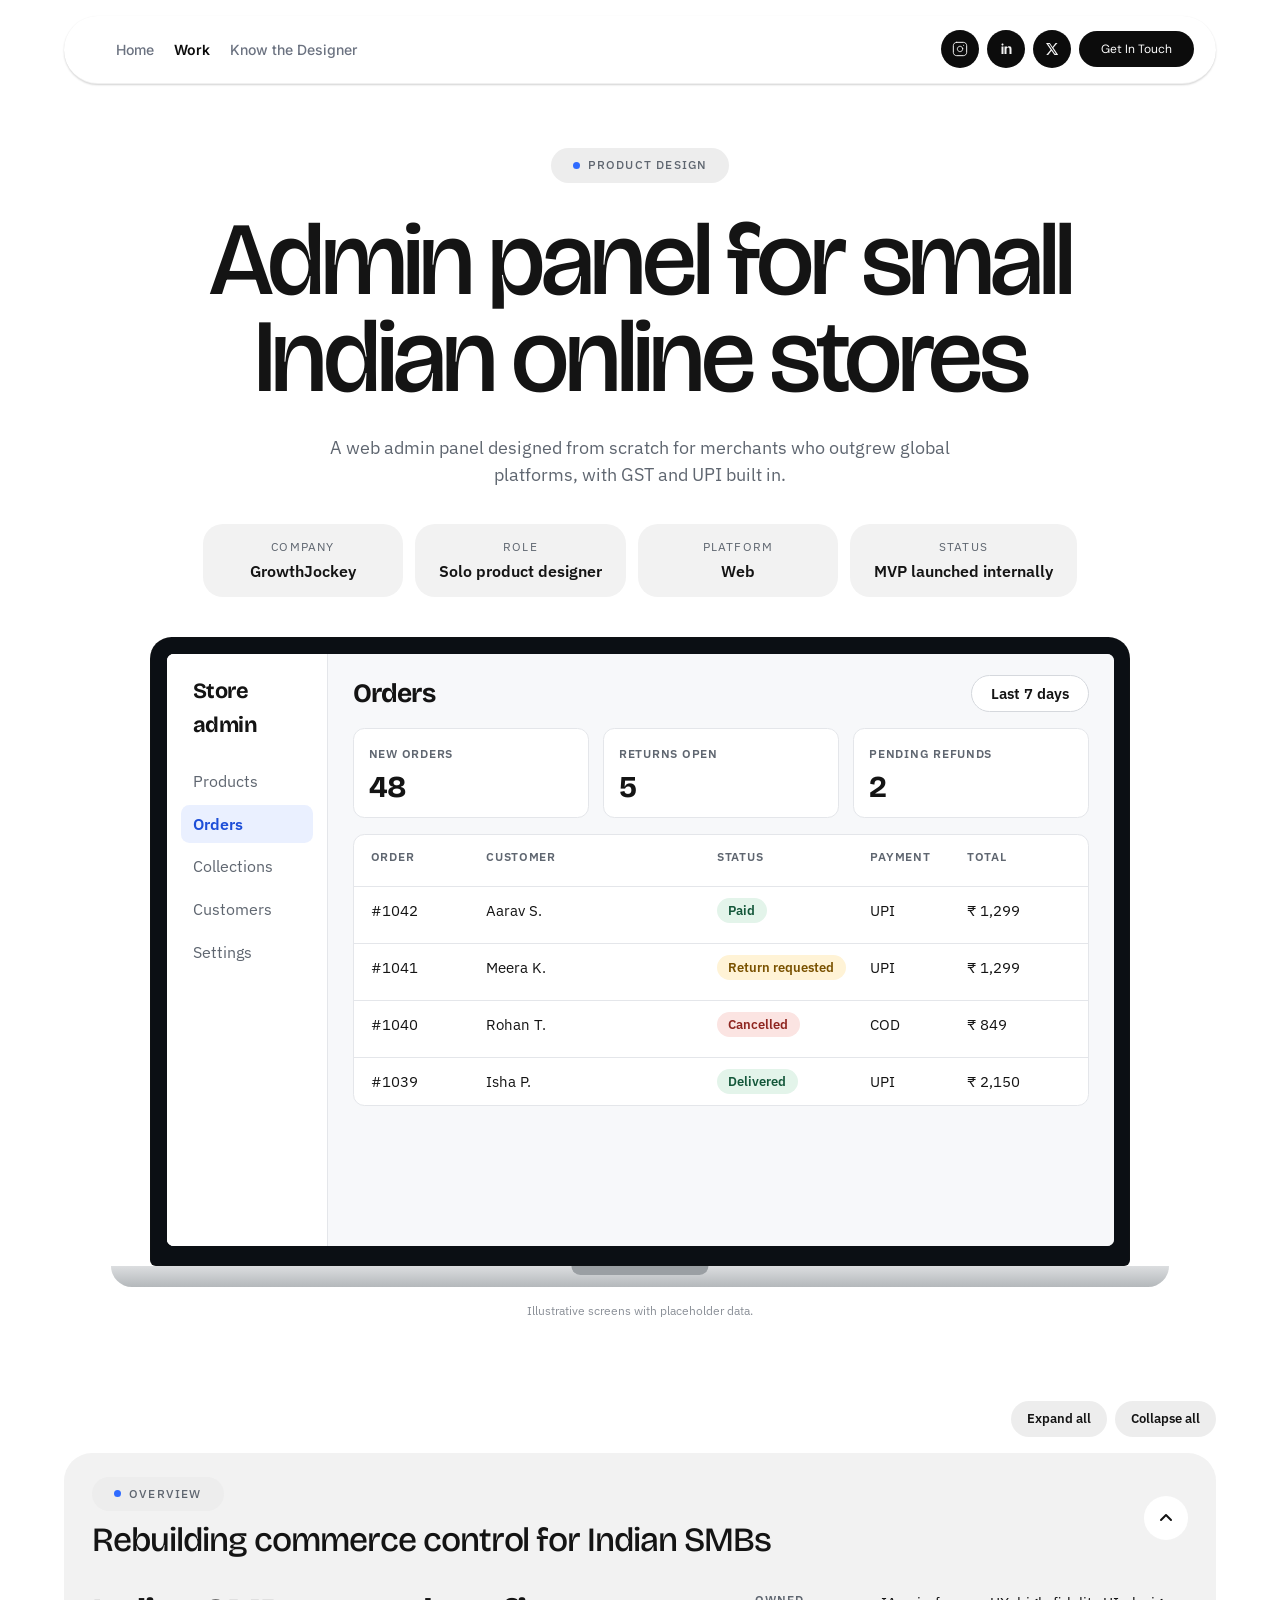
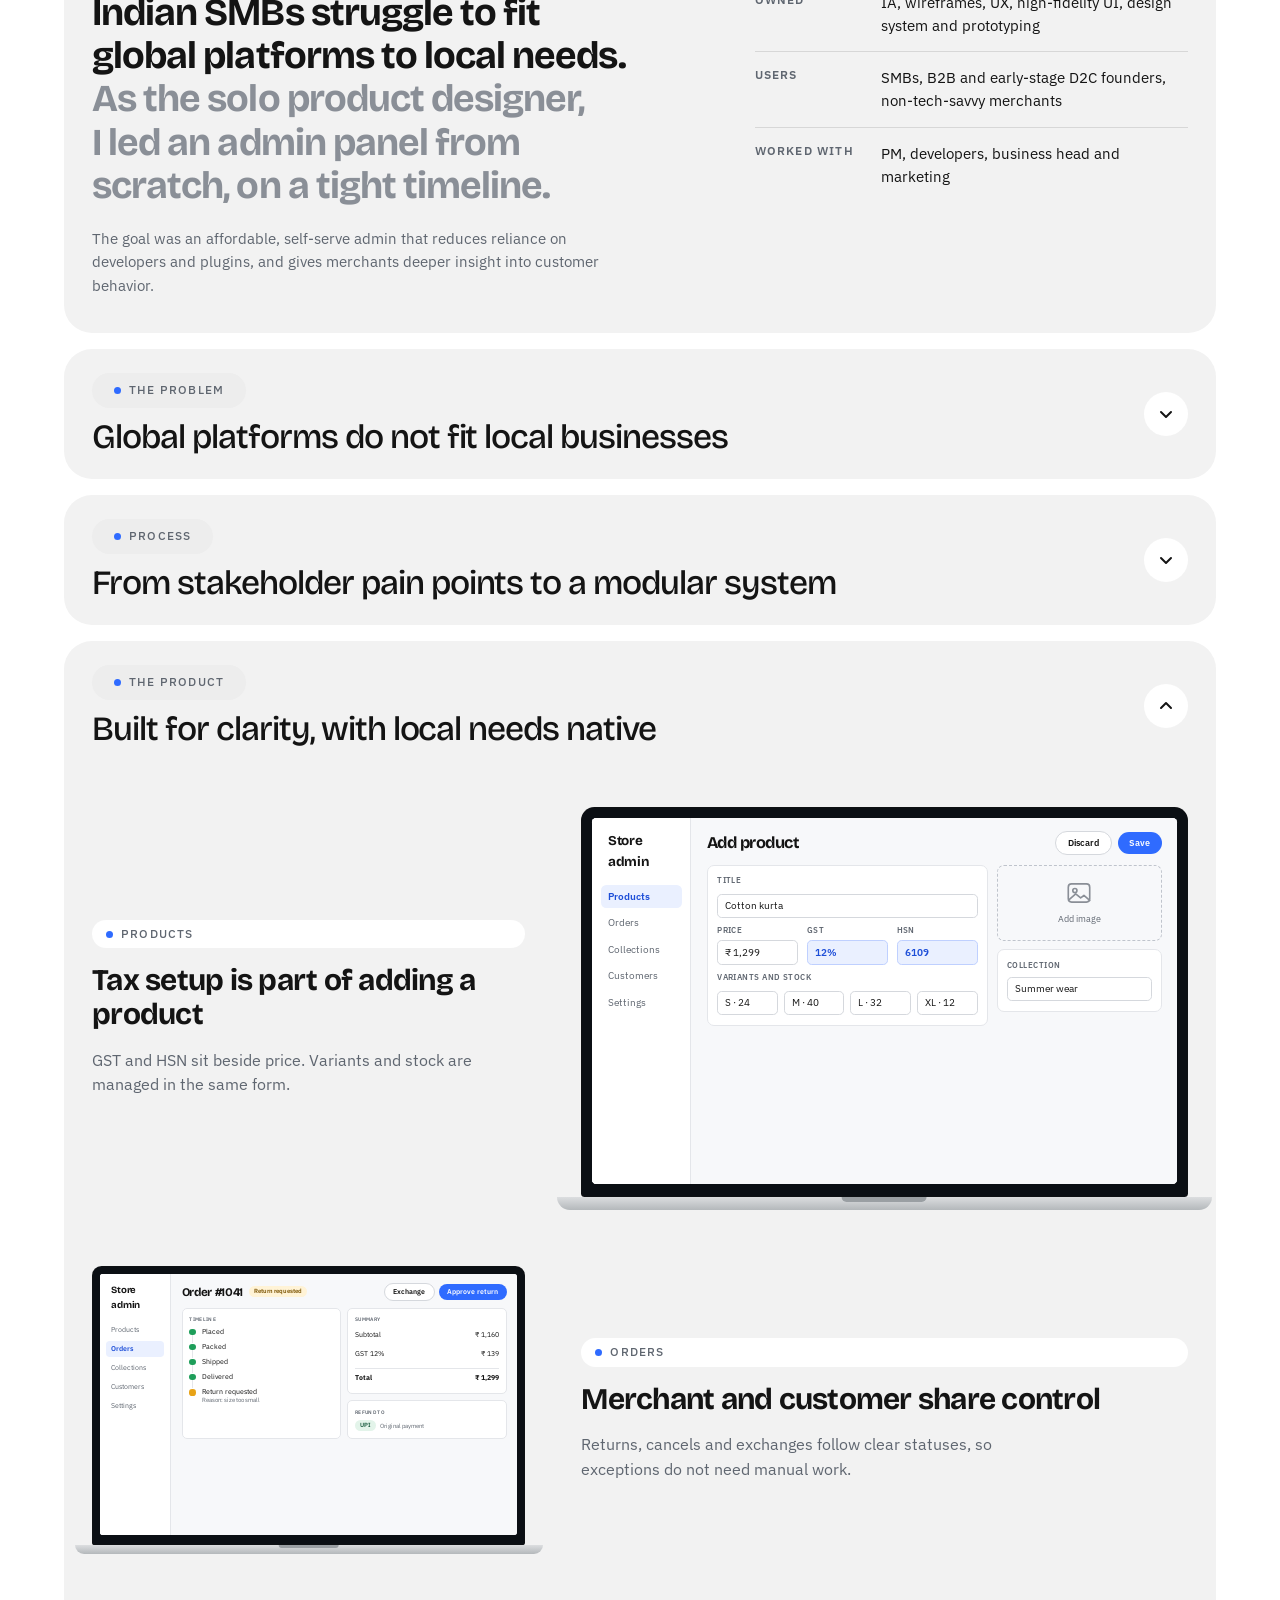
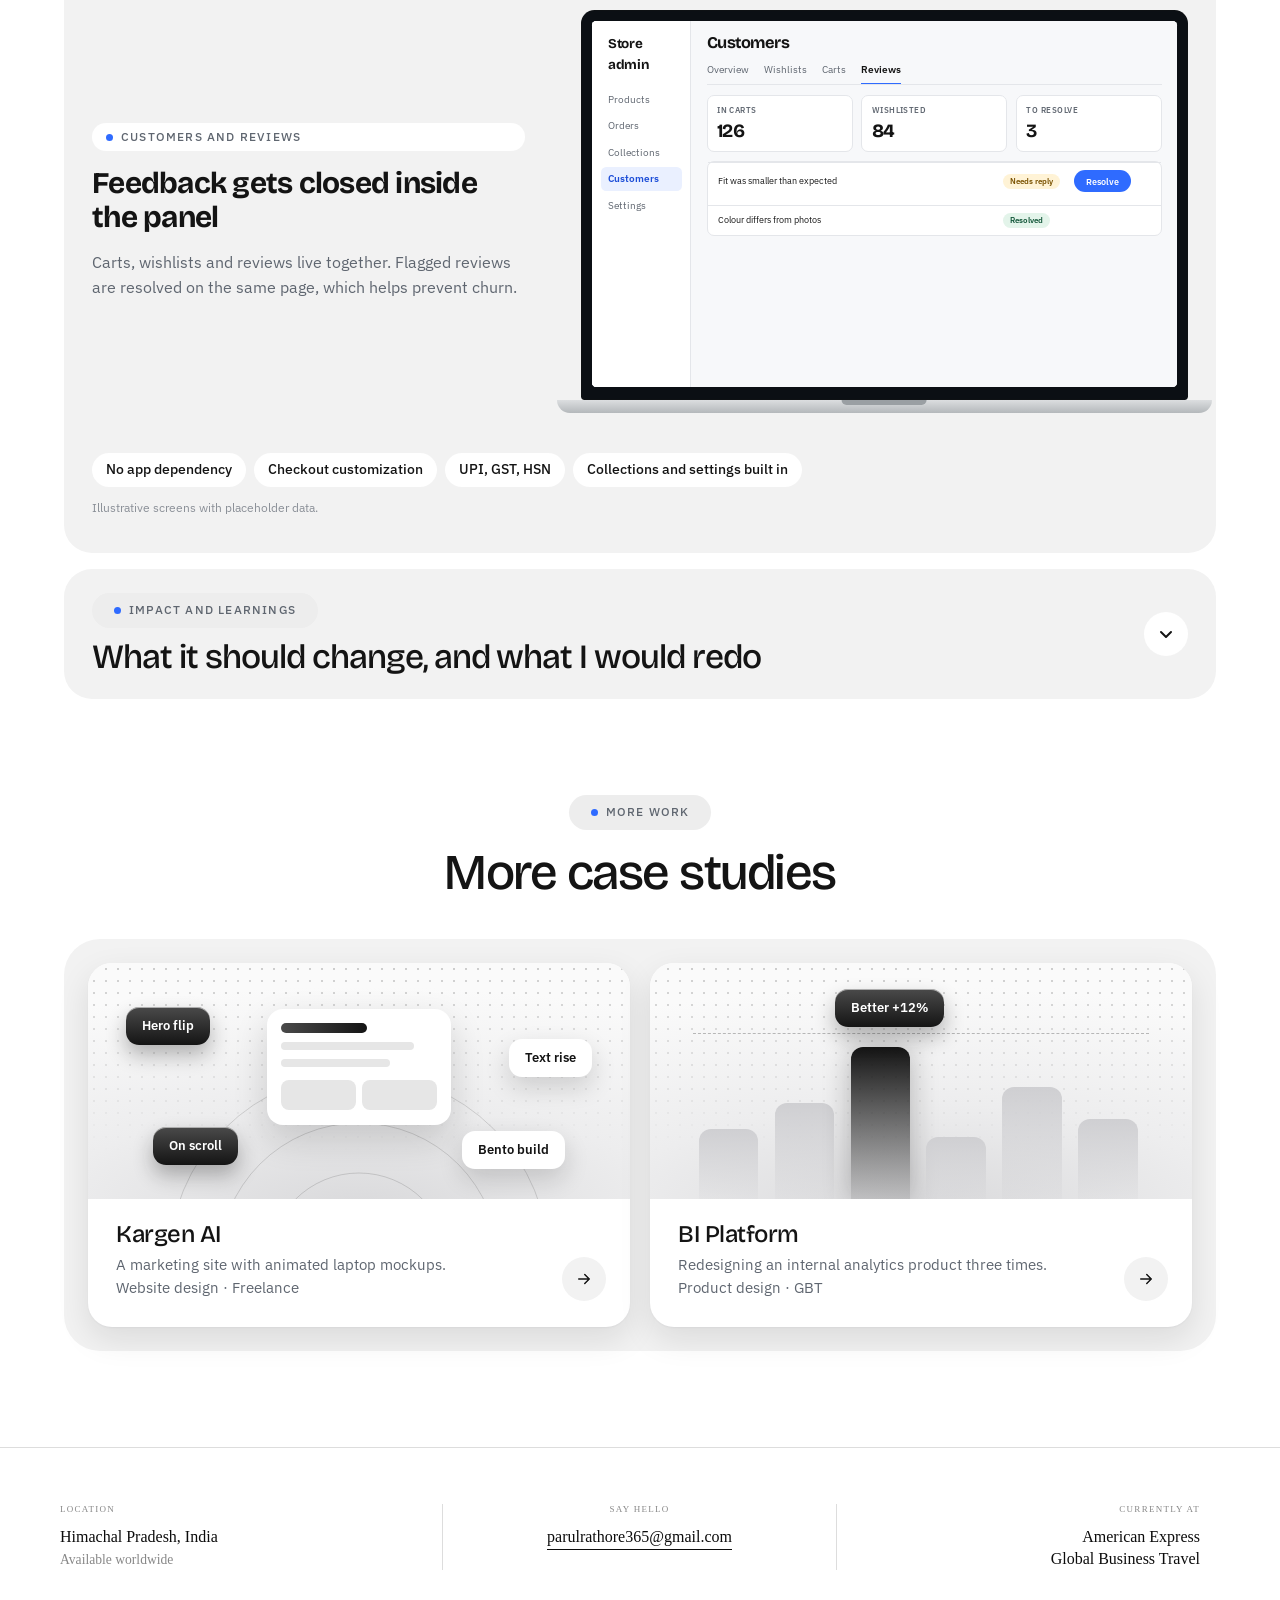
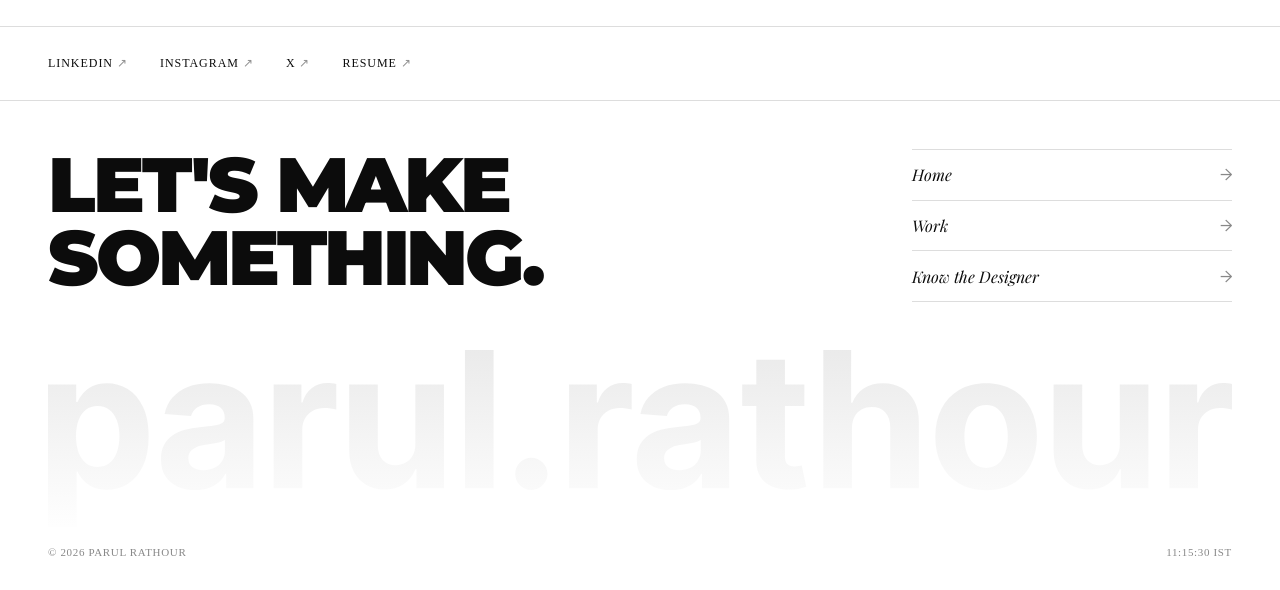
==== admin-panel.html @ eeb0cc34 "Add a scroll-pinned case-study pile on the homepage and link it to new project pages. Co-authored-by" ====
<!doctype html>
<html lang="en">
<head>
<meta charset="utf-8">
<meta name="viewport" content="width=device-width,initial-scale=1">
<title>Admin panel for small Indian online stores · Case study</title>
<link rel="icon" href="favicon.ico" sizes="any">
<link rel="icon" type="image/png" sizes="32x32" href="Asset/images/home/favicon-32.png">
<link rel="apple-touch-icon" href="Asset/images/home/apple-touch-icon.png">
<link rel="preconnect" href="https://fonts.googleapis.com">
<link rel="stylesheet" href="https://fonts.googleapis.com/css2?family=Bricolage+Grotesque:opsz,wght@12..96,500;12..96,700&family=IBM+Plex+Sans:wght@400;500;600&family=Montserrat:wght@700;900&family=Playfair+Display:ital,wght@0,700;1,700&family=DM+Sans:ital,opsz,wght@0,9..40,400;0,9..40,500&family=Inter:wght@400;500;600&display=swap">
<link rel="stylesheet" href="motion.css">
<link rel="stylesheet" href="case-study-shared.css">
<link rel="stylesheet" href="contact-modal.css?v=13">
<style>
*,*::before,*::after{box-sizing:border-box}
body{margin:0;background:#FFFFFF}
.pg{--bg:#FFFFFF;--tile:#F2F2F2;--inner:#FFFFFF;--ink:#141414;--mute:#5F6670;--faint:#8A8F97;--pill:#EDEDED;--line:rgba(20,20,20,.12);--accent:#2F6BFF;background:var(--bg);color:var(--ink);font-family:'IBM Plex Sans',system-ui,sans-serif;font-size:16px;line-height:1.55}
.pg *{box-sizing:border-box}
.disp{font-family:'Bricolage Grotesque','IBM Plex Sans',system-ui,sans-serif}
.wrap{max-width:1200px;margin:0 auto;padding-inline:24px}
h1,h2,h3,p{margin:0}
.pill{display:inline-flex;align-items:center;gap:8px;background:var(--pill);color:var(--mute);border-radius:99px;padding:8px 22px;font-size:12px;letter-spacing:.1em;text-transform:uppercase;font-weight:500}
.pill:before{content:"";width:7px;height:7px;border-radius:50%;background:var(--accent)}
.pill.sm{padding:5px 14px;background:var(--inner)}
h1{font-size:clamp(48px,8.6vw,104px);line-height:.94;letter-spacing:-.04em;font-weight:500;text-wrap:balance}
.sub{font-size:18px;line-height:1.5;color:var(--mute)}
.meta{display:flex;flex-wrap:wrap;justify-content:center;gap:12px;margin:0}
.meta div{background:var(--tile);border-radius:20px;padding:14px 24px;min-width:200px}
.meta dt{font-size:12px;letter-spacing:.1em;text-transform:uppercase;color:var(--mute)}
.meta dd{margin:2px 0 0;font-size:16px;font-weight:600}
.big{font-family:'Bricolage Grotesque','IBM Plex Sans',sans-serif;font-size:clamp(22px,2.6vw,34px);line-height:1.14;letter-spacing:-.025em;font-weight:700;color:var(--ink);text-wrap:balance}
.big em{font-style:normal;color:var(--faint)}
.small{font-size:15px;color:var(--mute)}
.lbl{font-size:12px;letter-spacing:.1em;text-transform:uppercase;color:var(--mute);font-weight:600}
.note{font-size:12px;color:var(--faint)}
h3{font-size:clamp(22px,2.4vw,30px);line-height:1.12;letter-spacing:-.025em;font-weight:700}
/* page controls */
.ctl{display:flex;justify-content:flex-end;gap:8px;padding-block:8px 16px}
.cb{border:0;background:var(--pill);color:var(--ink);font:inherit;font-size:13px;font-weight:600;border-radius:99px;padding:8px 16px;cursor:pointer}
.cb:hover{background:#E4E4E4}
.cb:focus-visible{outline:2px solid var(--accent);outline-offset:2px}
/* accordion */
.stack{display:flex;flex-direction:column;gap:16px;padding-bottom:96px}
.acc{background:var(--tile);border-radius:28px}
.acc-title{margin:0;font-size:inherit;font-weight:inherit}
.acc-btn{width:100%;display:flex;align-items:center;justify-content:space-between;gap:16px;padding:24px 28px;background:none;border:0;cursor:pointer;text-align:left;font:inherit;color:inherit;border-radius:28px}
.acc-btn:hover .chev{background:#E7EEFF}
.acc-btn:focus-visible{outline:2px solid var(--accent);outline-offset:2px}
.acc-l{display:flex;flex-direction:column;gap:10px;align-items:flex-start;min-width:0}
.acc-t{font-family:'Bricolage Grotesque','IBM Plex Sans',sans-serif;font-size:clamp(22px,2.7vw,34px);font-weight:500;letter-spacing:-.03em;line-height:1.1;text-wrap:balance}
.chev{width:44px;height:44px;border-radius:50%;background:#fff;display:flex;align-items:center;justify-content:center;flex:none;transition:transform .25s ease,background .2s}
.acc-body{padding:8px 28px 36px}
/* simple layouts */
.two{display:grid;grid-template-columns:minmax(0,7fr) minmax(0,5fr);gap:56px;align-items:start}
.facts{display:flex;flex-direction:column}
.fact{display:grid;grid-template-columns:110px minmax(0,1fr);gap:16px;padding-block:14px;border-top:1px solid var(--line);font-size:15px}
.fact:first-child{border-top:0;padding-top:0}
.rows{display:flex;flex-direction:column}
.row{padding-block:14px;border-top:1px solid var(--line)}
.row:first-child{border-top:0;padding-top:0}
.row b{display:block;font-size:16px;font-weight:600}
.row span{display:block;font-size:15px;color:var(--mute)}
.steps{display:grid;grid-template-columns:repeat(4,minmax(0,1fr));gap:28px}
.step{display:flex;flex-direction:column;gap:8px;border-top:2px solid var(--ink);padding-top:14px}
.step i{font-style:normal;font-size:12px;letter-spacing:.1em;text-transform:uppercase;color:var(--mute);font-weight:600}
.step b{font-family:'Bricolage Grotesque','IBM Plex Sans',sans-serif;font-size:20px;letter-spacing:-.02em;line-height:1.15}
.step span{font-size:14px;color:var(--mute);line-height:1.45}
.wt{background:#fff;border-radius:20px;padding:8px 8px 4px;margin-top:36px}
.tw{overflow-x:auto}
.tbl{width:100%;border-collapse:collapse;font-size:14px;min-width:720px}
.tbl th,.tbl td{text-align:left;padding:14px;border-top:1px solid var(--line);vertical-align:top}
.tbl thead th{border-top:0;font-size:12px;letter-spacing:.08em;text-transform:uppercase;color:var(--mute);font-weight:600}
.tbl td:first-child{font-weight:600;white-space:nowrap}
.tbl .us{background:#EAF0FF;font-weight:600}
.nums{display:grid;grid-template-columns:repeat(3,minmax(0,1fr));gap:28px}
.num{display:flex;flex-direction:column;gap:6px;border-top:2px solid var(--ink);padding-top:14px}
.num b{font-family:'Bricolage Grotesque','IBM Plex Sans',sans-serif;font-size:clamp(40px,5vw,64px);letter-spacing:-.045em;font-weight:500;line-height:1}
.num span{font-size:15px;color:var(--mute)}
.chips{display:flex;flex-wrap:wrap;gap:8px}
.chip{font-size:14px;background:#fff;border-radius:99px;padding:6px 14px;font-weight:500}
.tagx{display:inline-block;font-size:12px;font-weight:600;border-radius:99px;padding:3px 10px;white-space:nowrap}
.tagx.n{background:#FBE4E2;color:#8F2620}.tagx.w{background:#FFF3D6;color:#7A5200}.tagx.m{background:#E4E6EA;color:#3F454D}
.stat3{display:flex;justify-content:space-between;align-items:baseline;gap:12px}
/* feature rows with laptops */
.feat{display:grid;grid-template-columns:minmax(0,5fr) minmax(0,7fr);gap:56px;align-items:center;padding-block:28px}
.feat.rev .ft{order:2}
.ft{display:flex;flex-direction:column;gap:16px;min-width:0}
.ft p{font-size:16px;color:var(--mute);max-width:440px}
/* laptop mockup, sized in container units so it scales with its column */
.lap{width:100%;container-type:inline-size}
.lid{background:#0B0F14;border:1px solid rgba(20,20,20,.35);border-radius:2.2cqw 2.2cqw .6cqw .6cqw;padding:1.6cqw 1.6cqw 2cqw}
.scr{position:relative;aspect-ratio:16/10;overflow:hidden;border-radius:.7cqw;container-type:inline-size;background:#F7F8FA}
.base{position:relative;height:2.2cqw;width:108%;margin-left:-4%;background:linear-gradient(#DCDEE0,#B4B8BB);border-radius:0 0 3cqw 3cqw}
.base:after{content:"";position:absolute;left:50%;top:0;width:14cqw;height:.9cqw;transform:translateX(-50%);background:#9A9FA3;border-radius:0 0 1cqw 1cqw}
/* screen UI, units resolve against the screen */
.m-app{position:absolute;inset:0;display:grid;grid-template-columns:17cqw minmax(0,1fr);background:#F7F8FA;color:#141414;font-family:'IBM Plex Sans',sans-serif}
.m-sb{background:#fff;border-right:.15cqw solid #E4E6EA;padding:2.2cqw 1.5cqw;display:flex;flex-direction:column;gap:.5cqw}
.m-sb b{font-family:'Bricolage Grotesque','IBM Plex Sans',sans-serif;font-size:2.3cqw;letter-spacing:-.02em;margin-bottom:1.6cqw;padding-inline:1.2cqw}
.m-sb span{font-size:1.7cqw;padding:1cqw 1.2cqw;border-radius:.9cqw;color:#5F6670;line-height:1.2}
.m-sb .on{background:#EAF0FF;color:#1D4ED8;font-weight:600}
.m-ct{padding:2.2cqw 2.6cqw;display:flex;flex-direction:column;gap:1.7cqw;min-width:0}
.m-hd{display:flex;align-items:center;justify-content:space-between;gap:1.5cqw}
.m-hd b{font-family:'Bricolage Grotesque','IBM Plex Sans',sans-serif;font-size:2.8cqw;letter-spacing:-.03em;line-height:1.1}
.m-hd .m-bs{display:flex;gap:1cqw;align-items:center}
.m-btn{background:#2F6BFF;color:#fff;font-size:1.6cqw;font-weight:600;padding:.9cqw 2cqw;border-radius:5cqw;white-space:nowrap;line-height:1.2}
.m-btn.g{background:#fff;color:#141414;border:.15cqw solid #D5D8DD}
.m-card{background:#fff;border:.15cqw solid #E4E6EA;border-radius:1.2cqw;padding:1.6cqw;display:flex;flex-direction:column;gap:.9cqw;min-width:0}
.m-cl{font-size:1.3cqw;letter-spacing:.06em;text-transform:uppercase;color:#5F6670;font-weight:600}
.m-tx{font-size:1.7cqw;line-height:1.3}
.m-mu{font-size:1.5cqw;color:#5F6670;line-height:1.3}
.m-nm{font-family:'Bricolage Grotesque','IBM Plex Sans',sans-serif;font-size:3.2cqw;font-weight:700;letter-spacing:-.03em;line-height:1}
.m-r3{display:grid;grid-template-columns:repeat(3,minmax(0,1fr));gap:1.5cqw}
.m-r2{display:grid;grid-template-columns:repeat(2,minmax(0,1fr));gap:1.5cqw}
.m-fi{border:.15cqw solid #D5D8DD;border-radius:.8cqw;padding:.9cqw 1.2cqw;font-size:1.7cqw;background:#fff;white-space:nowrap;overflow:hidden;text-overflow:ellipsis;line-height:1.2}
.m-fi.k{background:#EAF0FF;border-color:#BFD0FF;color:#1D4ED8;font-weight:600}
.m-sp{font-size:1.4cqw;font-weight:600;padding:.4cqw 1.2cqw;border-radius:5cqw;justify-self:start;white-space:nowrap;display:inline-block;line-height:1.3}
.m-sp.p{background:#E3F4EA;color:#14573A}.m-sp.w{background:#FFF3D6;color:#7A5200}.m-sp.n{background:#FBE4E2;color:#8F2620}.m-sp.m{background:#EEF0F3;color:#5F6670}
.m-tr{display:grid;gap:1.2cqw;align-items:center;padding:1.2cqw 1.8cqw;border-top:.15cqw solid #E4E6EA;font-size:1.6cqw}
.m-tr.h{border-top:0;font-size:1.3cqw;letter-spacing:.06em;text-transform:uppercase;color:#5F6670;font-weight:600}
.m-tl{display:flex;flex-direction:column}
.m-ti{display:flex;gap:1.4cqw;align-items:flex-start;font-size:1.7cqw;position:relative;padding-bottom:1.5cqw;line-height:1.25}
.m-ti:before{content:"";position:absolute;left:.65cqw;top:1.8cqw;bottom:0;width:.25cqw;background:#E4E6EA}
.m-ti:last-child:before{display:none}
.m-ti i{width:1.5cqw;height:1.5cqw;border-radius:50%;background:#1E9E5A;flex:none;margin-top:.3cqw;position:relative;z-index:1}
.m-ti i.c{background:#2F6BFF;box-shadow:0 0 0 .5cqw #EAF0FF}
.m-ti i.w{background:#E8A317}
.m-ti small{display:block;font-size:1.4cqw;color:#5F6670}
.m-sum{display:flex;justify-content:space-between;font-size:1.7cqw;padding-block:.5cqw}
.m-sum.t{border-top:.15cqw solid #E4E6EA;margin-top:.6cqw;padding-top:1.1cqw;font-weight:700}
.m-bars{display:flex;align-items:flex-end;gap:1cqw;height:11cqw}
.m-bars i{flex:1;border-radius:.6cqw .6cqw 0 0;background:#2F6BFF;display:block}
.m-up{border:.2cqw dashed #BFC4CC;border-radius:1.2cqw;height:13cqw;display:flex;flex-direction:column;align-items:center;justify-content:center;gap:.8cqw;color:#5F6670;font-size:1.5cqw}
.m-tabs{display:flex;gap:2.6cqw;font-size:1.7cqw;color:#5F6670;border-bottom:.15cqw solid #E4E6EA}
.m-tabs span{padding-bottom:1cqw}
.m-tabs .on{color:#141414;font-weight:600;border-bottom:.3cqw solid #2F6BFF}
.sechead{display:flex;flex-direction:column;align-items:center;text-align:center;gap:16px;max-width:700px;margin:0 auto 40px}
h2.disp{font-size:clamp(30px,4.2vw,50px);line-height:1.06;letter-spacing:-.03em;font-weight:500;text-wrap:balance}
.cards{display:grid;grid-template-columns:repeat(2,minmax(0,1fr));gap:16px;padding-bottom:96px}
.card{display:flex;flex-direction:column;gap:20px;background:var(--tile);border-radius:28px;padding:20px;text-decoration:none;color:inherit}
.card:focus-visible{outline:2px solid var(--accent);outline-offset:3px}
.thumbw{height:190px;border-radius:18px;overflow:hidden;background:#fff}
.thumb{width:100%;height:100%;display:flex}
.crow{display:flex;justify-content:space-between;align-items:flex-end;gap:16px;padding:0 6px 6px}
.arr{width:44px;height:44px;border-radius:50%;background:#fff;display:flex;align-items:center;justify-content:center;flex:none;transition:background .3s,color .3s,transform .3s}
.card:hover .arr,.card:focus-visible .arr{background:var(--ink);color:#fff;transform:translateX(4px)}
.lid{transition:transform .5s cubic-bezier(.2,.7,.2,1),box-shadow .5s}
.lap:hover .lid{transform:translateY(-6px) scale(1.025);box-shadow:0 28px 50px rgba(20,20,20,.18)}
.chev{transition:transform .25s ease,background .2s}
@keyframes rise{from{opacity:0;transform:translateY(36px)}to{opacity:1;transform:none}}
@keyframes slidein{from{opacity:0;transform:translateX(-3cqw)}to{opacity:1;transform:none}}
@keyframes grow{from{transform:scaleY(.06)}to{transform:scaleY(1)}}
@media (prefers-reduced-motion:no-preference){
@supports (animation-timeline:view()){
.lap,.step,.num,.row,.fact{animation:rise linear both;animation-timeline:view();animation-range:entry 0% entry 45%}
}
}
@media (prefers-reduced-motion:no-preference){
@keyframes rowhl{0%{background:transparent}8%,22%{background:#EAF0FF}32%,100%{background:transparent}}
@keyframes pillp{0%,100%{transform:scale(1)}50%{transform:scale(1.1)}}
@keyframes ring{0%,100%{box-shadow:0 0 0 .5cqw #EAF0FF}50%{box-shadow:0 0 0 1.2cqw rgba(47,107,255,.14)}}
@keyframes btnp{0%,100%{transform:scale(1)}50%{transform:scale(1.07)}}
@keyframes mbar{0%,100%{transform:scaleY(.5)}50%{transform:scaleY(1)}}
@keyframes mnum{0%,100%{transform:scale(1)}50%{transform:scale(1.14)}}
.m-tr:not(.h){animation:rowhl 6s ease-in-out infinite}
.m-tr:nth-child(3){animation-delay:1.5s}.m-tr:nth-child(4){animation-delay:3s}.m-tr:nth-child(5){animation-delay:4.5s}.m-tr:nth-child(6){animation-delay:6s}
.m-sp.w,.m-sp.n{animation:pillp 2.4s ease-in-out infinite}
.m-ti i.c{animation:ring 2.4s ease-in-out infinite}
.m-btn:not(.g){animation:btnp 2.8s ease-in-out infinite}
.m-bars i{transform-origin:bottom;animation:mbar 3.4s ease-in-out infinite}
.m-bars i:nth-child(2n){animation-delay:-1.1s}.m-bars i:nth-child(3n){animation-delay:-2s}
.m-nm{display:inline-block;transform-origin:left center;animation:mnum 3.2s ease-in-out infinite}
.m-r3 .m-card:nth-child(2) .m-nm{animation-delay:-1s}.m-r3 .m-card:nth-child(3) .m-nm{animation-delay:-2s}
}
.cards{background:#F2F2F2;border-radius:36px;padding:24px;margin-bottom:96px;gap:20px}
.rc{position:relative;display:flex;flex-direction:column;background:#fff;border-radius:24px;box-shadow:0 1px 2px rgba(20,30,60,.04),0 12px 32px rgba(20,20,20,.1);text-decoration:none;color:inherit;overflow:hidden}
.rc:focus-visible{outline:2px solid #141414;outline-offset:3px}
.ill{position:relative;height:236px;overflow:hidden;background:radial-gradient(120% 95% at 50% 105%,#D9D9DB 0%,#EDEDEE 48%,#FAFAFA 100%)}
.ill:before{content:"";position:absolute;inset:0;background-image:radial-gradient(rgba(20,20,20,.2) 1px,transparent 1.3px);background-size:12px 12px;-webkit-mask-image:linear-gradient(#000,transparent 80%);mask-image:linear-gradient(#000,transparent 80%)}
.ill svg.arcs{position:absolute;inset:0;width:100%;height:100%}
.rb{padding:22px 84px 28px 28px;display:flex;flex-direction:column;gap:6px}
.rb h3{font-size:24px;font-weight:500;letter-spacing:-.02em;line-height:1.15}
.rb p{font-size:15px;color:var(--mute);line-height:1.5}
.rgo{position:absolute;right:24px;bottom:26px;width:44px;height:44px;border-radius:50%;background:#F2F2F2;display:flex;align-items:center;justify-content:center;transition:background .25s,color .25s}
.rc:hover .rgo,.rc:focus-visible .rgo{background:#141414;color:#fff}
.cf{position:absolute;display:inline-flex;align-items:center;gap:8px;font-size:13px;font-weight:600;padding:9px 16px;border-radius:13px;white-space:nowrap}
.cf.b{background:linear-gradient(#4A4A4A,#141414);color:#fff;box-shadow:0 10px 20px rgba(20,20,20,.3),inset 0 1px 0 rgba(255,255,255,.55)}
.cf.w{background:#fff;color:#141414;box-shadow:0 10px 24px rgba(20,20,20,.16)}
.cf.d{border:1.5px dashed rgba(20,20,20,.4);color:rgba(20,20,20,.6);background:rgba(255,255,255,.5)}
.sc{position:absolute;background:#fff;border-radius:16px;box-shadow:0 14px 34px rgba(20,20,20,.16);padding:14px;display:flex;flex-direction:column;gap:9px}
.sc i{display:block;height:8px;border-radius:99px;background:#E6E6E6}
.sc i.h{background:linear-gradient(90deg,#4A4A4A,#141414)}
.bar{position:absolute;bottom:0;width:11%;border-radius:12px 12px 0 0;background:linear-gradient(#CFCFD2,rgba(207,207,210,.15))}
.bar.hi{background:linear-gradient(#141414,rgba(20,20,20,.15));box-shadow:0 0 28px rgba(20,20,20,.28)}
@media (max-width:860px){
.cards{grid-template-columns:minmax(0,1fr)}
.two,.feat{grid-template-columns:minmax(0,1fr);gap:28px}
.feat.rev .ft{order:0}
.steps{grid-template-columns:repeat(2,minmax(0,1fr))}
.nums{grid-template-columns:minmax(0,1fr)}
.acc-btn{padding:20px}
.acc-body{padding:4px 20px 28px}
}
</style>

<style>.acc-panel[hidden]{display:none}.acc-btn[aria-expanded="true"] .chev{transform:rotate(180deg)}</style>
</head>
<body>
<div class="mob-menu" id="mobMenu">
  <button class="mob-close" onclick="document.getElementById('mobMenu').classList.remove('open')">Close</button>
  <a href="index.html" onclick="closeMob()">Home</a>
  <a href="work.html" onclick="closeMob()">Work</a>
  <a href="know-the-designer.html" onclick="closeMob()">Know the Designer</a>
</div>
<div class="top">
  <nav class="nav" id="site-nav">
    <button class="nav-burger" type="button" onclick="document.getElementById('mobMenu').classList.add('open')" aria-label="Menu"><span></span><span></span><span></span></button>
    <div class="nav-links">
      <a href="index.html">Home</a>
      <a href="work.html" class="active">Work</a>
      <a href="know-the-designer.html">Know the Designer</a>
    </div>
    <div class="nav-right">
      <a href="https://www.instagram.com/canvas_0ff?igsh=dnFib3htNXloamF5" class="social-btn" aria-label="Instagram" target="_blank" rel="noopener"><img src="Asset/images/home/icon-ig.svg" alt="" width="16" height="16"></a>
      <a href="https://www.linkedin.com/in/parul-rathour-74174917a" class="social-btn" aria-label="LinkedIn" target="_blank" rel="noopener"><img src="Asset/images/home/icon-linkedin.svg" alt="" width="16" height="16"></a>
      <a href="https://x.com/ParulRath0ur" class="social-btn" aria-label="X" target="_blank" rel="noopener"><img src="Asset/images/home/icon-x.svg" alt="" width="16" height="16"></a>
      <a href="mailto:parulrathore365@gmail.com" class="social-btn social-mail-only" aria-label="Email"><img src="Asset/images/home/icon-mail.svg" alt="" width="16" height="16"></a>
      <a href="#footer-contact" class="btn-touch">Get In Touch</a>
    </div>
  </nav>
</div>
<div class="nav-spacer" aria-hidden="true"></div>
<div class="pg">
<div class="wrap">

  <header class="mo-reveal" style="display:flex;flex-direction:column;align-items:center;text-align:center;gap:28px;padding-block:56px 40px">
    <span class="pill">Product design</span>
    <h1 class="disp">Admin panel for small Indian online stores</h1>
    <p class="sub" style="max-width:640px">A web admin panel designed from scratch for merchants who outgrew global platforms, with GST and UPI built in.</p>
    <dl class="meta" style="margin-top:8px">
      <div><dt>Company</dt><dd>GrowthJockey</dd></div>
      <div><dt>Role</dt><dd>Solo product designer</dd></div>
      <div><dt>Platform</dt><dd>Web</dd></div>
      <div><dt>Status</dt><dd>MVP launched internally</dd></div>
    </dl>
  </header>

  <section style="padding-bottom:72px;max-width:980px;margin:0 auto">
    <div class="lap mo-laptop mo-reveal" role="img" aria-label="Laptop showing the orders screen of the admin panel">
      <div class="lid"><div class="scr"><div class="m-app">
        <div class="m-sb"><b>Store admin</b><span>Products</span><span class="on">Orders</span><span>Collections</span><span>Customers</span><span>Settings</span></div>
        <div class="m-ct">
          <div class="m-hd"><b>Orders</b><span class="m-btn g">Last 7 days</span></div>
          <div class="m-r3">
            <div class="m-card"><span class="m-cl">New orders</span><span class="m-nm">48</span></div>
            <div class="m-card"><span class="m-cl">Returns open</span><span class="m-nm">5</span></div>
            <div class="m-card"><span class="m-cl">Pending refunds</span><span class="m-nm">2</span></div>
          </div>
          <div class="m-card" style="padding:0">
            <div class="m-tr h" style="grid-template-columns:11cqw minmax(0,1fr) 15cqw 9cqw 11cqw"><span>Order</span><span>Customer</span><span>Status</span><span>Payment</span><span>Total</span></div>
            <div class="m-tr" style="grid-template-columns:11cqw minmax(0,1fr) 15cqw 9cqw 11cqw"><span>#1042</span><span>Aarav S.</span><span class="m-sp p">Paid</span><span>UPI</span><span>₹ 1,299</span></div>
            <div class="m-tr" style="grid-template-columns:11cqw minmax(0,1fr) 15cqw 9cqw 11cqw"><span>#1041</span><span>Meera K.</span><span class="m-sp w">Return requested</span><span>UPI</span><span>₹ 1,299</span></div>
            <div class="m-tr" style="grid-template-columns:11cqw minmax(0,1fr) 15cqw 9cqw 11cqw"><span>#1040</span><span>Rohan T.</span><span class="m-sp n">Cancelled</span><span>COD</span><span>₹ 849</span></div>
            <div class="m-tr" style="grid-template-columns:11cqw minmax(0,1fr) 15cqw 9cqw 11cqw"><span>#1039</span><span>Isha P.</span><span class="m-sp p">Delivered</span><span>UPI</span><span>₹ 2,150</span></div>
          </div>
        </div>
      </div></div></div>
      <div class="base"></div>
    </div>
    <p class="note" style="text-align:center;margin-top:14px">Illustrative screens with placeholder data.</p>
  </section>

  <div class="ctl">
    <button class="cb" type="button" data-all="open">Expand all</button>
    <button class="cb" type="button" data-all="close">Collapse all</button>
  </div>

  <section class="stack" aria-label="Case study sections" data-mo-stagger>

    <div class="acc mo-reveal">
      <h2 class="acc-title"><button class="acc-btn" type="button" aria-expanded="true" aria-controls="p-s1" data-acc="s1">
        <span class="acc-l"><span class="pill">Overview</span><span class="acc-t">Rebuilding commerce control for Indian SMBs</span></span>
        <span class="chev"><svg width="18" height="18" viewBox="0 0 18 18" fill="none" stroke="#141414" stroke-width="2" stroke-linecap="round" stroke-linejoin="round" aria-hidden="true"><path d="M4 7l5 5 5-5"/></svg></span>
      </button></h2>
      <div class="acc-panel" id="p-s1">
        <div class="acc-body"><div class="two">
          <div style="display:flex;flex-direction:column;gap:20px">
            <p class="big" style="font-size:clamp(24px,3vw,38px)">Indian SMBs struggle to fit global platforms to local needs. <em>As the solo product designer, I led an admin panel from scratch, on a tight timeline.</em></p>
            <p class="small" style="max-width:520px">The goal was an affordable, self-serve admin that reduces reliance on developers and plugins, and gives merchants deeper insight into customer behavior.</p>
          </div>
          <div class="facts">
            <div class="fact"><span class="lbl">Owned</span><span>IA, wireframes, UX, high-fidelity UI, design system and prototyping</span></div>
            <div class="fact"><span class="lbl">Users</span><span>SMBs, B2B and early-stage D2C founders, non-tech-savvy merchants</span></div>
            <div class="fact"><span class="lbl">Worked with</span><span>PM, developers, business head and marketing</span></div>
          </div>
        </div></div>
      </div>
    </div>

    <div class="acc mo-reveal">
      <h2 class="acc-title"><button class="acc-btn" type="button" aria-expanded="false" aria-controls="p-s2" data-acc="s2">
        <span class="acc-l"><span class="pill">The problem</span><span class="acc-t">Global platforms do not fit local businesses</span></span>
        <span class="chev"><svg width="18" height="18" viewBox="0 0 18 18" fill="none" stroke="#141414" stroke-width="2" stroke-linecap="round" stroke-linejoin="round" aria-hidden="true"><path d="M4 7l5 5 5-5"/></svg></span>
      </button></h2>
      <div class="acc-panel" id="p-s2" hidden>
        <div class="acc-body"><div class="two">
          <p class="big" style="font-size:clamp(24px,3vw,38px)">Clients were frustrated by inflexibility and complexity. <em>They did not want to depend on costly third-party plugins to adapt their store.</em></p>
          <div class="rows">
            <div class="row"><b>Hidden costs</b><span>Transaction fees, app dependencies and premium features</span></div>
            <div class="row"><b>Rigid checkout</b><span>Little room to adapt the journey as the business grows</span></div>
            <div class="row"><b>Overwhelming setup</b><span>Hard for merchants who are not tech-savvy</span></div>
            <div class="row"><b>Content and commerce</b><span>Hybrid stores hit platform limits</span></div>
            <div class="row"><b>No local optimization</b><span>GST, UPI and regional behavior are afterthoughts</span></div>
          </div>
        </div></div>
      </div>
    </div>

    <div class="acc mo-reveal">
      <h2 class="acc-title"><button class="acc-btn" type="button" aria-expanded="false" aria-controls="p-s3" data-acc="s3">
        <span class="acc-l"><span class="pill">Process</span><span class="acc-t">From stakeholder pain points to a modular system</span></span>
        <span class="chev"><svg width="18" height="18" viewBox="0 0 18 18" fill="none" stroke="#141414" stroke-width="2" stroke-linecap="round" stroke-linejoin="round" aria-hidden="true"><path d="M4 7l5 5 5-5"/></svg></span>
      </button></h2>
      <div class="acc-panel" id="p-s3" hidden>
        <div class="acc-body">
          <div class="steps">
            <div class="step"><i>Step 1</i><b>Discovery</b><span>Stakeholder interviews on past Shopify setups, plus a competitive audit.</span></div>
            <div class="step"><i>Step 2</i><b>Synthesis and IA</b><span>Mapped friction in checkout, returns and product upload. Built a modular IA.</span></div>
            <div class="step"><i>Step 3</i><b>Wireframing</b><span>Atlassian Design System, internal reviews, and separate tabs for analytics and actions.</span></div>
            <div class="step"><i>Step 4</i><b>Design execution</b><span>Clean, minimal web UI with reusable components.</span></div>
          </div>
          <div class="wt">
            <div class="tw"><table class="tbl">
              <thead><tr><th>Competitive audit</th><th>Shopify</th><th>Amazon Seller Central</th><th>Flipkart Seller Hub</th><th class="us">This panel</th></tr></thead>
              <tbody>
                <tr><td>Ease of setup</td><td>Moderate</td><td>Complex</td><td>Moderate</td><td class="us">High, guided flows</td></tr>
                <tr><td>Checkout customization</td><td>Plus plan only</td><td>Not customizable</td><td>Not customizable</td><td class="us">Flexible, no premium lock-in</td></tr>
                <tr><td>App dependency</td><td>High</td><td>Very low</td><td>Very low</td><td class="us">None</td></tr>
                <tr><td>GST and HSN</td><td>Manual setup</td><td>Built in, rigid</td><td>Built in, fixed</td><td class="us">Built in, configurable</td></tr>
                <tr><td>Transaction fees</td><td>Yes, outside Shopify Payments</td><td>Commission</td><td>Commission</td><td class="us">None at platform level</td></tr>
              </tbody>
            </table></div>
          </div>
          <p class="note" style="margin-top:10px">The last column is my own assessment of the design.</p>
        </div>
      </div>
    </div>

    <div class="acc mo-reveal">
      <h2 class="acc-title"><button class="acc-btn" type="button" aria-expanded="true" aria-controls="p-s4" data-acc="s4">
        <span class="acc-l"><span class="pill">The product</span><span class="acc-t">Built for clarity, with local needs native</span></span>
        <span class="chev"><svg width="18" height="18" viewBox="0 0 18 18" fill="none" stroke="#141414" stroke-width="2" stroke-linecap="round" stroke-linejoin="round" aria-hidden="true"><path d="M4 7l5 5 5-5"/></svg></span>
      </button></h2>
      <div class="acc-panel" id="p-s4">
        <div class="acc-body">

          <div class="feat">
            <div class="ft">
              <span class="pill sm">Products</span>
              <h3 class="disp">Tax setup is part of adding a product</h3>
              <p>GST and HSN sit beside price. Variants and stock are managed in the same form.</p>
            </div>
            <div class="lap" role="img" aria-label="Laptop showing the add product screen with price, GST, HSN and variants">
              <div class="lid"><div class="scr"><div class="m-app">
                <div class="m-sb"><b>Store admin</b><span class="on">Products</span><span>Orders</span><span>Collections</span><span>Customers</span><span>Settings</span></div>
                <div class="m-ct">
                  <div class="m-hd"><b>Add product</b><span class="m-bs"><span class="m-btn g">Discard</span><span class="m-btn">Save</span></span></div>
                  <div style="display:grid;grid-template-columns:minmax(0,1.7fr) minmax(0,1fr);gap:1.5cqw">
                    <div class="m-card" style="gap:1.2cqw">
                      <span class="m-cl">Title</span><div class="m-fi">Cotton kurta</div>
                      <div class="m-r3">
                        <div style="display:flex;flex-direction:column;gap:.6cqw"><span class="m-cl">Price</span><div class="m-fi">₹ 1,299</div></div>
                        <div style="display:flex;flex-direction:column;gap:.6cqw"><span class="m-cl">GST</span><div class="m-fi k">12%</div></div>
                        <div style="display:flex;flex-direction:column;gap:.6cqw"><span class="m-cl">HSN</span><div class="m-fi k">6109</div></div>
                      </div>
                      <span class="m-cl">Variants and stock</span>
                      <div style="display:grid;grid-template-columns:repeat(4,minmax(0,1fr));gap:1cqw"><div class="m-fi">S · 24</div><div class="m-fi">M · 40</div><div class="m-fi">L · 32</div><div class="m-fi">XL · 12</div></div>
                    </div>
                    <div style="display:flex;flex-direction:column;gap:1.5cqw;min-width:0">
                      <div class="m-up"><svg width="28" height="28" viewBox="0 0 34 34" fill="none" stroke="#8A8F97" stroke-width="2" stroke-linecap="round" stroke-linejoin="round" aria-hidden="true"><rect x="4" y="6" width="26" height="22" rx="4"/><circle cx="12" cy="14" r="2.5"/><path d="M5 25l8-7 6 5 4-3 7 6"/></svg><span>Add image</span></div>
                      <div class="m-card"><span class="m-cl">Collection</span><div class="m-fi">Summer wear</div></div>
                    </div>
                  </div>
                </div>
              </div></div></div>
              <div class="base"></div>
            </div>
          </div>

          <div class="feat rev">
            <div class="ft">
              <span class="pill sm">Orders</span>
              <h3 class="disp">Merchant and customer share control</h3>
              <p>Returns, cancels and exchanges follow clear statuses, so exceptions do not need manual work.</p>
            </div>
            <div class="lap" role="img" aria-label="Laptop showing an order with a return request and its timeline">
              <div class="lid"><div class="scr"><div class="m-app">
                <div class="m-sb"><b>Store admin</b><span>Products</span><span class="on">Orders</span><span>Collections</span><span>Customers</span><span>Settings</span></div>
                <div class="m-ct">
                  <div class="m-hd"><span style="display:flex;align-items:center;gap:1.4cqw"><b>Order #1041</b><span class="m-sp w">Return requested</span></span><span class="m-bs"><span class="m-btn g">Exchange</span><span class="m-btn">Approve return</span></span></div>
                  <div class="m-r2">
                    <div class="m-card"><span class="m-cl">Timeline</span>
                      <div class="m-tl">
                        <div class="m-ti"><i></i><div>Placed</div></div>
                        <div class="m-ti"><i></i><div>Packed</div></div>
                        <div class="m-ti"><i></i><div>Shipped</div></div>
                        <div class="m-ti"><i></i><div>Delivered</div></div>
                        <div class="m-ti"><i class="w"></i><div>Return requested<small>Reason: size too small</small></div></div>
                      </div>
                    </div>
                    <div style="display:flex;flex-direction:column;gap:1.5cqw;min-width:0">
                      <div class="m-card"><span class="m-cl">Summary</span>
                        <div class="m-sum"><span>Subtotal</span><span>₹ 1,160</span></div>
                        <div class="m-sum"><span>GST 12%</span><span>₹ 139</span></div>
                        <div class="m-sum t"><span>Total</span><span>₹ 1,299</span></div>
                      </div>
                      <div class="m-card"><span class="m-cl">Refund to</span><div style="display:flex;gap:1cqw;align-items:center"><span class="m-sp p">UPI</span><span class="m-mu">Original payment</span></div></div>
                    </div>
                  </div>
                </div>
              </div></div></div>
              <div class="base"></div>
            </div>
          </div>

          <div class="feat">
            <div class="ft">
              <span class="pill sm">Customers and reviews</span>
              <h3 class="disp">Feedback gets closed inside the panel</h3>
              <p>Carts, wishlists and reviews live together. Flagged reviews are resolved on the same page, which helps prevent churn.</p>
            </div>
            <div class="lap" role="img" aria-label="Laptop showing customer insights and reviews that need a reply">
              <div class="lid"><div class="scr"><div class="m-app">
                <div class="m-sb"><b>Store admin</b><span>Products</span><span>Orders</span><span>Collections</span><span class="on">Customers</span><span>Settings</span></div>
                <div class="m-ct">
                  <div class="m-hd"><b>Customers</b></div>
                  <div class="m-tabs"><span>Overview</span><span>Wishlists</span><span>Carts</span><span class="on">Reviews</span></div>
                  <div class="m-r3">
                    <div class="m-card"><span class="m-cl">In carts</span><span class="m-nm">126</span></div>
                    <div class="m-card"><span class="m-cl">Wishlisted</span><span class="m-nm">84</span></div>
                    <div class="m-card"><span class="m-cl">To resolve</span><span class="m-nm">3</span></div>
                  </div>
                  <div class="m-card" style="padding:0">
                    <div class="m-tr" style="grid-template-columns:minmax(0,1fr) 11cqw 13cqw"><span>Fit was smaller than expected</span><span class="m-sp w">Needs reply</span><span class="m-btn" style="justify-self:start">Resolve</span></div>
                    <div class="m-tr" style="grid-template-columns:minmax(0,1fr) 11cqw 13cqw"><span>Colour differs from photos</span><span class="m-sp p">Resolved</span><span></span></div>
                  </div>
                </div>
              </div></div></div>
              <div class="base"></div>
            </div>
          </div>

          <div class="chips" style="margin-top:12px"><span class="chip">No app dependency</span><span class="chip">Checkout customization</span><span class="chip">UPI, GST, HSN</span><span class="chip">Collections and settings built in</span></div>
          <p class="note" style="margin-top:12px">Illustrative screens with placeholder data.</p>
        </div>
      </div>
    </div>

    <div class="acc mo-reveal">
      <h2 class="acc-title"><button class="acc-btn" type="button" aria-expanded="false" aria-controls="p-s5" data-acc="s5">
        <span class="acc-l"><span class="pill">Impact and learnings</span><span class="acc-t">What it should change, and what I would redo</span></span>
        <span class="chev"><svg width="18" height="18" viewBox="0 0 18 18" fill="none" stroke="#141414" stroke-width="2" stroke-linecap="round" stroke-linejoin="round" aria-hidden="true"><path d="M4 7l5 5 5-5"/></svg></span>
      </button></h2>
      <div class="acc-panel" id="p-s5" hidden>
        <div class="acc-body">
          <div class="nums">
            <div class="num"><b>30 to 40%</b><span>Faster launch for new merchants</span></div>
            <div class="num"><b>5 to 10</b><span>Third-party apps no longer needed</span></div>
            <div class="num"><b>No fees</b><span>Platform and transaction costs removed, so merchants keep more revenue</span></div>
          </div>
          <p class="note" style="margin-top:12px">Anticipated impact. The MVP launched internally and user testing is scheduled after integration.</p>
          <div class="two" style="margin-top:44px">
            <div style="display:flex;flex-direction:column;gap:20px">
              <p class="big">Merchants wanted clarity and good defaults, not control over everything. <em>Next time I would test early prototypes with real users, even with mock data.</em></p>
              <div class="chips"><span class="chip">No user testing yet</span><span class="chip">Limited engineering bandwidth</span><span class="chip">Shifting business needs</span><span class="chip">No app ecosystem</span></div>
            </div>
            <div class="rows">
              <div class="row stat3"><b>Multi-store support</b><span class="tagx n">Cut</span></div>
              <div class="row stat3"><b>Order module detail</b><span class="tagx w">Streamlined</span></div>
              <div class="row stat3"><b>Wishlist automation</b><span class="tagx m">After MVP</span></div>
            </div>
          </div>
        </div>
      </div>
    </div>

  </section>

  <section aria-label="More case studies">
    <div class="sechead">
      <span class="pill">More work</span>
      <h2 class="disp">More case studies</h2>
    </div>
    <div class="cards">
      <a class="rc" href="kargen-ai.html">
        <div class="ill" aria-hidden="true"><svg class="arcs" viewBox="0 0 560 236" preserveAspectRatio="xMidYMax slice" aria-hidden="true" fill="none" stroke="rgba(20,20,20,.15)"><circle cx="280" cy="300" r="190"/><circle cx="280" cy="300" r="140"/><circle cx="280" cy="300" r="90"/></svg><div class="sc" style="left:33%;top:46px;width:34%;height:116px"><i class="h" style="width:55%;height:10px"></i><i style="width:85%"></i><i style="width:70%"></i><div style="display:flex;gap:6px;margin-top:4px"><i style="flex:1;height:30px;border-radius:8px"></i><i style="flex:1;height:30px;border-radius:8px"></i></div></div><span class="cf b" style="left:7%;top:44px">Hero flip</span><span class="cf w" style="right:7%;top:76px">Text rise</span><span class="cf b" style="left:12%;bottom:34px">On scroll</span><span class="cf w" style="right:12%;bottom:30px">Bento build</span></div>
        <div class="rb"><h3 class="disp">Kargen AI</h3><p>A marketing site with animated laptop mockups.<br>Website design · Freelance</p></div>
        <span class="rgo" aria-hidden="true"><svg width="18" height="18" viewBox="0 0 24 24" fill="none" stroke="currentColor" stroke-width="2" stroke-linecap="round" stroke-linejoin="round"><path d="M5 12h14M13 6l6 6-6 6"/></svg></span>
      </a>
      <a class="rc" href="bi-platform.html">
        <div class="ill" aria-hidden="true"><div style="position:absolute;left:8%;right:8%;top:70px;border-top:1.5px dashed rgba(20,20,20,.28)"></div><span class="bar" style="left:9%;height:70px"></span><span class="bar" style="left:23%;height:96px"></span><span class="bar hi" style="left:37%;height:152px"></span><span class="bar" style="left:51%;height:62px"></span><span class="bar" style="left:65%;height:112px"></span><span class="bar" style="left:79%;height:80px"></span><span class="cf b" style="left:calc(37% - 16px);top:26px">Better +12%</span></div>
        <div class="rb"><h3 class="disp">BI Platform</h3><p>Redesigning an internal analytics product three times.<br>Product design · GBT</p></div>
        <span class="rgo" aria-hidden="true"><svg width="18" height="18" viewBox="0 0 24 24" fill="none" stroke="currentColor" stroke-width="2" stroke-linecap="round" stroke-linejoin="round"><path d="M5 12h14M13 6l6 6-6 6"/></svg></span>
      </a>
    </div>
  </section>

</div>
</div>

<footer class="footer" id="footer-contact">
  <div class="fc-row">
    <div class="fc-col">
      <div class="fc-l">Location</div>
      <div class="fc-v">Himachal Pradesh, India<small>Available worldwide</small></div>
    </div>
    <div class="fc-col">
      <div class="fc-l">Say Hello</div>
      <div class="fc-v"><a class="fc-mail" href="mailto:parulrathore365@gmail.com">parulrathore365@gmail.com</a></div>
    </div>
    <div class="fc-col">
      <div class="fc-l">Currently at</div>
      <div class="fc-v">American Express<br>Global Business Travel</div>
    </div>
  </div>
  <div class="fs-row">
    <a href="https://www.linkedin.com/in/parul-rathour-74174917a" class="fs-link" target="_blank" rel="noopener">LinkedIn</a>
    <a href="https://www.instagram.com/canvas_0ff?igsh=dnFib3htNXloamF5" class="fs-link" target="_blank" rel="noopener">Instagram</a>
    <a href="https://x.com/ParulRath0ur" class="fs-link" target="_blank" rel="noopener">X</a>
    <a href="resume.html" class="fs-link">Resume</a>
  </div>
  <div class="footer-big">
    <div class="footer-big-top">
      <div class="footer-cta">LET'S MAKE SOMETHING.</div>
      <div class="footer-nav">
        <a href="index.html"><span>Home</span></a>
        <a href="work.html"><span>Work</span></a>
        <a href="know-the-designer.html"><span>Know the Designer</span></a>
      </div>
    </div>
    <div class="footer-wordmark" data-wm-burst data-wm-src="Asset/images/home/footer-wordmark.svg" aria-hidden="true">
      <img class="wm-img" src="Asset/images/home/footer-wordmark.svg" alt="parul.rathour" width="1377" height="205">
      <canvas class="wm-canvas" aria-hidden="true"></canvas>
      <div class="wm-hit" aria-hidden="true"></div>
    </div>
  </div>
  <div class="footer-bottom">
    <span>© 2026 Parul Rathour</span>
    <span id="footer-time">IST —:—</span>
  </div>
</footer>

<script>
function closeMob(){document.getElementById('mobMenu').classList.remove('open')}
(function(){
  var btns=[].slice.call(document.querySelectorAll('[data-acc]'));
  function set(b,open){b.setAttribute('aria-expanded',open?'true':'false');var p=document.getElementById(b.getAttribute('aria-controls'));if(p){p.hidden=!open;}}
  btns.forEach(function(b){b.addEventListener('click',function(){set(b,b.getAttribute('aria-expanded')!=='true');});});
  [].forEach.call(document.querySelectorAll('[data-all]'),function(c){c.addEventListener('click',function(){var o=c.getAttribute('data-all')==='open';btns.forEach(function(b){set(b,o);});});});
})();
document.querySelectorAll('.acc, .sechead, .rc, .lap').forEach(function(el){
  el.classList.add('mo-reveal');
});
document.querySelectorAll('.lap').forEach(function(el){ el.classList.add('mo-laptop'); });
(function(){
  function tick(){
    const ist=new Date(new Date().toLocaleString("en-US",{timeZone:"Asia/Kolkata"}));
    const ft=document.getElementById("footer-time");
    if(ft) ft.textContent=`${String(ist.getHours()).padStart(2,"0")}:${String(ist.getMinutes()).padStart(2,"0")}:${String(ist.getSeconds()).padStart(2,"0")} IST`;
  }
  tick();setInterval(tick,1000);
})();
</script>
<script src="motion.js" defer></script>
<script src="wordmark-particles.js?v=3" defer></script>
<script src="contact-modal.js?v=13" defer></script>
</body>
</html>
---- motion.css ----
/* ==========================================================================
   Portfolio motion kit  (all classes prefixed mo- so they will not clash)
   1. Tokens          5. Hover effects
   2. Scroll reveal   6. Looping graphics (BI + e-commerce screens)
   3. Reduced motion  7. Laptop screen sequences (Kargen)
   4. Case study cards
   Pair with motion.js (scroll reveal + staggering). Everything else is CSS.
   ========================================================================== */

/* 1. TOKENS — change these to restyle every effect */
:root{
  --mo-ink:#141414;
  --mo-accent:#2F6BFF;        /* BI + admin accent */
  --mo-pos:#1E9E5A;
  --mo-neg:#D6453D;
  --mo-green:#41CD43;         /* Kargen neon */
  --mo-ease:cubic-bezier(.2,.7,.2,1);
  --mo-dur:.6s;
}

/* 2. SCROLL REVEAL ------------------------------------------------------
   Add class="mo-reveal" to any tile, heading or card.
   Optional: data-mo-delay="120" (ms) to stagger siblings.
   motion.js adds .is-in when the element enters the viewport.
   Without JS the content stays visible (the hidden state needs .mo-js on <html>). */
.mo-js .mo-reveal{opacity:0;transform:translateY(36px);transition:opacity var(--mo-dur) var(--mo-ease),transform var(--mo-dur) var(--mo-ease);transition-delay:var(--mo-d,0ms)}
.mo-js .mo-reveal.is-in{opacity:1;transform:none}
.mo-js .mo-reveal.mo-left{transform:translateX(-36px)}
.mo-js .mo-reveal.mo-scale{transform:scale(.94)}
.mo-js .mo-reveal.mo-left.is-in,.mo-js .mo-reveal.mo-scale.is-in{transform:none}

/* Graphics that grow in once when scrolled to (put .mo-grow on the chart wrapper) */
.mo-js .mo-grow .mo-bar{transform:scaleY(.06);transform-origin:bottom;transition:transform .9s var(--mo-ease);transition-delay:calc(var(--i,0) * 70ms)}
.mo-js .mo-grow.is-in .mo-bar{transform:scaleY(1)}
.mo-js .mo-line{stroke-dasharray:1;stroke-dashoffset:1;transition:stroke-dashoffset 1.6s var(--mo-ease)}
.mo-js .is-in .mo-line,.mo-js .mo-line.is-in{stroke-dashoffset:0}

/* 5. HOVER EFFECTS ------------------------------------------------------ */
.mo-lift{transition:transform .35s var(--mo-ease),box-shadow .35s}
.mo-lift:hover{transform:translateY(-4px);box-shadow:0 12px 28px rgba(20,20,20,.12)}
/* hover a tile: its graphic (.mo-media) scales up */
.mo-tile:hover .mo-media{transform:scale(1.035)}
.mo-media{transition:transform .45s var(--mo-ease)}
/* laptop mockup rises and gets a deeper shadow */
.mo-laptop{transition:transform .5s var(--mo-ease),filter .5s}
.mo-laptop:hover{transform:translateY(-6px) scale(1.025);filter:drop-shadow(0 26px 30px rgba(20,20,20,.2))}
/* pause loops while hovering a tile so people can read the graphic */
.mo-tile:hover .mo-loop-bars i,.mo-tile:hover .mo-loop-donut{animation-play-state:paused}

/* 4. CASE STUDY REDIRECT CARDS (black monochrome) ------------------------ */
.mo-cards{display:grid;grid-template-columns:repeat(2,minmax(0,1fr));gap:20px;background:#F2F2F2;border-radius:36px;padding:24px}
.mo-card{position:relative;display:flex;flex-direction:column;background:#fff;border-radius:24px;overflow:hidden;color:inherit;text-decoration:none;box-shadow:0 1px 2px rgba(20,30,60,.04),0 12px 32px rgba(20,20,20,.1)}
.mo-card:focus-visible{outline:2px solid var(--mo-ink);outline-offset:3px}
.mo-ill{position:relative;height:236px;overflow:hidden;background:radial-gradient(120% 95% at 50% 105%,#D9D9DB 0%,#EDEDEE 48%,#FAFAFA 100%)}
.mo-ill:before{content:"";position:absolute;inset:0;background-image:radial-gradient(rgba(20,20,20,.2) 1px,transparent 1.3px);background-size:12px 12px;-webkit-mask-image:linear-gradient(#000,transparent 80%);mask-image:linear-gradient(#000,transparent 80%)}
.mo-body{padding:22px 84px 28px 28px;display:flex;flex-direction:column;gap:6px}
.mo-body h3{margin:0;font-size:24px;font-weight:500;letter-spacing:-.02em;line-height:1.15}
.mo-body p{margin:0;font-size:15px;color:#5F6670;line-height:1.5}
.mo-go{position:absolute;right:24px;bottom:26px;width:44px;height:44px;border-radius:50%;background:#F2F2F2;display:flex;align-items:center;justify-content:center;transition:background .25s,color .25s}
.mo-card:hover .mo-go,.mo-card:focus-visible .mo-go{background:var(--mo-ink);color:#fff}
/* floating chips inside card illustrations (static on purpose) */
.mo-chip{position:absolute;display:inline-flex;align-items:center;font-size:13px;font-weight:600;padding:9px 16px;border-radius:13px;white-space:nowrap}
.mo-chip.dark{background:linear-gradient(#4A4A4A,#141414);color:#fff;box-shadow:0 10px 20px rgba(20,20,20,.3),inset 0 1px 0 rgba(255,255,255,.35)}
.mo-chip.light{background:#fff;color:var(--mo-ink);box-shadow:0 10px 24px rgba(20,20,20,.16)}
.mo-chip.ghost{border:1.5px dashed rgba(20,20,20,.4);color:rgba(20,20,20,.6);background:rgba(255,255,255,.5)}
@media (max-width:860px){.mo-cards{grid-template-columns:minmax(0,1fr)}}

/* 6. LOOPING GRAPHICS ---------------------------------------------------- */
@keyframes mo-bar{0%,100%{transform:scaleY(.5)}50%{transform:scaleY(1)}}
@keyframes mo-draw{0%{stroke-dashoffset:1}45%,85%{stroke-dashoffset:0}100%{stroke-dashoffset:-1}}
@keyframes mo-donut{0%,100%{transform:rotate(0) scale(1)}50%{transform:rotate(30deg) scale(1.07)}}
@keyframes mo-segA{0%,45%{background:var(--mo-accent);color:#fff}55%,95%{background:transparent;color:#5F6670}100%{background:var(--mo-accent);color:#fff}}
@keyframes mo-segB{0%,45%{background:transparent;color:#5F6670}55%,95%{background:var(--mo-accent);color:#fff}100%{background:transparent;color:#5F6670}}
@keyframes mo-glow{0%,100%{box-shadow:0 0 0 0 rgba(30,158,90,0)}50%{box-shadow:0 0 0 7px rgba(30,158,90,.2)}}
@keyframes mo-shimmer{0%,100%{opacity:.45}50%{opacity:1}}
@keyframes mo-pulse{0%,100%{transform:scale(1)}50%{transform:scale(1.14)}}
@keyframes mo-scan{0%{background:transparent}8%,22%{background:#EAF0FF}32%,100%{background:transparent}}
@keyframes mo-ring{0%,100%{box-shadow:0 0 0 .5cqw #EAF0FF}50%{box-shadow:0 0 0 1.2cqw rgba(47,107,255,.14)}}

@media (prefers-reduced-motion:no-preference){
  /* bars rising and falling: <div class="mo-loop-bars"><i></i><i></i>...</div> (children are the bars, bottom aligned) */
  .mo-loop-bars i{transform-origin:bottom;animation:mo-bar 3.6s ease-in-out infinite}
  .mo-loop-bars i:nth-child(2n){animation-delay:-1.2s}
  .mo-loop-bars i:nth-child(3n){animation-delay:-2.1s}
  .mo-loop-bars i:nth-child(5n){animation-delay:-.6s}
  /* line chart that redraws: <polyline class="mo-loop-draw" pathLength="1" fill="none" .../> */
  .mo-loop-draw{stroke-dasharray:1;animation:mo-draw 4.5s ease-in-out infinite}
  /* donut that turns */
  .mo-loop-donut{animation:mo-donut 5s ease-in-out infinite}
  /* AND / OR segmented toggle: two <span>s inside .mo-loop-seg */
  .mo-loop-seg span:nth-child(1){animation:mo-segA 4s ease-in-out infinite}
  .mo-loop-seg span:nth-child(2){animation:mo-segB 4s ease-in-out infinite}
  /* green "no impact" box glow */
  .mo-loop-glow{animation:mo-glow 2.6s ease-in-out infinite}
  /* skeleton lines breathing; use .mo-d1 / .mo-d2 to offset siblings */
  .mo-loop-shimmer{animation:mo-shimmer 2.8s ease-in-out infinite}
  .mo-d1{animation-delay:-.9s}.mo-d2{animation-delay:-1.8s}.mo-d3{animation-delay:-2.7s}
  /* numbers / pills / buttons that pulse */
  .mo-loop-pulse{display:inline-block;animation:mo-pulse 3s ease-in-out infinite}
  /* table rows that highlight one after another (put on each row, then .mo-d* offsets 0/1.5/3/4.5s) */
  .mo-loop-scan{animation:mo-scan 6s ease-in-out infinite}
  .mo-scan-1{animation-delay:0s}.mo-scan-2{animation-delay:1.5s}.mo-scan-3{animation-delay:3s}.mo-scan-4{animation-delay:4.5s}
  /* timeline dot ripple */
  .mo-loop-ring{animation:mo-ring 2.4s ease-in-out infinite}
}

/* 7. LAPTOP SCREEN SEQUENCES (Kargen). Everything sizes in cqw so the laptop
   scales with its column: wrap the laptop in .mo-lap (container-type) and the
   screen in .mo-scr (also a container). ---------------------------------- */
.mo-lap{width:100%;container-type:inline-size}
.mo-lid{background:#0B120E;border:1px solid rgba(20,20,20,.35);border-radius:2.4cqw 2.4cqw .6cqw .6cqw;padding:1.8cqw 1.8cqw 2.2cqw}
.mo-scr{position:relative;aspect-ratio:16/10;overflow:hidden;border-radius:.8cqw;container-type:inline-size;background:#203A2B}
.mo-base{position:relative;height:2.2cqw;width:108%;margin-left:-4%;background:linear-gradient(#D9DBDD,#B4B8BB);border-radius:0 0 3cqw 3cqw}
.mo-base:after{content:"";position:absolute;left:50%;top:0;width:14cqw;height:.9cqw;transform:translateX(-50%);background:#9A9FA3;border-radius:0 0 1cqw 1cqw}

@keyframes mo-flip{0%,36%{transform:rotateX(0)}50%,86%{transform:rotateX(180deg)}100%{transform:rotateX(360deg)}}
@keyframes mo-rise{0%{transform:translateY(115%)}16%,78%{transform:translateY(0)}92%,100%{transform:translateY(-115%)}}
@keyframes mo-fade{0%{opacity:0;transform:translateY(2cqw)}18%,78%{opacity:1;transform:none}92%,100%{opacity:0}}
@keyframes mo-scroll{0%,10%{transform:translateY(0)}42%,62%{transform:translateY(-32cqw)}92%,100%{transform:translateY(0)}}
@keyframes mo-thumb{0%,10%{transform:translateY(0)}42%,62%{transform:translateY(20cqw)}92%,100%{transform:translateY(0)}}
@keyframes mo-rv1{0%,16%{opacity:.12;transform:translateY(3cqw)}30%,64%{opacity:1;transform:none}82%,100%{opacity:.12;transform:translateY(3cqw)}}
@keyframes mo-rv2{0%,28%{opacity:.12;transform:translateY(3cqw)}42%,64%{opacity:1;transform:none}80%,100%{opacity:.12;transform:translateY(3cqw)}}
@keyframes mo-pop{0%{opacity:0;transform:scale(.72)}14%,84%{opacity:1;transform:scale(1)}100%{opacity:0;transform:scale(.96)}}

@media (prefers-reduced-motion:no-preference){
  /* A. hero card flip: .mo-flipwrap > .mo-flipper > .mo-face (front) + .mo-face.back */
  .mo-flipwrap{perspective:90cqw}
  .mo-flipper{position:relative;width:100%;aspect-ratio:1;transform-style:preserve-3d;animation:mo-flip 7s ease-in-out infinite}
  .mo-face{position:absolute;inset:0;backface-visibility:hidden;border-radius:2.2cqw;display:flex;align-items:center;justify-content:center}
  .mo-face.back{transform:rotateX(180deg)}
  /* B. headline words rise one by one: <span class="mo-word"><span style="--i:0">Word</span></span> */
  .mo-word{display:inline-block;overflow:hidden;padding-bottom:.9cqw}
  .mo-word span{display:inline-block;animation:mo-rise 5.5s var(--mo-ease) infinite;animation-delay:calc(var(--i,0) * .14s)}
  .mo-fadeup{animation:mo-fade 5.5s ease-out infinite;animation-delay:.7s}
  /* C. page scrolling inside the screen: .mo-scroller holds the blocks, .mo-thumb is the scrollbar knob,
        .mo-rv1 / .mo-rv2 blocks fade in as they pass */
  .mo-scroller{position:absolute;left:0;right:0;top:0;animation:mo-scroll 9s ease-in-out infinite}
  .mo-thumb{position:absolute;left:0;right:0;top:0;height:11cqw;border-radius:1cqw;animation:mo-thumb 9s ease-in-out infinite}
  .mo-rv1{animation:mo-rv1 9s ease-in-out infinite}
  .mo-rv2{animation:mo-rv2 9s ease-in-out infinite}
  /* D. bento grid building cell by cell: <div class="mo-cell" style="--i:0"> */
  .mo-cell{animation:mo-pop 8s cubic-bezier(.2,.8,.2,1) infinite;animation-delay:calc(var(--i,0) * .16s)}
}
---- case-study-shared.css ----
/* Shared homepage-matching nav + footer for case studies */

:root{
  --cs-ink:#0c0c0c;
  --cs-muted:#6b7280;
  --cs-sans:'DM Sans',system-ui,sans-serif;
  --cs-inter:'Inter',system-ui,sans-serif;
  --cs-display:'Montserrat',sans-serif;
  --cs-serif:'Playfair Display',Georgia,serif;
}

/* ══ NAV (homepage pill) ══ */
.mob-menu{
  display:none;position:fixed;inset:0;background:var(--cs-ink);z-index:9999;
  flex-direction:column;justify-content:center;align-items:center;gap:2rem;
}
.mob-menu.open{display:flex}
.mob-menu a{
  font-family:var(--cs-display);font-size:clamp(2rem,8vw,4rem);font-weight:900;color:#fff;
  text-decoration:none;
}
.mob-close{
  position:absolute;top:1.5rem;right:2rem;background:none;border:none;
  color:rgba(255,255,255,.4);font-size:12px;letter-spacing:.14em;text-transform:uppercase;cursor:pointer;
}

.top{
  position:fixed;top:0;left:0;right:0;z-index:300;
  padding:16px clamp(20px,5vw,64px) 0;
  pointer-events:none;
}
.top .nav{pointer-events:auto;max-width:1512px;margin:0 auto;width:100%}
.nav{
  display:flex;align-items:center;justify-content:space-between;gap:1rem;
  background:#fff;
  border-bottom:1px solid rgba(0,0,0,.06);
  border-radius:70px;
  padding:14px 22px 15px 52px;
  box-shadow:0 1px 2px rgba(0,0,0,.18);
}
.nav-spacer{height:92px}
.nav-links{display:flex;align-items:center;gap:20px;flex-wrap:wrap;min-width:0}
.nav-links a{
  font-family:var(--cs-inter);font-size:14px;font-weight:500;color:var(--cs-muted);
  text-decoration:none;transition:color .2s;
}
.nav-links a.active{font-weight:600;color:var(--cs-ink)}
.nav-links a:hover{color:var(--cs-ink)}
.nav-right{display:flex;align-items:center;gap:8px;flex-shrink:0}
.social-btn{
  width:38px;height:38px;border-radius:19px;background:var(--cs-ink);
  display:flex;align-items:center;justify-content:center;text-decoration:none;
}
.social-btn img{width:16px;height:16px;display:block}
.social-mail-only{display:none}
.btn-touch{
  display:inline-flex;align-items:center;
  background:var(--cs-ink);color:#fff;
  border-radius:45px;padding:10px 22px;
  font-family:var(--cs-sans);font-size:12px;white-space:nowrap;text-decoration:none;
}
.btn-note{
  display:inline-flex;align-items:center;gap:6px;
  background:#f2f2f2;border-radius:20px;height:36px;
  padding:0 8px 0 7px;color:#6d6d6d;font-size:12px;text-decoration:none;
}
.btn-note img{width:26px;height:26px;border-radius:50%;display:block}
.nav-burger{
  display:none;flex-direction:column;gap:4px;
  background:#0c0c0c;border:none;cursor:pointer;
  width:28px;height:28px;border-radius:19px;
  align-items:center;justify-content:center;padding:0;flex-shrink:0;
}
.nav-burger span{display:block;width:12px;height:1.5px;background:#fff;border-radius:1px}

/* ══ FOOTER (homepage) ══ */
.footer{
  background:#fff;border-top:.5px solid #ddd;
  margin-top:0;padding:0;
}
.fc-row{
  display:grid;grid-template-columns:1fr 1fr 1fr;
  border-bottom:.5px solid #ddd;
  padding:3.5rem 3rem;
}
.fc-col{padding:0 2rem}
.fc-col:first-child{padding-left:.75rem;border-right:.5px solid #ddd}
.fc-col:nth-child(2){border-right:.5px solid #ddd;text-align:center}
.fc-col:last-child{text-align:right}
.fc-l{font-size:9px;letter-spacing:.14em;text-transform:uppercase;color:#888;margin-bottom:.7rem}
.fc-v{font-size:16px;color:var(--cs-ink);line-height:1.4}
.fc-v small{display:block;color:#888;font-size:13.6px;margin-top:2px}
.fc-mail{border-bottom:.5px solid var(--cs-ink);display:inline-block;padding-bottom:1px;text-decoration:none;color:inherit}
.fc-mail:hover{color:#c0392b;border-color:#c0392b}
.fs-row{
  display:flex;gap:2rem;flex-wrap:wrap;
  padding:1.8rem 3rem;border-bottom:.5px solid #ddd;
}
.fs-link{
  font-size:12px;letter-spacing:.08em;text-transform:uppercase;color:var(--cs-ink);
  text-decoration:none;
}
.fs-link::after{content:" ↗";opacity:.45}
.fs-link:hover{color:#c0392b}
.footer-big{
  position:relative;padding:3rem 3rem 0;overflow:hidden;
}
.footer-big-top{
  display:flex;align-items:flex-start;justify-content:space-between;
  gap:2rem;flex-wrap:wrap;
  position:relative;z-index:2;
  margin-bottom:clamp(1.5rem,4vw,3rem);
}
.footer-cta{
  font-family:var(--cs-display);font-weight:900;
  font-size:clamp(2.4rem,6vw,5rem);letter-spacing:-.04em;line-height:.95;
  max-width:12ch;text-transform:uppercase;color:var(--cs-ink);
}
.footer-nav{
  display:flex;flex-direction:column;width:min(320px,100%);
  border-top:.5px solid #ddd;flex-shrink:0;
}
.footer-nav a{
  display:flex;align-items:center;justify-content:space-between;gap:1rem;
  padding:.9rem 0;border-bottom:.5px solid #ddd;
  font-family:var(--cs-serif);font-style:italic;font-size:1rem;
  text-decoration:none;color:var(--cs-ink);
}
.footer-nav a span{order:1}
.footer-nav a::after{
  content:"→";color:#888;order:2;flex-shrink:0;
  font-family:var(--cs-sans);font-style:normal;
}
.footer-nav a:hover{color:#c0392b}
.footer-nav a:hover::after{color:var(--cs-ink);transform:translateX(3px)}
.footer-wordmark{
  position:relative;z-index:1;
  width:100%;margin:0;line-height:0;
  overflow:visible;
  pointer-events:auto;
  cursor:pointer;
  user-select:none;
}
.footer-wordmark img,.footer-wordmark svg{
  display:block;width:100%;height:auto;
  position:relative;z-index:1;pointer-events:none;
  object-fit:fill;object-position:0 0;
}
.footer-wordmark .wm-canvas{
  position:absolute;
  display:block;pointer-events:none;opacity:0;z-index:2;
}
.footer-wordmark .wm-hit{
  position:absolute;inset:0;z-index:4;cursor:pointer;
}
.footer-bottom{
  display:flex;justify-content:space-between;gap:1rem;flex-wrap:wrap;
  padding:1.2rem 3rem 2rem;font-size:11px;color:#888;letter-spacing:.06em;text-transform:uppercase;
  position:relative;z-index:2;background:#fff;
}

@media(max-width:900px){
  .top{padding:12px 16px 0}
  .nav{padding:14px 16px}
  .nav-links{display:none}
  .nav-burger{display:flex}
  .nav-right .social-btn{display:none}
  .nav-right .social-mail-only{display:flex;width:28px;height:28px}
  .btn-touch{padding:4px 9px;font-size:12px;height:28px}
  .btn-note{display:none}
  .nav-spacer{height:72px}

  .fc-row{
    grid-template-columns:1fr;
    gap:1.5rem;
    padding:2rem 1.5rem;
  }
  .fc-col,.fc-col:first-child,.fc-col:nth-child(2),.fc-col:last-child{
    text-align:left;border:none;padding:0;
  }
  .fs-row{
    padding:1.4rem 1.5rem;
    gap:1.2rem 1.5rem;
  }
  .footer-big,.footer-bottom{padding-left:1.5rem;padding-right:1.5rem}
  .footer-big-top{flex-direction:column;gap:1.5rem;margin-bottom:1.5rem}
  .footer-cta{font-size:clamp(2.2rem,11vw,3.2rem);max-width:10ch}
  .footer-nav{width:100%}
  .footer-nav a{
    justify-content:flex-start;gap:.6rem;
    font-family:var(--cs-sans);font-style:normal;font-weight:500;
  }
  .footer-nav a span{order:2}
  .footer-nav a::after{order:1;content:"→"}
}
---- contact-modal.css ----
@import url("https://fonts.googleapis.com/css2?family=Covered+By+Your+Grace&family=Playfair+Display:wght@400;500;600;700&display=swap");

.cm-root{
  position:fixed;
  inset:0;
  z-index:20000;
  display:flex;
  align-items:center;
  justify-content:center;
  padding:24px;
  opacity:0;
  visibility:hidden;
  pointer-events:none;
  transition:opacity .38s ease,visibility .38s ease;
}
.cm-root.is-open{
  opacity:1;
  visibility:visible;
  pointer-events:auto;
}
.cm-backdrop{
  position:absolute;
  inset:0;
  z-index:0;
  background:rgba(255,255,255,.28);
  backdrop-filter:blur(22px) saturate(1.2);
  -webkit-backdrop-filter:blur(22px) saturate(1.2);
  cursor:pointer;
}
.cm-card{
  position:relative;
  z-index:1;
  width:506px;
  height:286px;
  max-width:calc(100vw - 24px);
  max-height:calc(100vh - 24px);
  overflow:visible;
  background:#9D033B;
  color:#fff;
  border-radius:0;
  padding:22px 24px 18px;
  box-sizing:border-box;
  box-shadow:0 16px 48px rgba(0,0,0,.22);
  transform:translateY(72px);
  transition:transform .5s cubic-bezier(.22,1,.36,1);
}
.cm-root.is-open .cm-card{transform:translateY(0)}
.cm-close{
  position:absolute;
  top:10px;right:10px;
  z-index:2;
  width:28px;height:28px;
  padding:0;
  border:none;
  background:transparent;
  color:#fff;
  font-size:22px;
  line-height:1;
  cursor:pointer;
  display:flex;align-items:center;justify-content:center;
  opacity:.85;
}
.cm-close:hover{opacity:1}

.cm-title{
  font-family:'DM Sans',system-ui,sans-serif;
  font-weight:500;
  font-size:46px;
  letter-spacing:-.02em;
  line-height:1;
  margin:0 28px 14px 0;
  color:#fff;
}

.cm-info{
  display:grid;
  grid-template-columns:1.2fr .9fr;
  gap:14px 28px;
  align-items:start;
}
.cm-block{margin:0}
.cm-label{
  font-family:'DM Sans',system-ui,sans-serif;
  font-size:9px;
  letter-spacing:.14em;
  text-transform:uppercase;
  color:rgba(255,255,255,.55);
  margin:0 0 .55rem;
}
.cm-mail{
  font-family:'DM Sans',system-ui,sans-serif;
  font-size:16px;
  color:#fff;
  text-decoration:none;
  border-bottom:.5px solid rgba(255,255,255,.85);
  padding-bottom:1px;
  display:inline-block;
  word-break:break-word;
}
.cm-mail:hover{opacity:.75}
.cm-socials{display:flex;align-items:center;gap:8px}
.cm-social{
  width:28px;height:28px;border-radius:50%;
  background:rgba(255,255,255,.2);
  display:flex;align-items:center;justify-content:center;
  text-decoration:none;
  flex-shrink:0;
}
.cm-social img{
  width:13px;height:13px;display:block;
  filter:brightness(0) invert(1);
  opacity:1;
}
.cm-social:hover{opacity:.78}

.cm-text-link{
  font-family:'DM Sans',system-ui,sans-serif;
  font-size:16px;
  color:#fff;
  text-decoration:none;
  display:inline-flex;
  align-items:center;
  gap:6px;
}
.cm-text-link::after{content:"↗";font-size:12px;opacity:.5}
.cm-text-link:hover{opacity:.75}
.cm-resume{
  font-family:'DM Sans',system-ui,sans-serif;
  font-size:16px;
  color:#fff;
  text-decoration:none;
  display:inline-flex;
  align-items:center;
  gap:10px;
}
.cm-resume:hover{opacity:.75}
.cm-resume-ico{
  width:22px;height:22px;border-radius:50%;
  background:rgba(255,255,255,.2);
  display:inline-flex;align-items:center;justify-content:center;
  flex-shrink:0;
}
.cm-resume-ico img{
  width:11px;height:11px;display:block;
  filter:brightness(0) invert(1);
}

.cm-foot{
  display:flex;
  align-items:flex-end;
  justify-content:space-between;
  gap:12px;
  margin-top:18px;
  min-height:0;
  position:relative;
}
.cm-note{
  font-family:'Covered By Your Grace',cursive;
  font-size:22px;
  font-weight:400;
  color:#fff;
  transform:rotate(-4deg);
  transform-origin:left bottom;
  line-height:1.15;
  margin:0;
}

.cm-badge{
  position:absolute;
  right:-18px;
  bottom:-18px;
  width:108px;height:108px;
  flex-shrink:0;
}
.cm-badge-spin{
  width:100%;height:100%;
  animation:cm-badge-spin 14s linear infinite;
  will-change:transform;
}
@keyframes cm-badge-spin{to{transform:rotate(360deg)}}
.cm-badge-svg{display:block;width:100%;height:100%}
.cm-badge-text{
  font-family:'Playfair Display',Georgia,serif;
  font-style:normal;
  font-weight:400;
  letter-spacing:0;
  fill:#2a0a18;
}

html.cm-lock,html.cm-lock body{overflow:hidden}

@media(max-width:540px){
  .cm-card{width:100%;height:auto;padding:20px 18px 16px}
  .cm-title{font-size:36px;margin-bottom:12px}
  .cm-info{grid-template-columns:1fr;gap:14px}
  .cm-foot{margin-top:16px;padding-bottom:72px}
  .cm-badge{width:88px;height:88px;right:-8px;bottom:-8px}
}

@media(prefers-reduced-motion:reduce){
  .cm-root,.cm-card{transition:none}
  .cm-card{transform:none}
  .cm-badge-spin{animation:none}
}
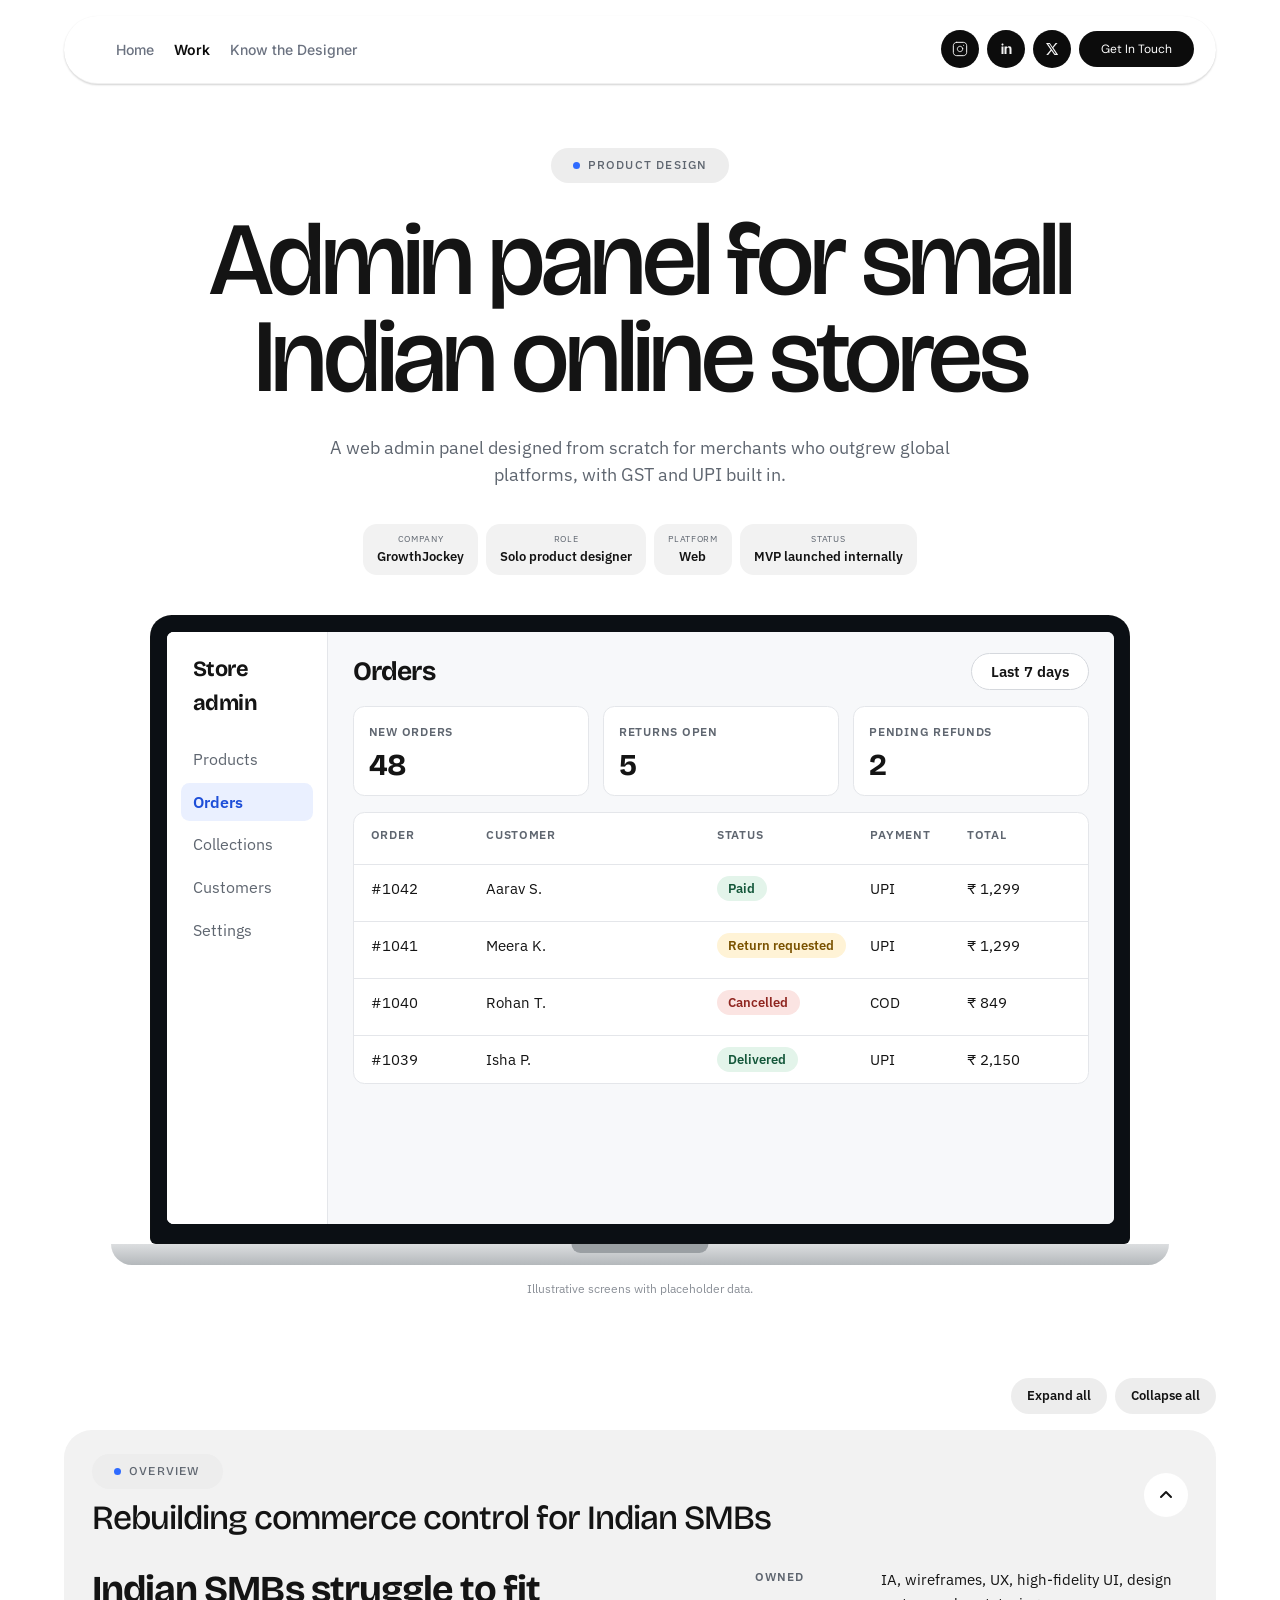
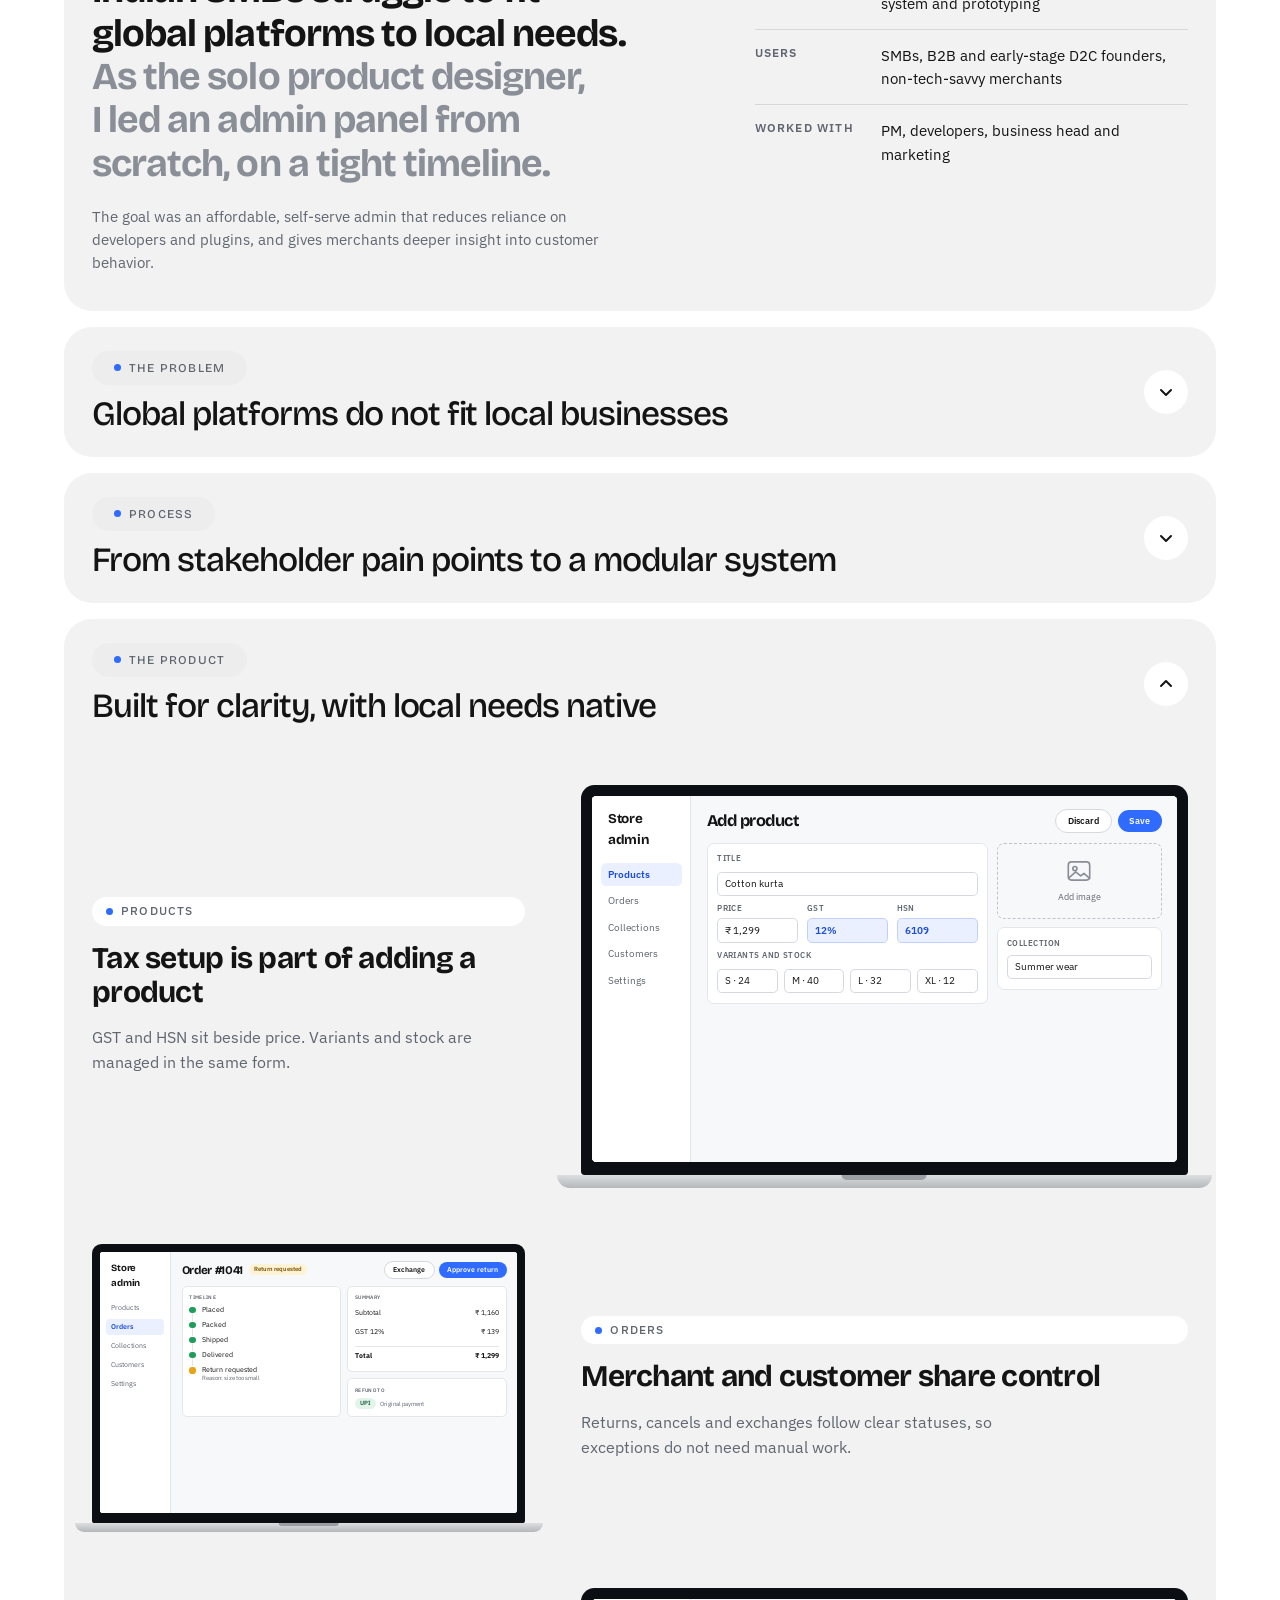
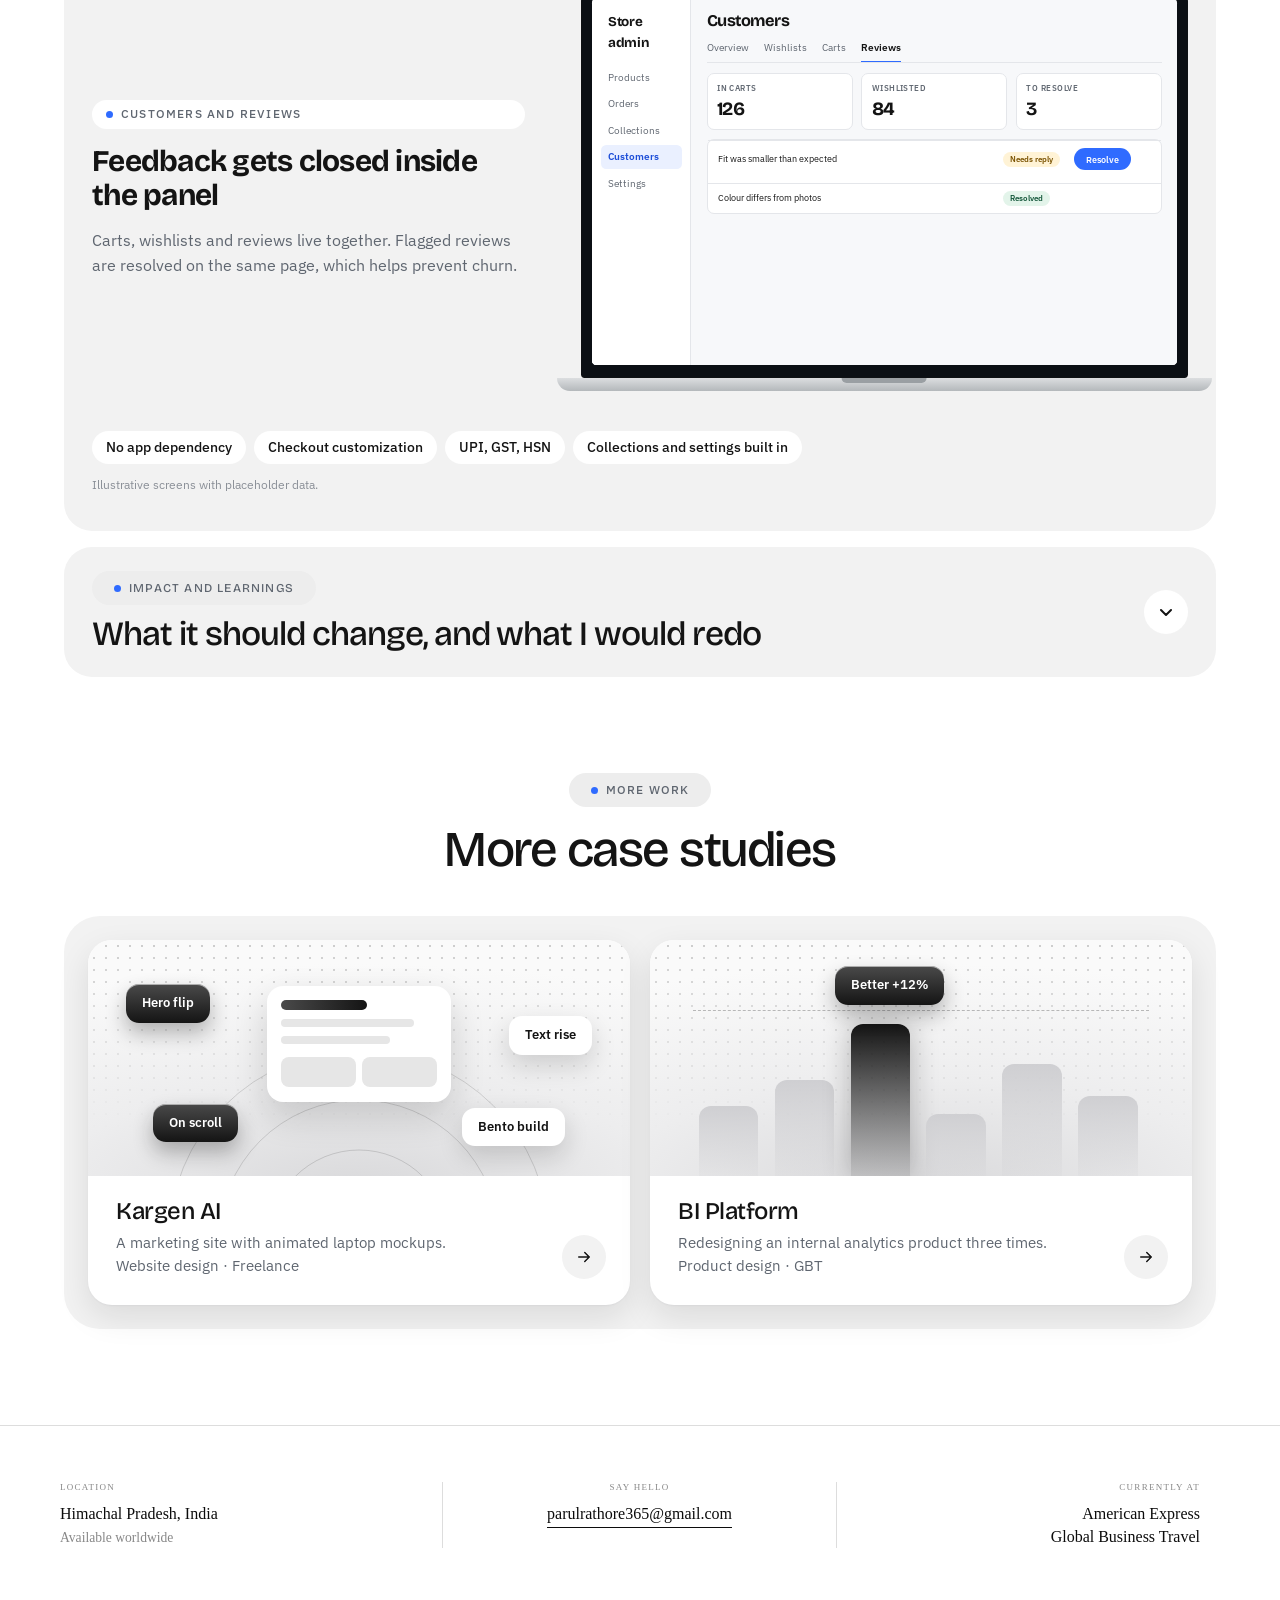
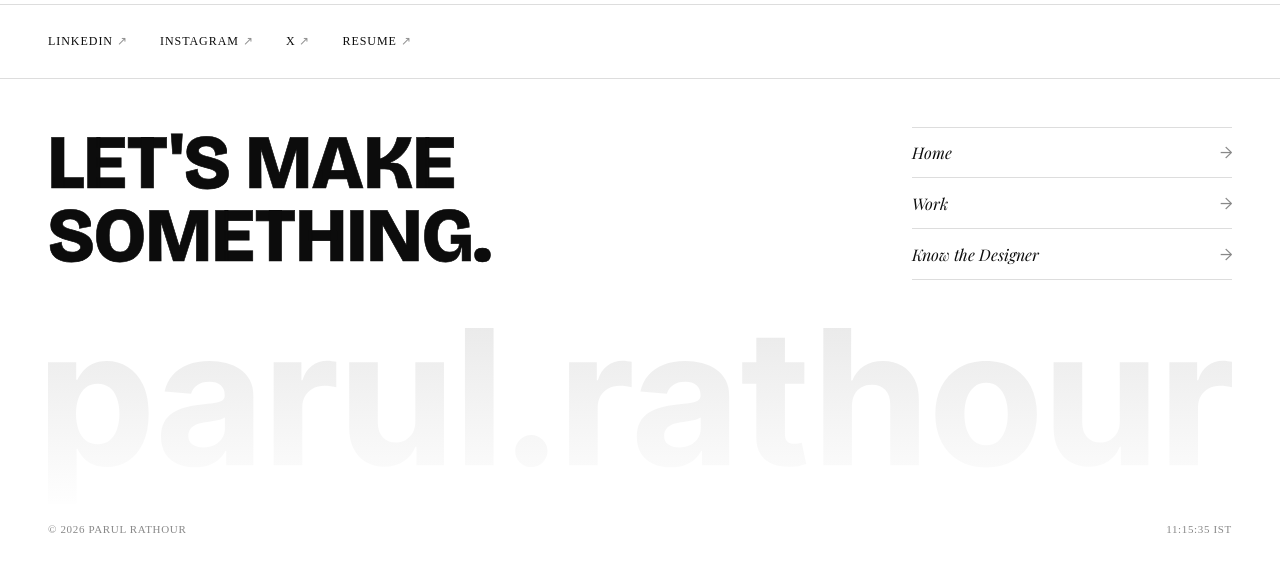
==== commit 22780fc1: "Fix mobile case-study graphics and switch headings to Bricolage Grotesque. Scale related-card illust" ====
--- a/admin-panel.html
+++ b/admin-panel.html
@@ -8,7 +8,7 @@
 <link rel="icon" type="image/png" sizes="32x32" href="Asset/images/home/favicon-32.png">
 <link rel="apple-touch-icon" href="Asset/images/home/apple-touch-icon.png">
 <link rel="preconnect" href="https://fonts.googleapis.com">
-<link rel="stylesheet" href="https://fonts.googleapis.com/css2?family=Bricolage+Grotesque:opsz,wght@12..96,500;12..96,700&family=IBM+Plex+Sans:wght@400;500;600&family=Montserrat:wght@700;900&family=Playfair+Display:ital,wght@0,700;1,700&family=DM+Sans:ital,opsz,wght@0,9..40,400;0,9..40,500&family=Inter:wght@400;500;600&display=swap">
+<link rel="stylesheet" href="https://fonts.googleapis.com/css2?family=Bricolage+Grotesque:opsz,wght@12..96,500;12..96,700;12..96,800&family=IBM+Plex+Sans:wght@400;500;600&family=Montserrat:wght@700;900&family=Playfair+Display:ital,wght@0,700;1,700&family=DM+Sans:ital,opsz,wght@0,9..40,400;0,9..40,500&family=Inter:wght@400;500;600&display=swap">
 <link rel="stylesheet" href="motion.css">
 <link rel="stylesheet" href="case-study-shared.css">
 <link rel="stylesheet" href="contact-modal.css?v=13">
@@ -17,7 +17,8 @@
 body{margin:0;background:#FFFFFF}
 .pg{--bg:#FFFFFF;--tile:#F2F2F2;--inner:#FFFFFF;--ink:#141414;--mute:#5F6670;--faint:#8A8F97;--pill:#EDEDED;--line:rgba(20,20,20,.12);--accent:#2F6BFF;background:var(--bg);color:var(--ink);font-family:'IBM Plex Sans',system-ui,sans-serif;font-size:16px;line-height:1.55}
 .pg *{box-sizing:border-box}
-.disp{font-family:'Bricolage Grotesque','IBM Plex Sans',system-ui,sans-serif}
+.disp,h1,h2,h3{font-family:'Bricolage Grotesque','IBM Plex Sans',system-ui,sans-serif}
+b,strong{font-family:'Bricolage Grotesque','IBM Plex Sans',sans-serif;font-weight:700}
 .wrap{max-width:1200px;margin:0 auto;padding-inline:24px}
 h1,h2,h3,p{margin:0}
 .pill{display:inline-flex;align-items:center;gap:8px;background:var(--pill);color:var(--mute);border-radius:99px;padding:8px 22px;font-size:12px;letter-spacing:.1em;text-transform:uppercase;font-weight:500}
@@ -25,10 +26,10 @@
 .pill.sm{padding:5px 14px;background:var(--inner)}
 h1{font-size:clamp(48px,8.6vw,104px);line-height:.94;letter-spacing:-.04em;font-weight:500;text-wrap:balance}
 .sub{font-size:18px;line-height:1.5;color:var(--mute)}
-.meta{display:flex;flex-wrap:wrap;justify-content:center;gap:12px;margin:0}
-.meta div{background:var(--tile);border-radius:20px;padding:14px 24px;min-width:200px}
-.meta dt{font-size:12px;letter-spacing:.1em;text-transform:uppercase;color:var(--mute)}
-.meta dd{margin:2px 0 0;font-size:16px;font-weight:600}
+.meta{display:flex;flex-wrap:wrap;justify-content:center;gap:8px;margin:0}
+.meta div{background:var(--tile);border-radius:14px;padding:8px 14px;min-width:0}
+.meta dt{font-size:9px;letter-spacing:.08em;text-transform:uppercase;color:var(--mute)}
+.meta dd{margin:1px 0 0;font-size:13px;font-weight:600}
 .big{font-family:'Bricolage Grotesque','IBM Plex Sans',sans-serif;font-size:clamp(22px,2.6vw,34px);line-height:1.14;letter-spacing:-.025em;font-weight:700;color:var(--ink);text-wrap:balance}
 .big em{font-style:normal;color:var(--faint)}
 .small{font-size:15px;color:var(--mute)}
@@ -177,6 +178,7 @@
 .rc:focus-visible{outline:2px solid #141414;outline-offset:3px}
 .ill{position:relative;height:236px;overflow:hidden;background:radial-gradient(120% 95% at 50% 105%,#D9D9DB 0%,#EDEDEE 48%,#FAFAFA 100%)}
 .ill:before{content:"";position:absolute;inset:0;background-image:radial-gradient(rgba(20,20,20,.2) 1px,transparent 1.3px);background-size:12px 12px;-webkit-mask-image:linear-gradient(#000,transparent 80%);mask-image:linear-gradient(#000,transparent 80%)}
+.ill-in{position:absolute;inset:0}
 .ill svg.arcs{position:absolute;inset:0;width:100%;height:100%}
 .rb{padding:22px 84px 28px 28px;display:flex;flex-direction:column;gap:6px}
 .rb h3{font-size:24px;font-weight:500;letter-spacing:-.02em;line-height:1.15}
@@ -193,13 +195,26 @@
 .bar{position:absolute;bottom:0;width:11%;border-radius:12px 12px 0 0;background:linear-gradient(#CFCFD2,rgba(207,207,210,.15))}
 .bar.hi{background:linear-gradient(#141414,rgba(20,20,20,.15));box-shadow:0 0 28px rgba(20,20,20,.28)}
 @media (max-width:860px){
-.cards{grid-template-columns:minmax(0,1fr)}
+.cards{
+  display:flex;flex-wrap:nowrap;overflow-x:auto;scroll-snap-type:x mandatory;
+  -webkit-overflow-scrolling:touch;gap:12px;padding:14px;scrollbar-width:none;
+}
+.cards::-webkit-scrollbar{display:none}
+.cards .rc{flex:0 0 min(80vw,272px);scroll-snap-align:start}
+.cards .ill{height:165px}
+.cards .ill-in{width:142.857%;height:236px;transform:scale(.7);transform-origin:top left}
+.cards .rb{padding:16px 64px 20px 18px}
+.cards .rb h3{font-size:20px}
+.cards .rgo{right:16px;bottom:18px;width:38px;height:38px}
 .two,.feat{grid-template-columns:minmax(0,1fr);gap:28px}
 .feat.rev .ft{order:0}
 .steps{grid-template-columns:repeat(2,minmax(0,1fr))}
 .nums{grid-template-columns:minmax(0,1fr)}
 .acc-btn{padding:20px}
 .acc-body{padding:4px 20px 28px}
+.meta div{padding:6px 10px;border-radius:12px}
+.meta dt{font-size:8px}
+.meta dd{font-size:12px}
 }
 </style>
 
@@ -493,12 +508,12 @@
     </div>
     <div class="cards">
       <a class="rc" href="kargen-ai.html">
-        <div class="ill" aria-hidden="true"><svg class="arcs" viewBox="0 0 560 236" preserveAspectRatio="xMidYMax slice" aria-hidden="true" fill="none" stroke="rgba(20,20,20,.15)"><circle cx="280" cy="300" r="190"/><circle cx="280" cy="300" r="140"/><circle cx="280" cy="300" r="90"/></svg><div class="sc" style="left:33%;top:46px;width:34%;height:116px"><i class="h" style="width:55%;height:10px"></i><i style="width:85%"></i><i style="width:70%"></i><div style="display:flex;gap:6px;margin-top:4px"><i style="flex:1;height:30px;border-radius:8px"></i><i style="flex:1;height:30px;border-radius:8px"></i></div></div><span class="cf b" style="left:7%;top:44px">Hero flip</span><span class="cf w" style="right:7%;top:76px">Text rise</span><span class="cf b" style="left:12%;bottom:34px">On scroll</span><span class="cf w" style="right:12%;bottom:30px">Bento build</span></div>
+        <div class="ill" aria-hidden="true"><div class="ill-in"><svg class="arcs" viewBox="0 0 560 236" preserveAspectRatio="xMidYMax slice" aria-hidden="true" fill="none" stroke="rgba(20,20,20,.15)"><circle cx="280" cy="300" r="190"/><circle cx="280" cy="300" r="140"/><circle cx="280" cy="300" r="90"/></svg><div class="sc" style="left:33%;top:46px;width:34%;height:116px"><i class="h" style="width:55%;height:10px"></i><i style="width:85%"></i><i style="width:70%"></i><div style="display:flex;gap:6px;margin-top:4px"><i style="flex:1;height:30px;border-radius:8px"></i><i style="flex:1;height:30px;border-radius:8px"></i></div></div><span class="cf b" style="left:7%;top:44px">Hero flip</span><span class="cf w" style="right:7%;top:76px">Text rise</span><span class="cf b" style="left:12%;bottom:34px">On scroll</span><span class="cf w" style="right:12%;bottom:30px">Bento build</span></div></div>
         <div class="rb"><h3 class="disp">Kargen AI</h3><p>A marketing site with animated laptop mockups.<br>Website design · Freelance</p></div>
         <span class="rgo" aria-hidden="true"><svg width="18" height="18" viewBox="0 0 24 24" fill="none" stroke="currentColor" stroke-width="2" stroke-linecap="round" stroke-linejoin="round"><path d="M5 12h14M13 6l6 6-6 6"/></svg></span>
       </a>
       <a class="rc" href="bi-platform.html">
-        <div class="ill" aria-hidden="true"><div style="position:absolute;left:8%;right:8%;top:70px;border-top:1.5px dashed rgba(20,20,20,.28)"></div><span class="bar" style="left:9%;height:70px"></span><span class="bar" style="left:23%;height:96px"></span><span class="bar hi" style="left:37%;height:152px"></span><span class="bar" style="left:51%;height:62px"></span><span class="bar" style="left:65%;height:112px"></span><span class="bar" style="left:79%;height:80px"></span><span class="cf b" style="left:calc(37% - 16px);top:26px">Better +12%</span></div>
+        <div class="ill" aria-hidden="true"><div class="ill-in"><div style="position:absolute;left:8%;right:8%;top:70px;border-top:1.5px dashed rgba(20,20,20,.28)"></div><span class="bar" style="left:9%;height:70px"></span><span class="bar" style="left:23%;height:96px"></span><span class="bar hi" style="left:37%;height:152px"></span><span class="bar" style="left:51%;height:62px"></span><span class="bar" style="left:65%;height:112px"></span><span class="bar" style="left:79%;height:80px"></span><span class="cf b" style="left:calc(37% - 16px);top:26px">Better +12%</span></div></div>
         <div class="rb"><h3 class="disp">BI Platform</h3><p>Redesigning an internal analytics product three times.<br>Product design · GBT</p></div>
         <span class="rgo" aria-hidden="true"><svg width="18" height="18" viewBox="0 0 24 24" fill="none" stroke="currentColor" stroke-width="2" stroke-linecap="round" stroke-linejoin="round"><path d="M5 12h14M13 6l6 6-6 6"/></svg></span>
       </a>
--- a/case-study-shared.css
+++ b/case-study-shared.css
@@ -112,8 +112,10 @@
   margin-bottom:clamp(1.5rem,4vw,3rem);
 }
 .footer-cta{
-  font-family:var(--cs-display);font-weight:900;
-  font-size:clamp(2.4rem,6vw,5rem);letter-spacing:-.04em;line-height:.95;
+  font-family:'Bricolage Grotesque',var(--cs-display),sans-serif;font-weight:800;
+  font-variation-settings:'wght' 800;
+  -webkit-text-stroke:.6px currentColor;
+  font-size:clamp(2.4rem,6vw,5rem);letter-spacing:normal;line-height:.95;
   max-width:12ch;text-transform:uppercase;color:var(--cs-ink);
 }
 .footer-nav{
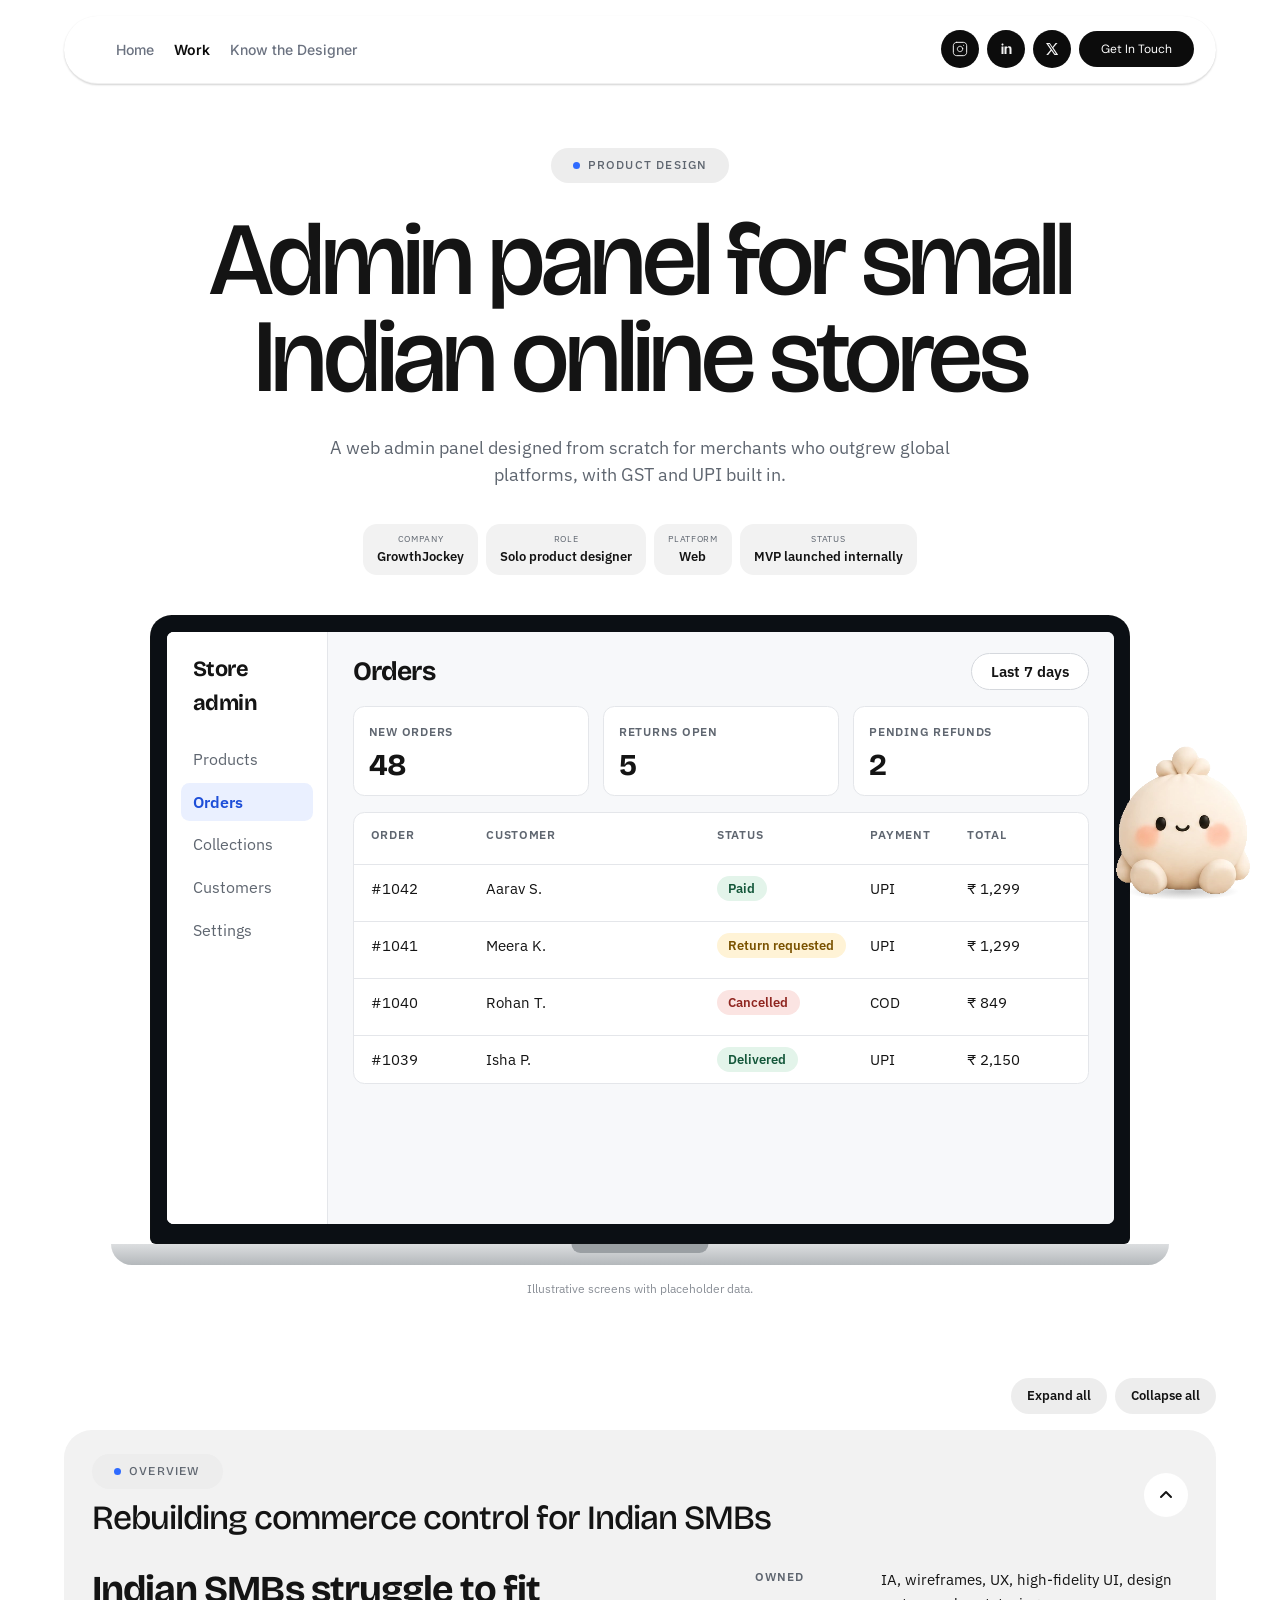
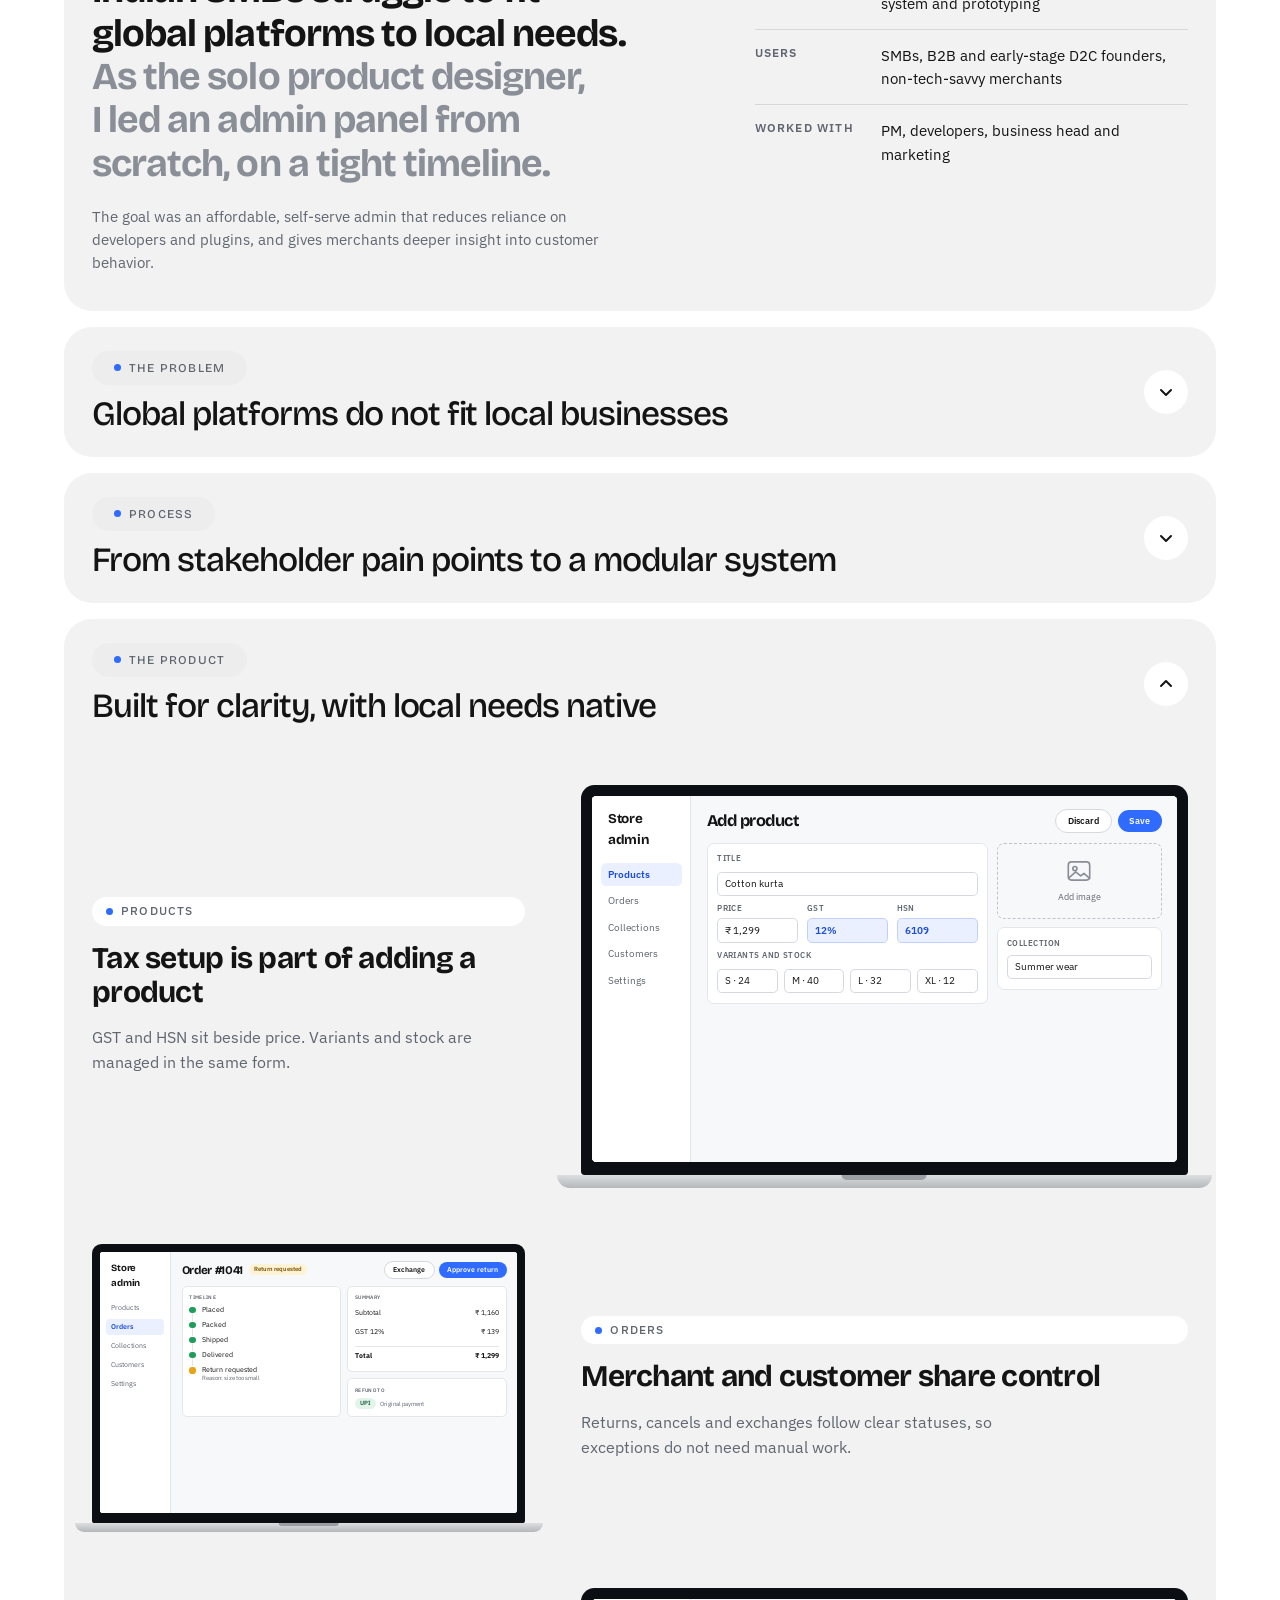
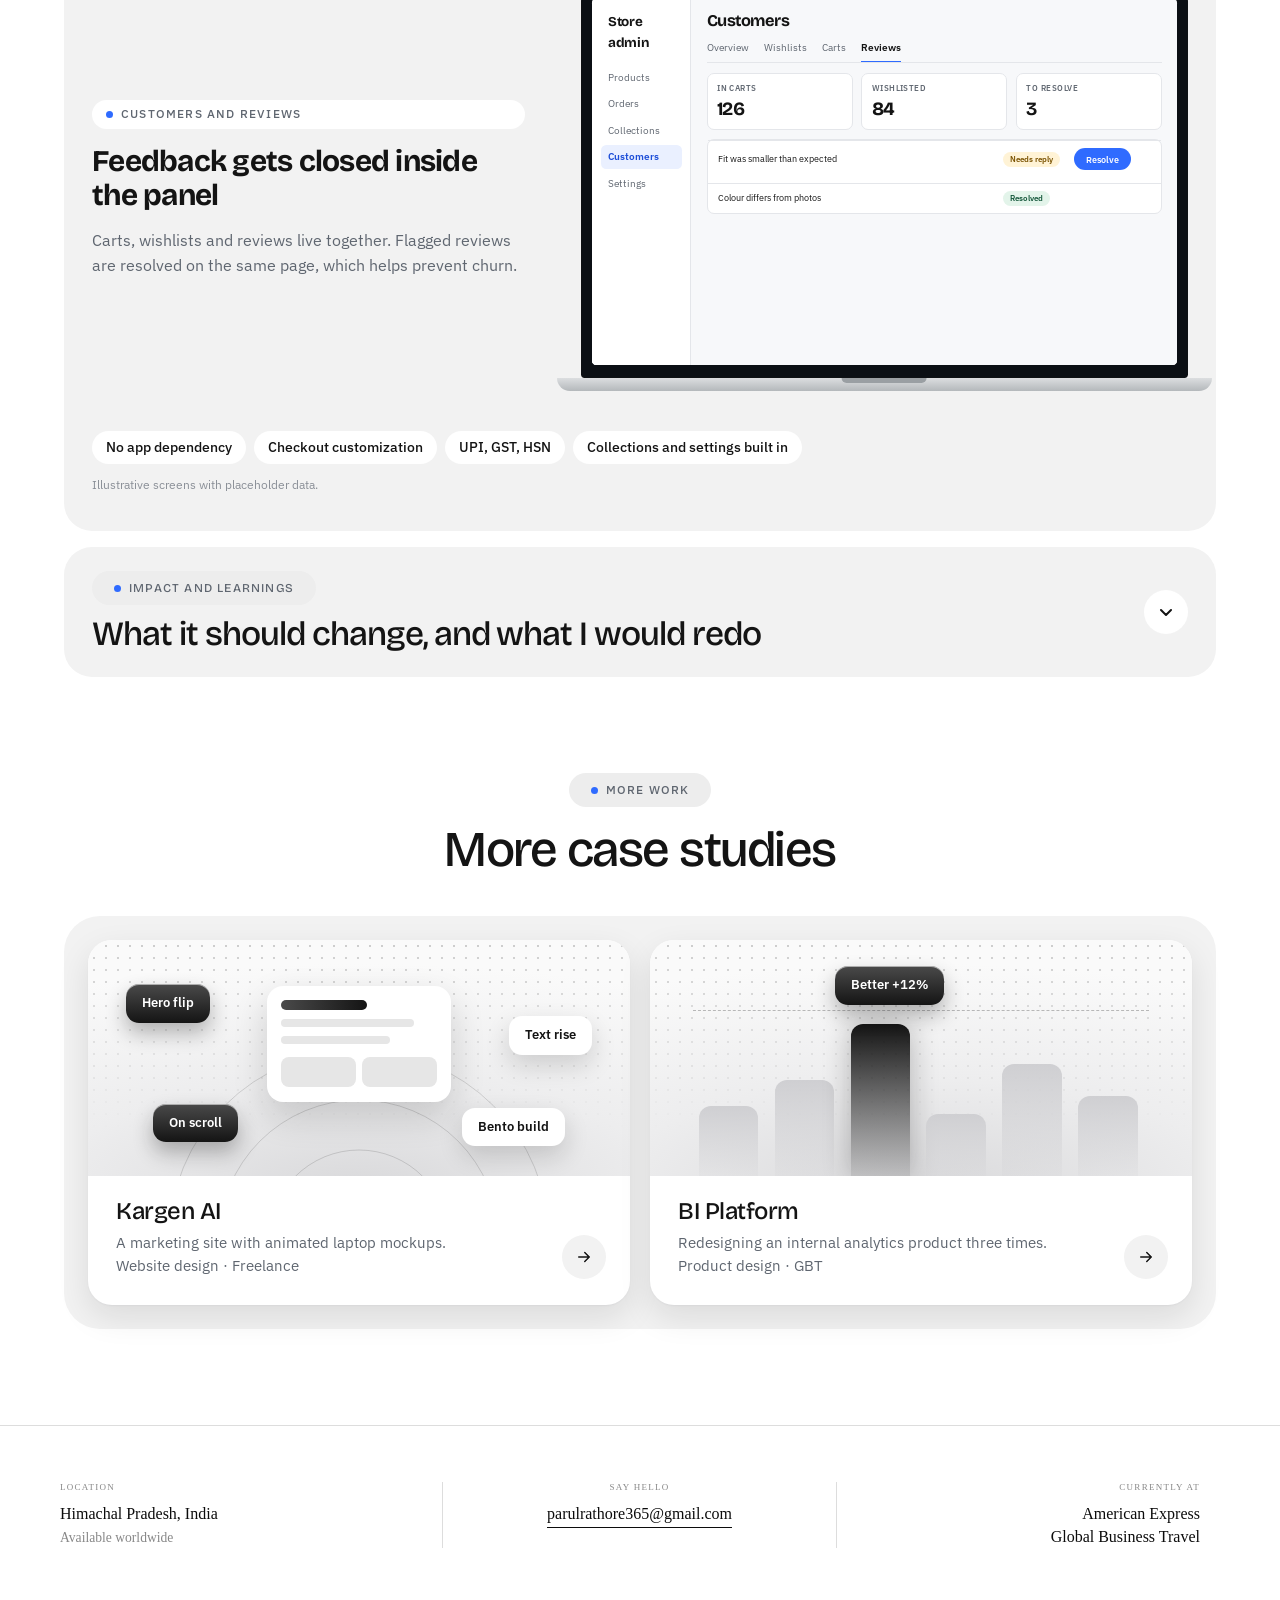
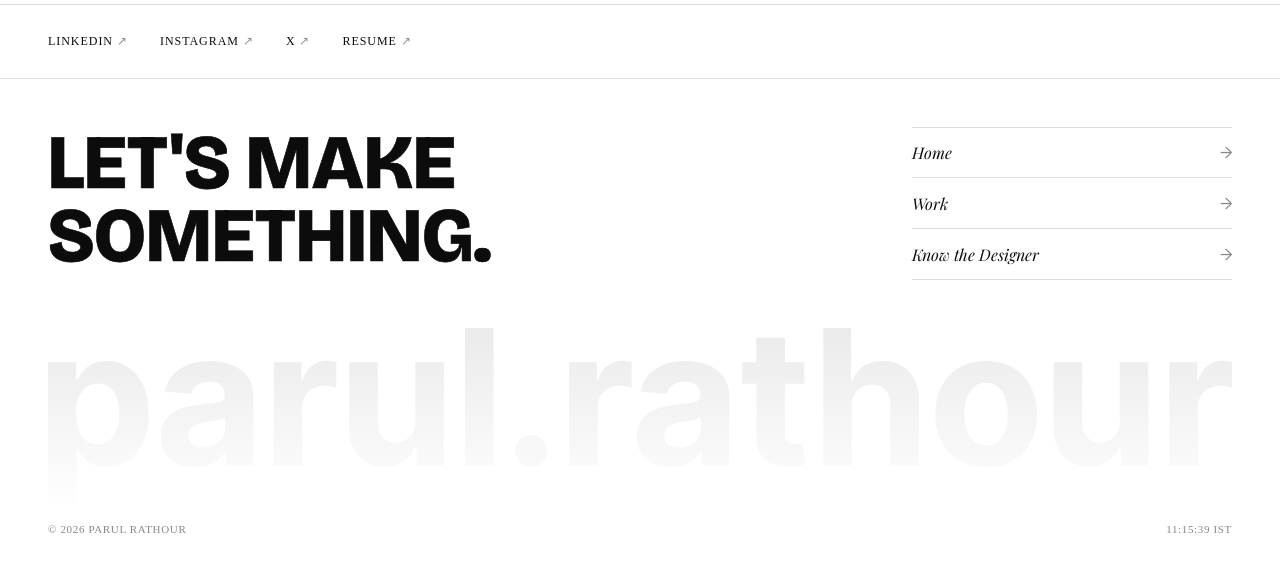
==== commit d7847d5c: "Add Porto so every page greets visitors with the mascot. Co-authored-by: Cursor <cursoragent@cursor." ====
--- a/admin-panel.html
+++ b/admin-panel.html
@@ -589,5 +589,6 @@
 <script src="motion.js" defer></script>
 <script src="wordmark-particles.js?v=3" defer></script>
 <script src="contact-modal.js?v=13" defer></script>
+<script src="porto.js" defer></script>
 </body>
 </html>
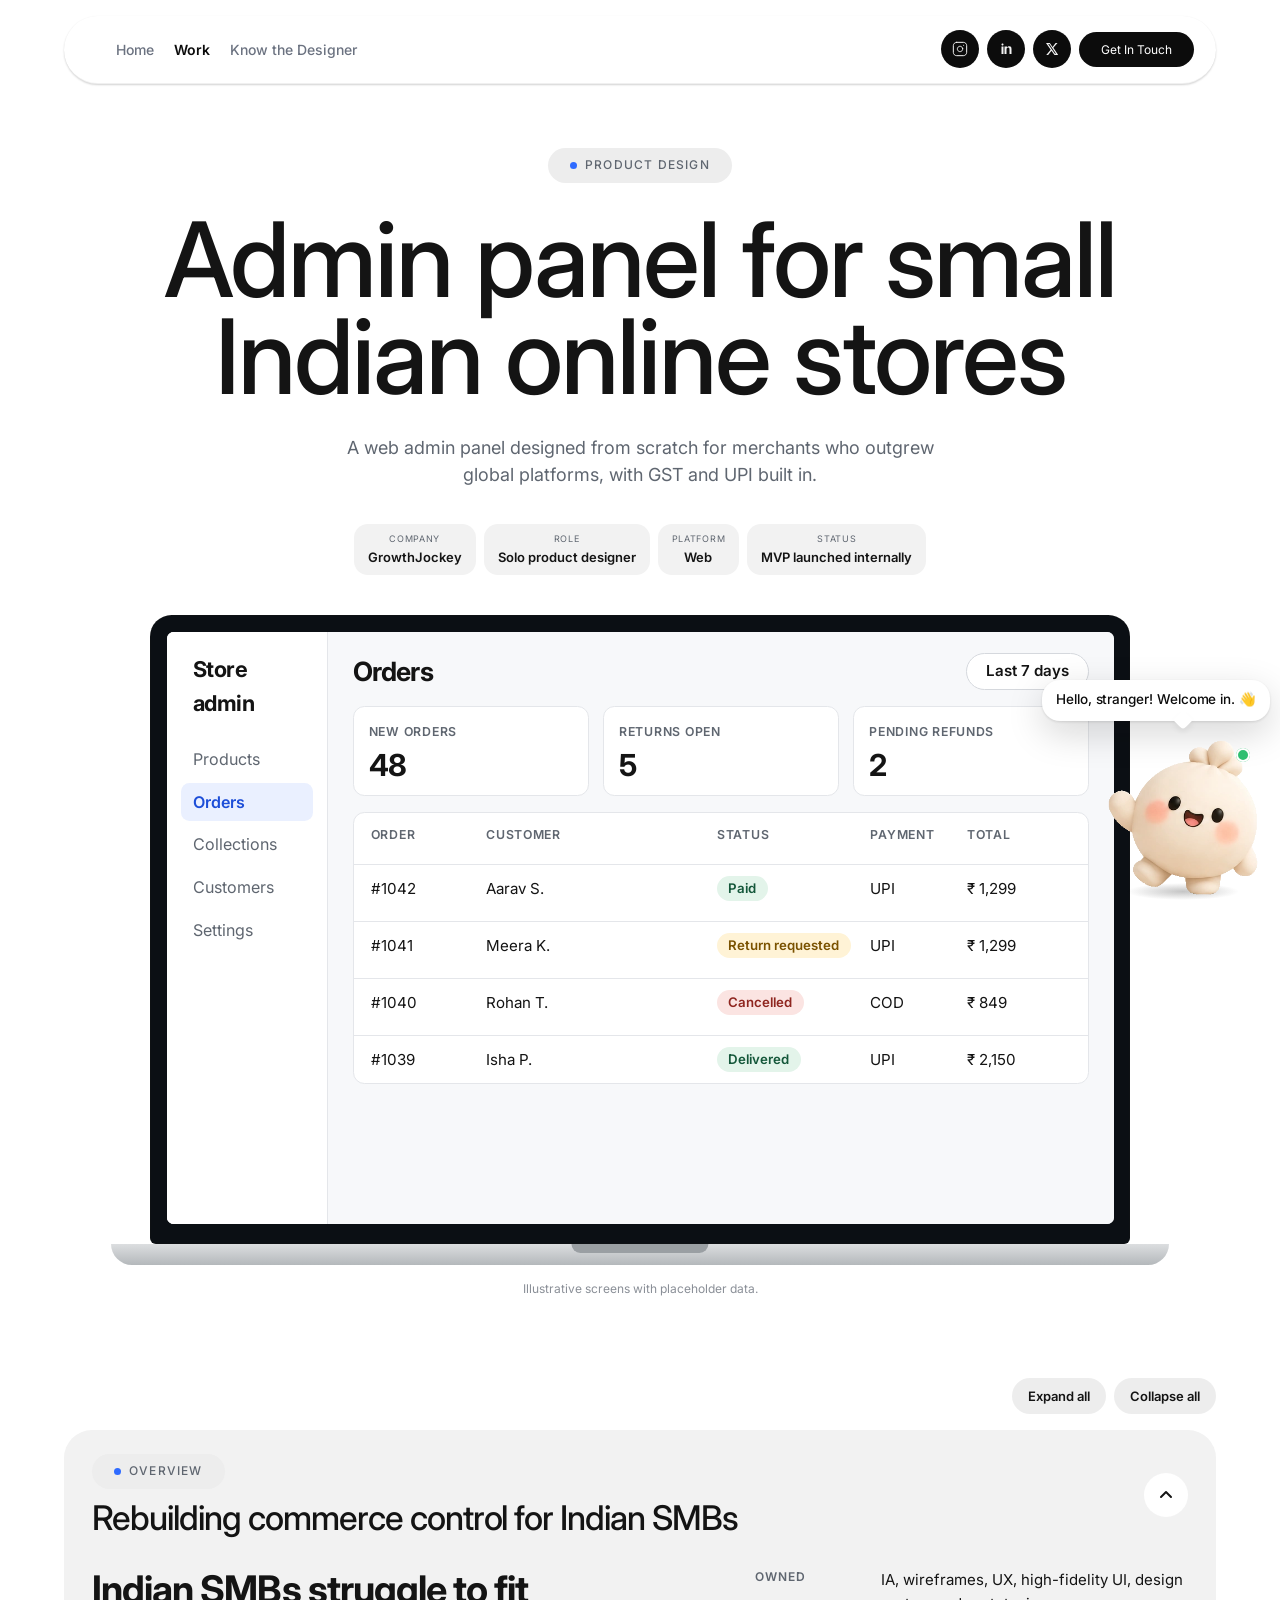
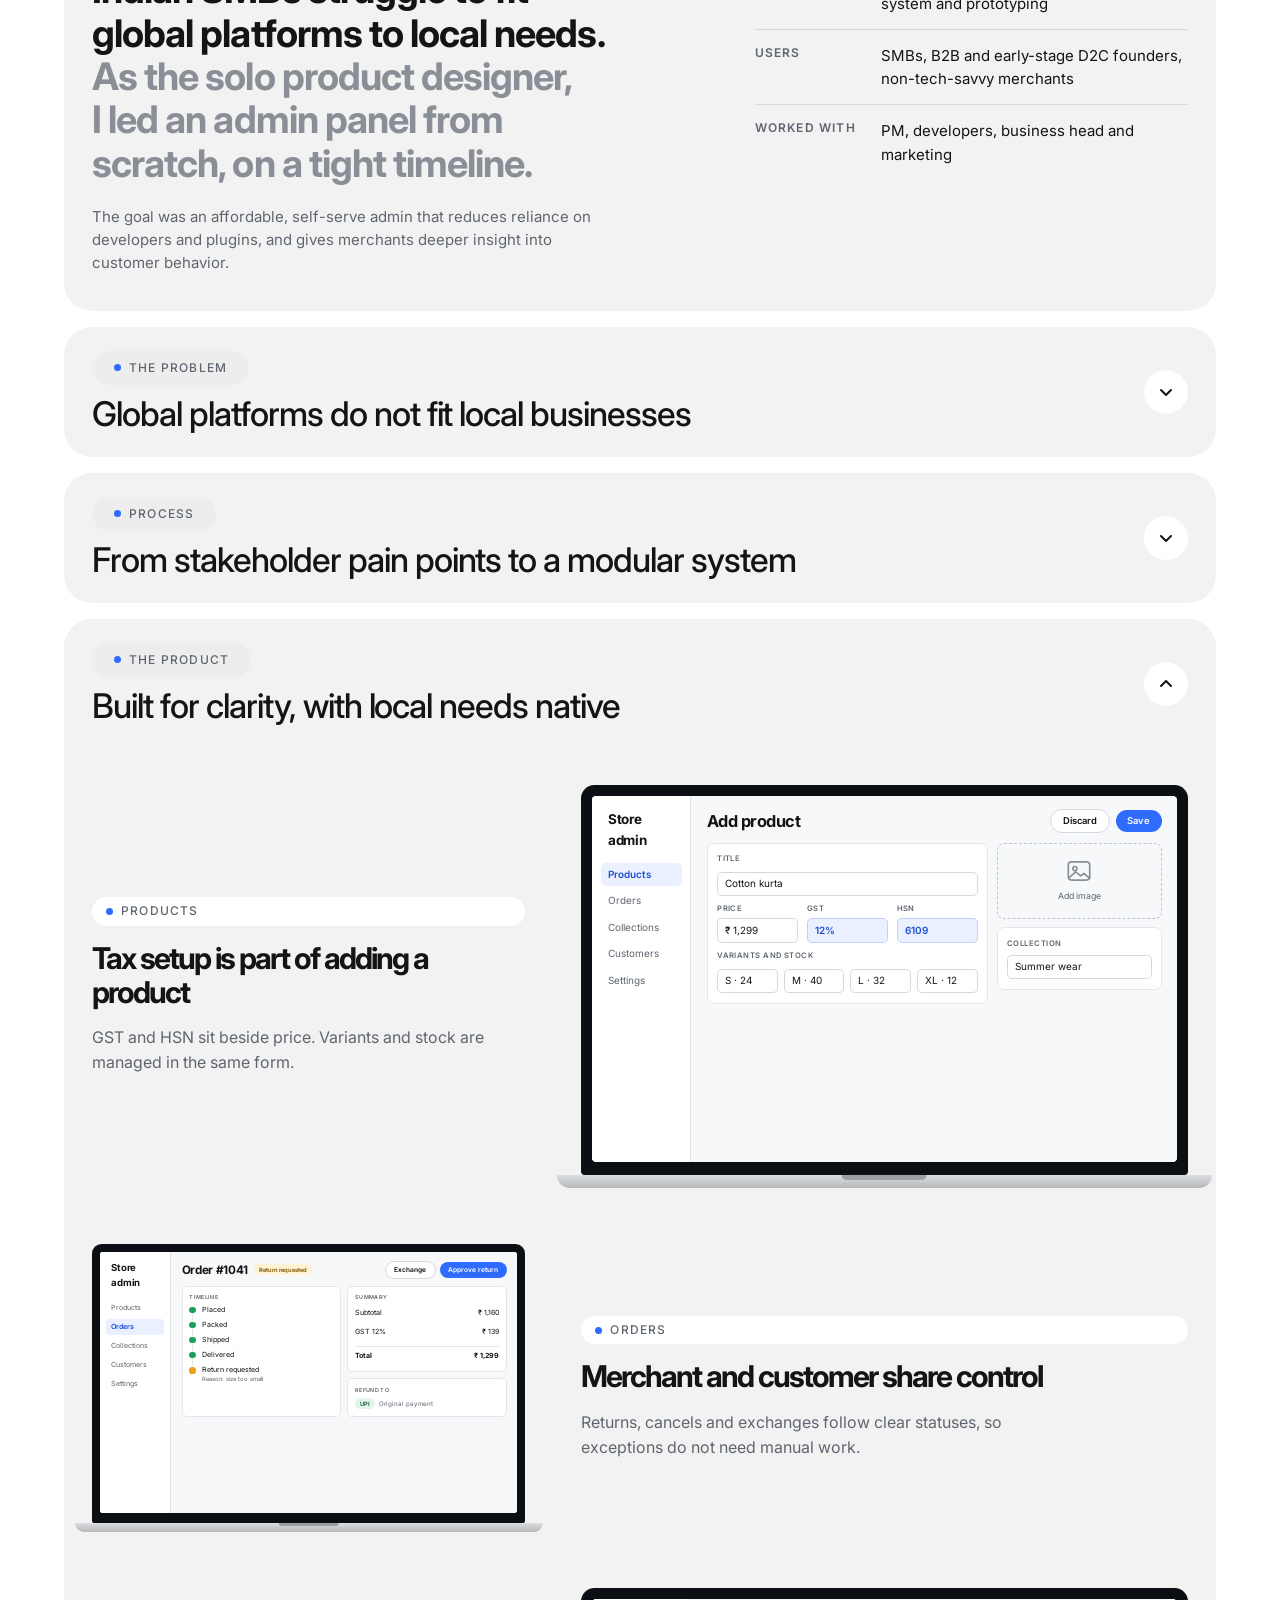
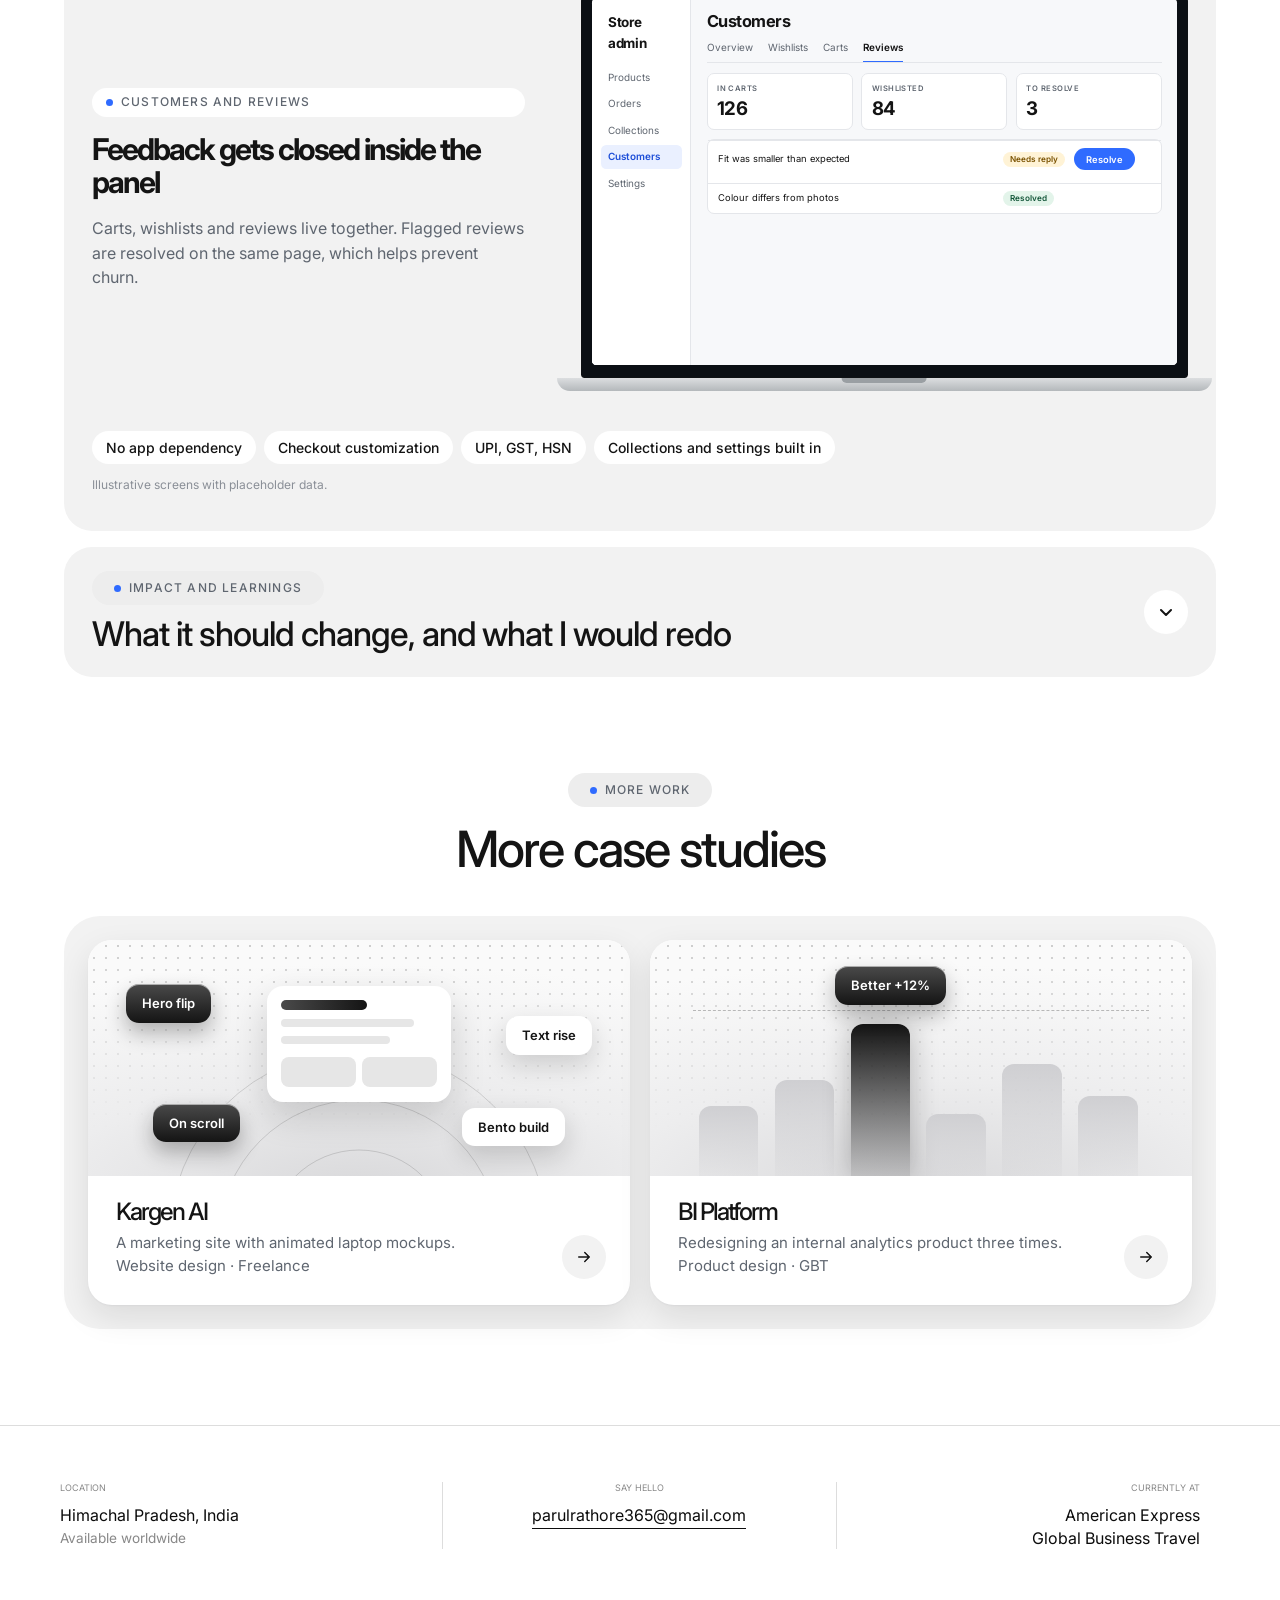
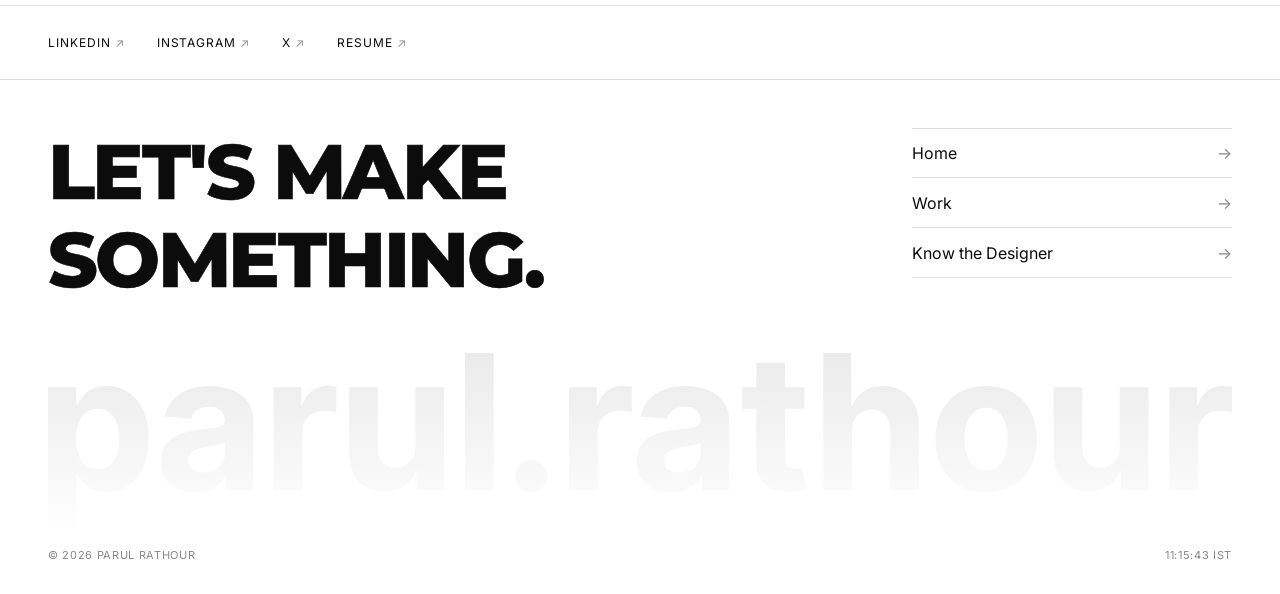
==== commit 5f534f8a: "Bring the homepage work sheet in on scroll and set the shared footer and case-study type. Co-authore" ====
--- a/admin-panel.html
+++ b/admin-panel.html
@@ -219,6 +219,7 @@
 </style>
 
 <style>.acc-panel[hidden]{display:none}.acc-btn[aria-expanded="true"] .chev{transform:rotate(180deg)}</style>
+  <link rel="stylesheet" href="site-typography.css?v=15">
 </head>
 <body>
 <div class="mob-menu" id="mobMenu">
--- a/site-typography.css
+++ b/site-typography.css
@@ -0,0 +1,91 @@
+/* Global site typography: Inter everywhere; −2px letter-spacing on headings only */
+@import url("https://fonts.googleapis.com/css2?family=Inter:ital,opsz,wght@0,14..32,100..900;1,14..32,100..900&family=Montserrat:wght@400;800&display=swap");
+
+:root {
+  --font-inter: "Inter", system-ui, -apple-system, BlinkMacSystemFont, "Segoe UI", sans-serif;
+  --heading-track: -2px;
+  --sans: var(--font-inter);
+  --inter: var(--font-inter);
+  --display: var(--font-inter);
+  --serif: var(--font-inter);
+  --brico: var(--font-inter);
+  --mono: var(--font-inter);
+  --M: var(--font-inter);
+  --B: var(--font-inter);
+  --S: var(--font-inter);
+  --cs-sans: var(--font-inter);
+  --cs-inter: var(--font-inter);
+  --cs-display: var(--font-inter);
+  --cs-serif: var(--font-inter);
+}
+
+html {
+  font-family: var(--font-inter);
+}
+
+body,
+button,
+input,
+textarea,
+select,
+optgroup {
+  font-family: inherit;
+}
+
+/* Override per-component font stacks sitewide (body copy keeps page letter-spacing) */
+body :where(:not(svg):not(svg *)) {
+  font-family: var(--font-inter) !important;
+}
+
+/* Headings: tight −2px tracking */
+body :where(
+  h1,
+  h2,
+  h3,
+  h4,
+  h5,
+  h6,
+  .hero-h,
+  .hero-copy,
+  .hero-name,
+  .intro-h,
+  .disp,
+  .bio-title,
+  .sketch-h,
+  .next-t,
+  .cell-title,
+  .work-title,
+  .sec-h,
+  .sec-head,
+  .cs-card-title,
+  .cs-more-title,
+  .b-title,
+  .svc-title,
+  .mo-title,
+  .mo-hero-title,
+  .footer-cta,
+  .porto-hero-h,
+  .cm-title,
+  .cube-mq,
+  .fin h3
+):not(svg *) {
+  letter-spacing: var(--heading-track) !important;
+}
+
+body .footer-cta{
+  font-family:"Montserrat",sans-serif !important;
+  font-weight:800 !important;
+  letter-spacing:-2.52px !important;
+  line-height:88.7px !important;
+}
+@media (max-width:900px){
+  body .footer-cta{line-height:1.11 !important}
+}
+body .fc-l{
+  letter-spacing:normal !important;
+}
+body .footer-nav a{
+  font-style:normal !important;
+  font-weight:400 !important;
+  letter-spacing:normal !important;
+}
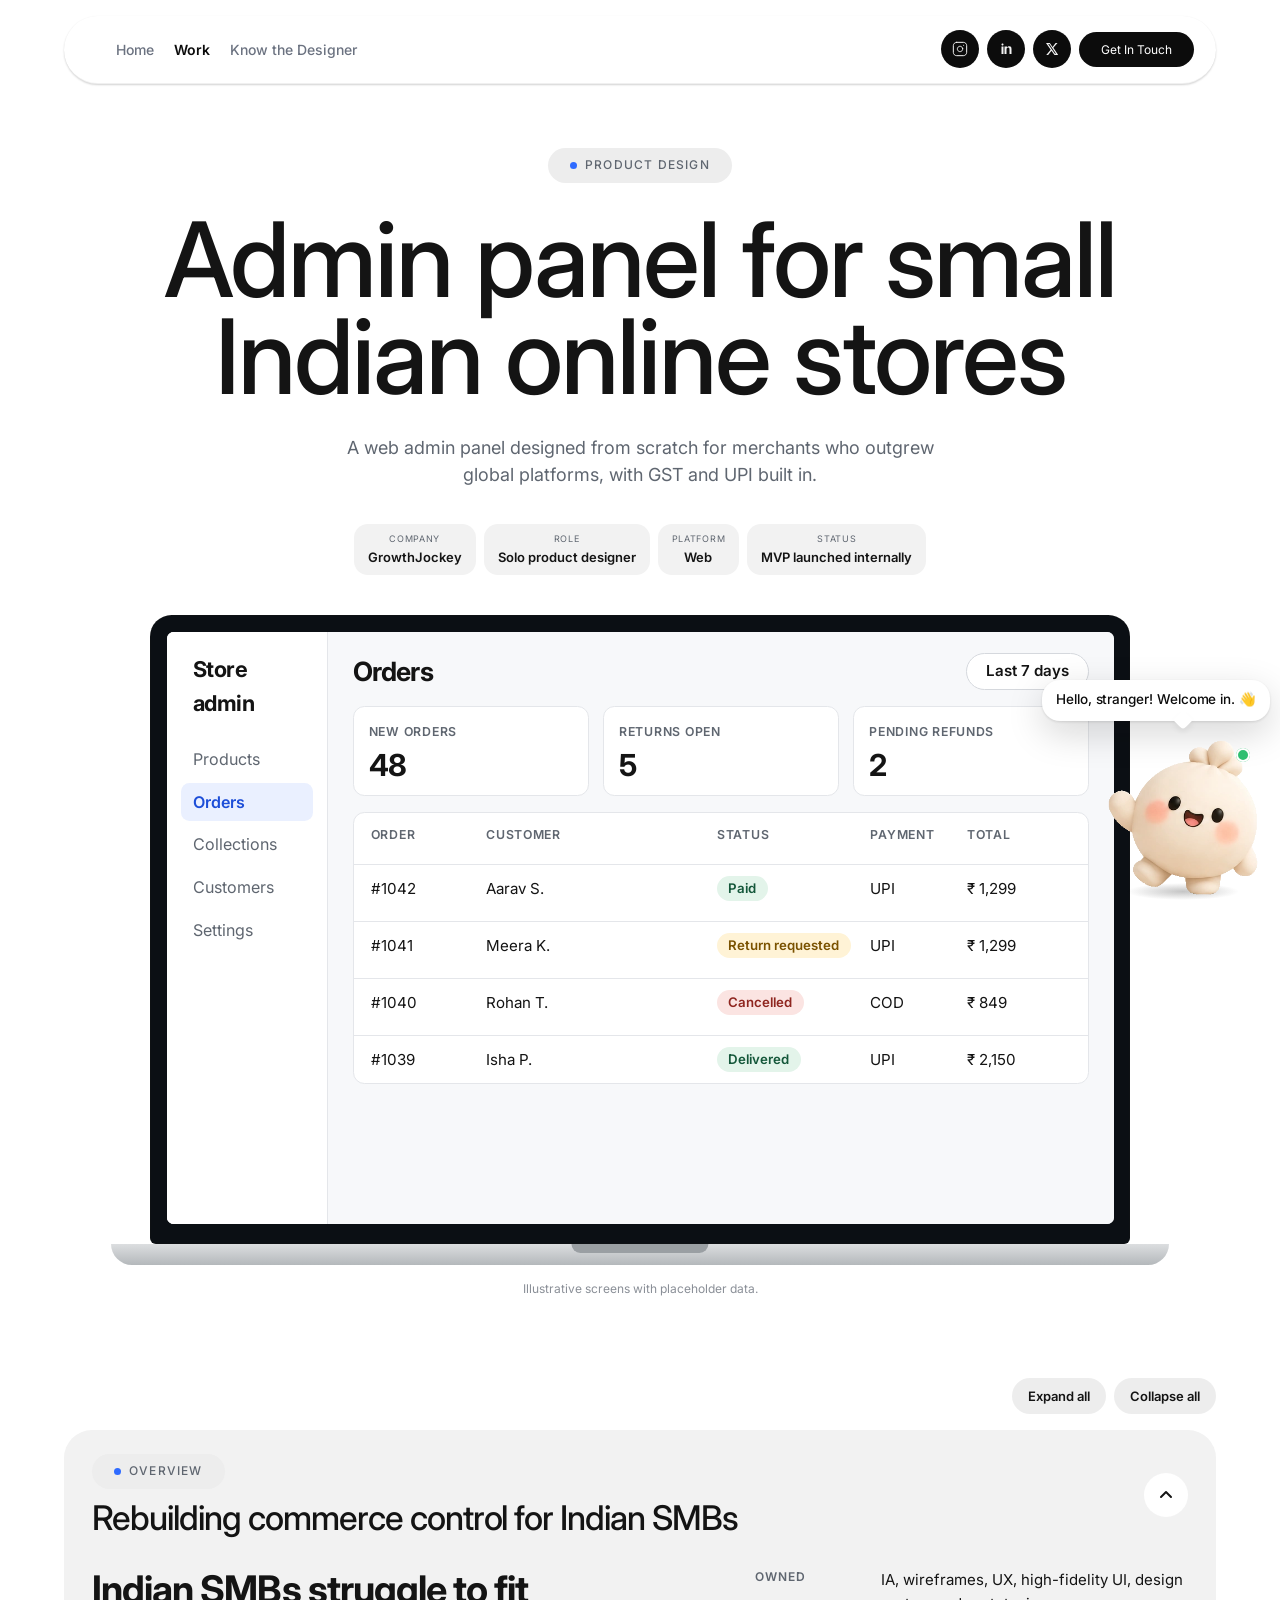
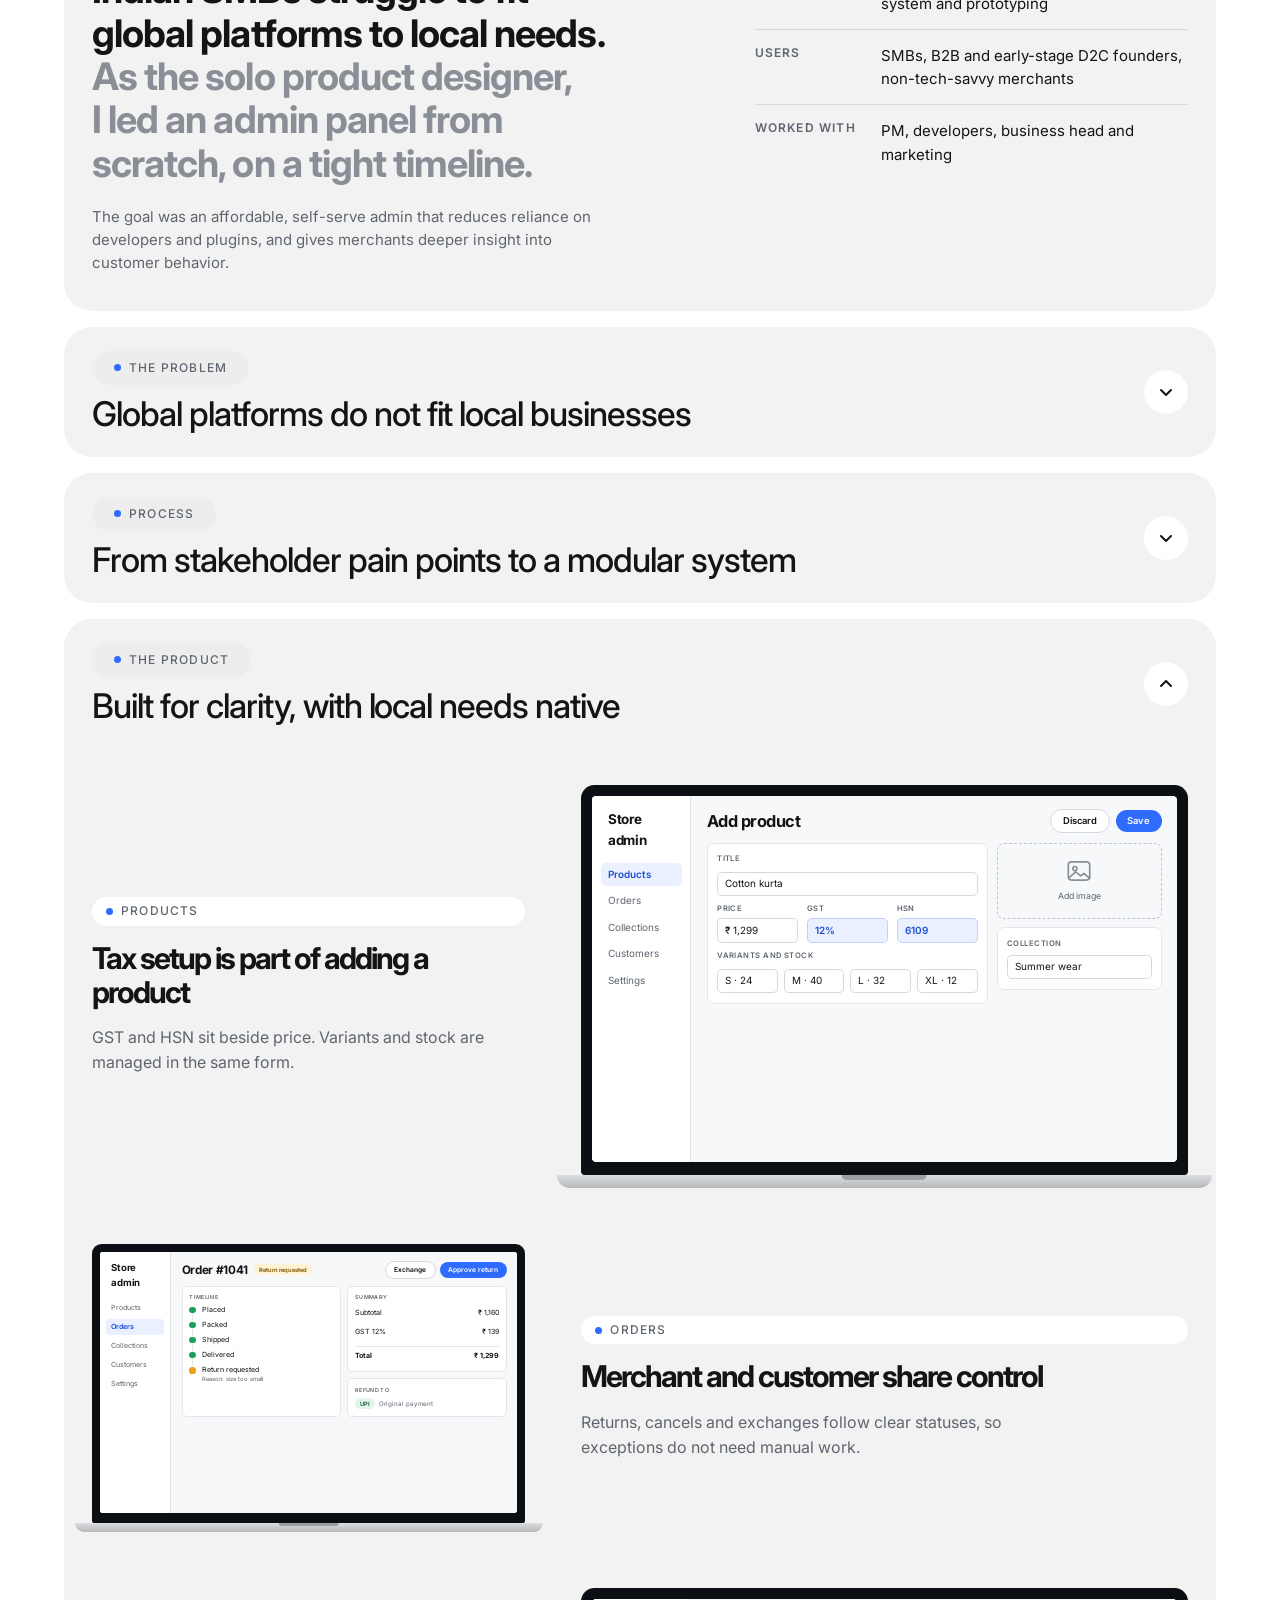
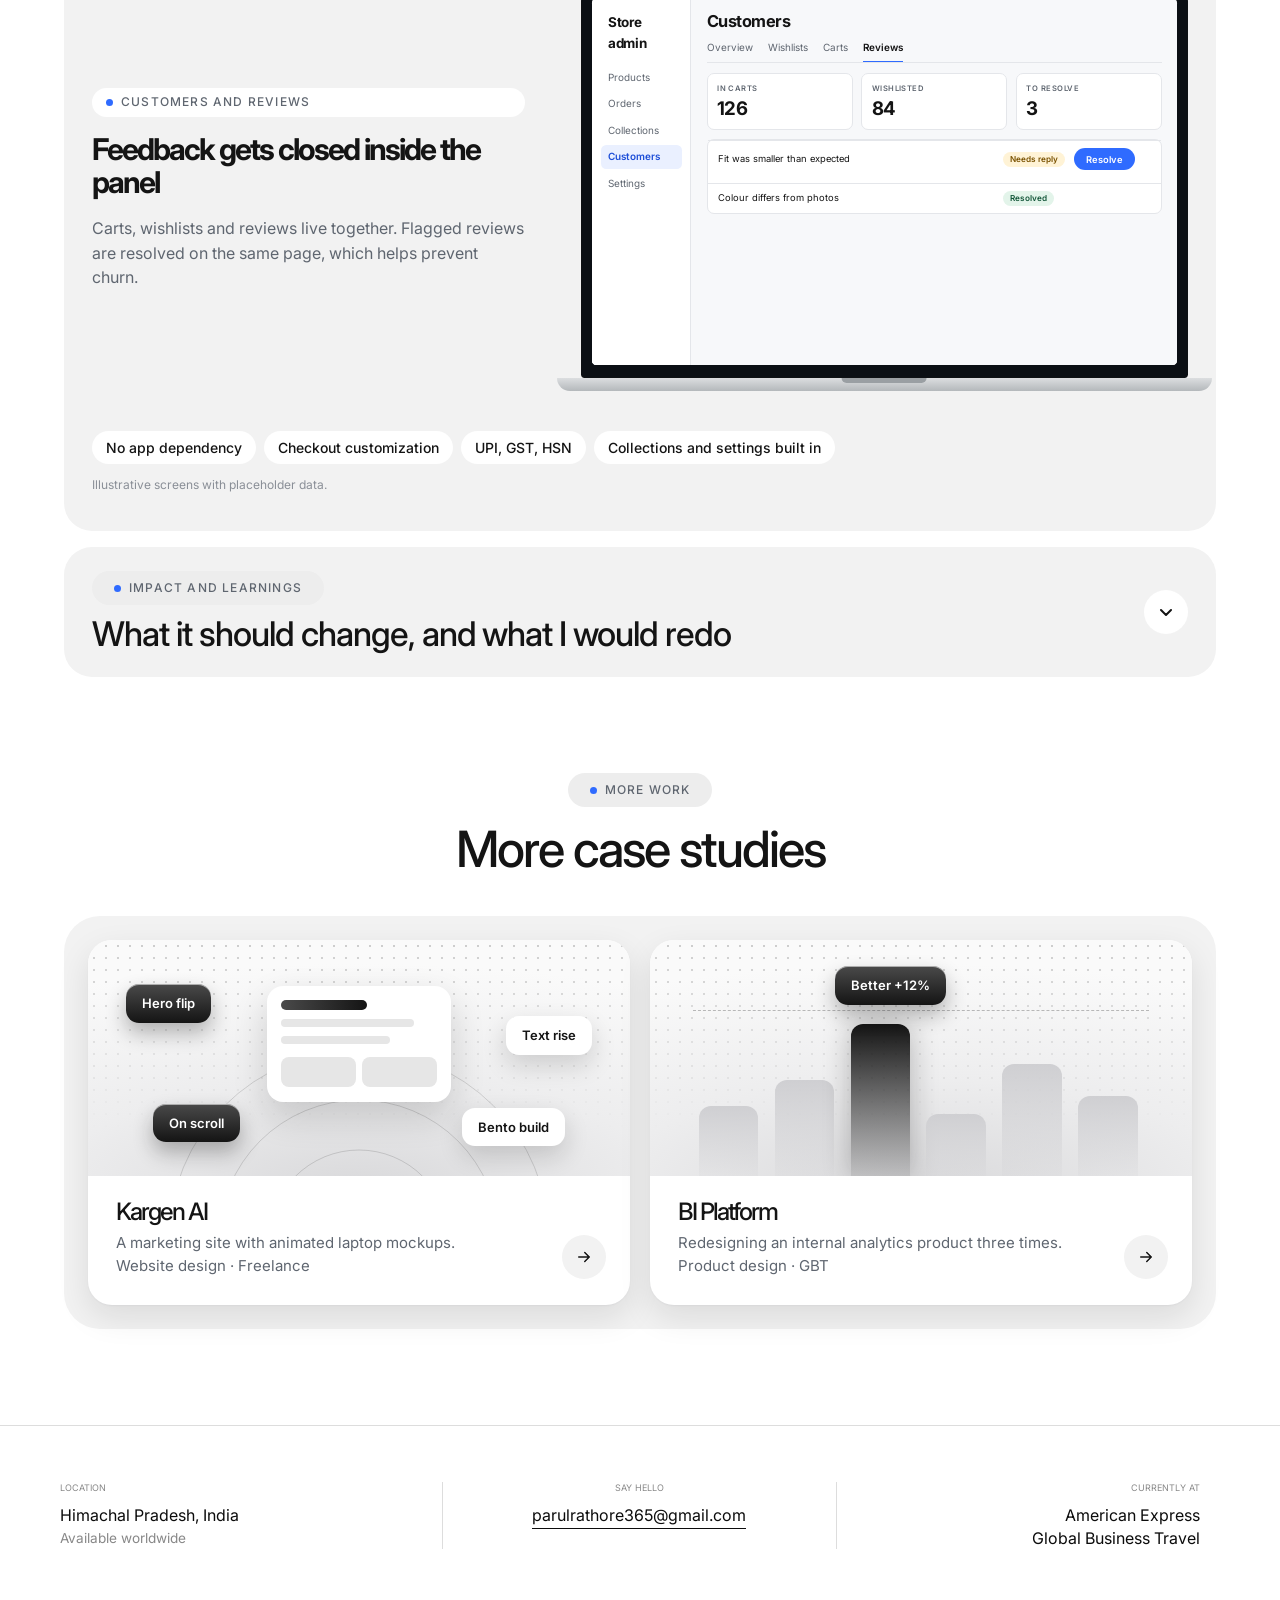
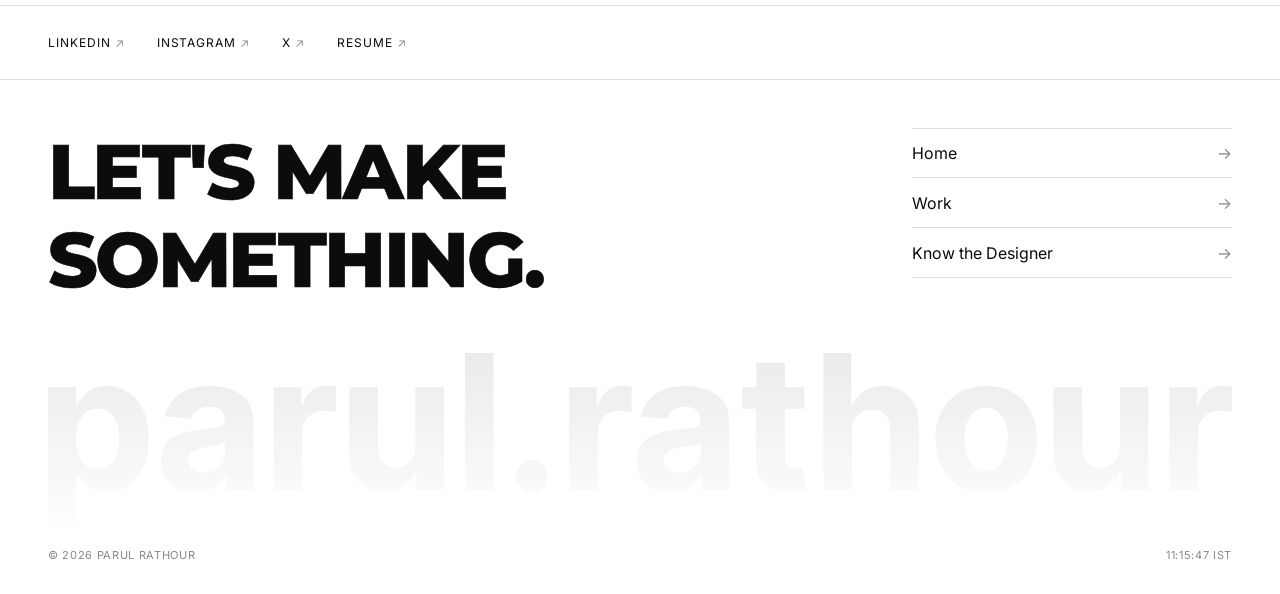
==== commit 03da7284: "Replace bubble cursor with adaptive dust trail across portfolio pages. BI platform case study uses s" ====
--- a/admin-panel.html
+++ b/admin-panel.html
@@ -557,7 +557,7 @@
     <div class="footer-wordmark" data-wm-burst data-wm-src="Asset/images/home/footer-wordmark.svg" aria-hidden="true">
       <img class="wm-img" src="Asset/images/home/footer-wordmark.svg" alt="parul.rathour" width="1377" height="205">
       <canvas class="wm-canvas" aria-hidden="true"></canvas>
-      <div class="wm-hit" aria-hidden="true"></div>
+      <div class="wm-hit" aria-hidden="true" data-cursor-grow></div>
     </div>
   </div>
   <div class="footer-bottom">
@@ -591,5 +591,6 @@
 <script src="wordmark-particles.js?v=3" defer></script>
 <script src="contact-modal.js?v=13" defer></script>
 <script src="porto.js" defer></script>
+<script src="scripts/bubble-cursor.js" defer></script>
 </body>
 </html>
--- a/site-typography.css
+++ b/site-typography.css
@@ -79,7 +79,7 @@
   line-height:88.7px !important;
 }
 @media (max-width:900px){
-  body .footer-cta{line-height:1.11 !important}
+  body .footer-cta{font-size:clamp(42px,13vw,53px) !important;line-height:1.02 !important}
 }
 body .fc-l{
   letter-spacing:normal !important;
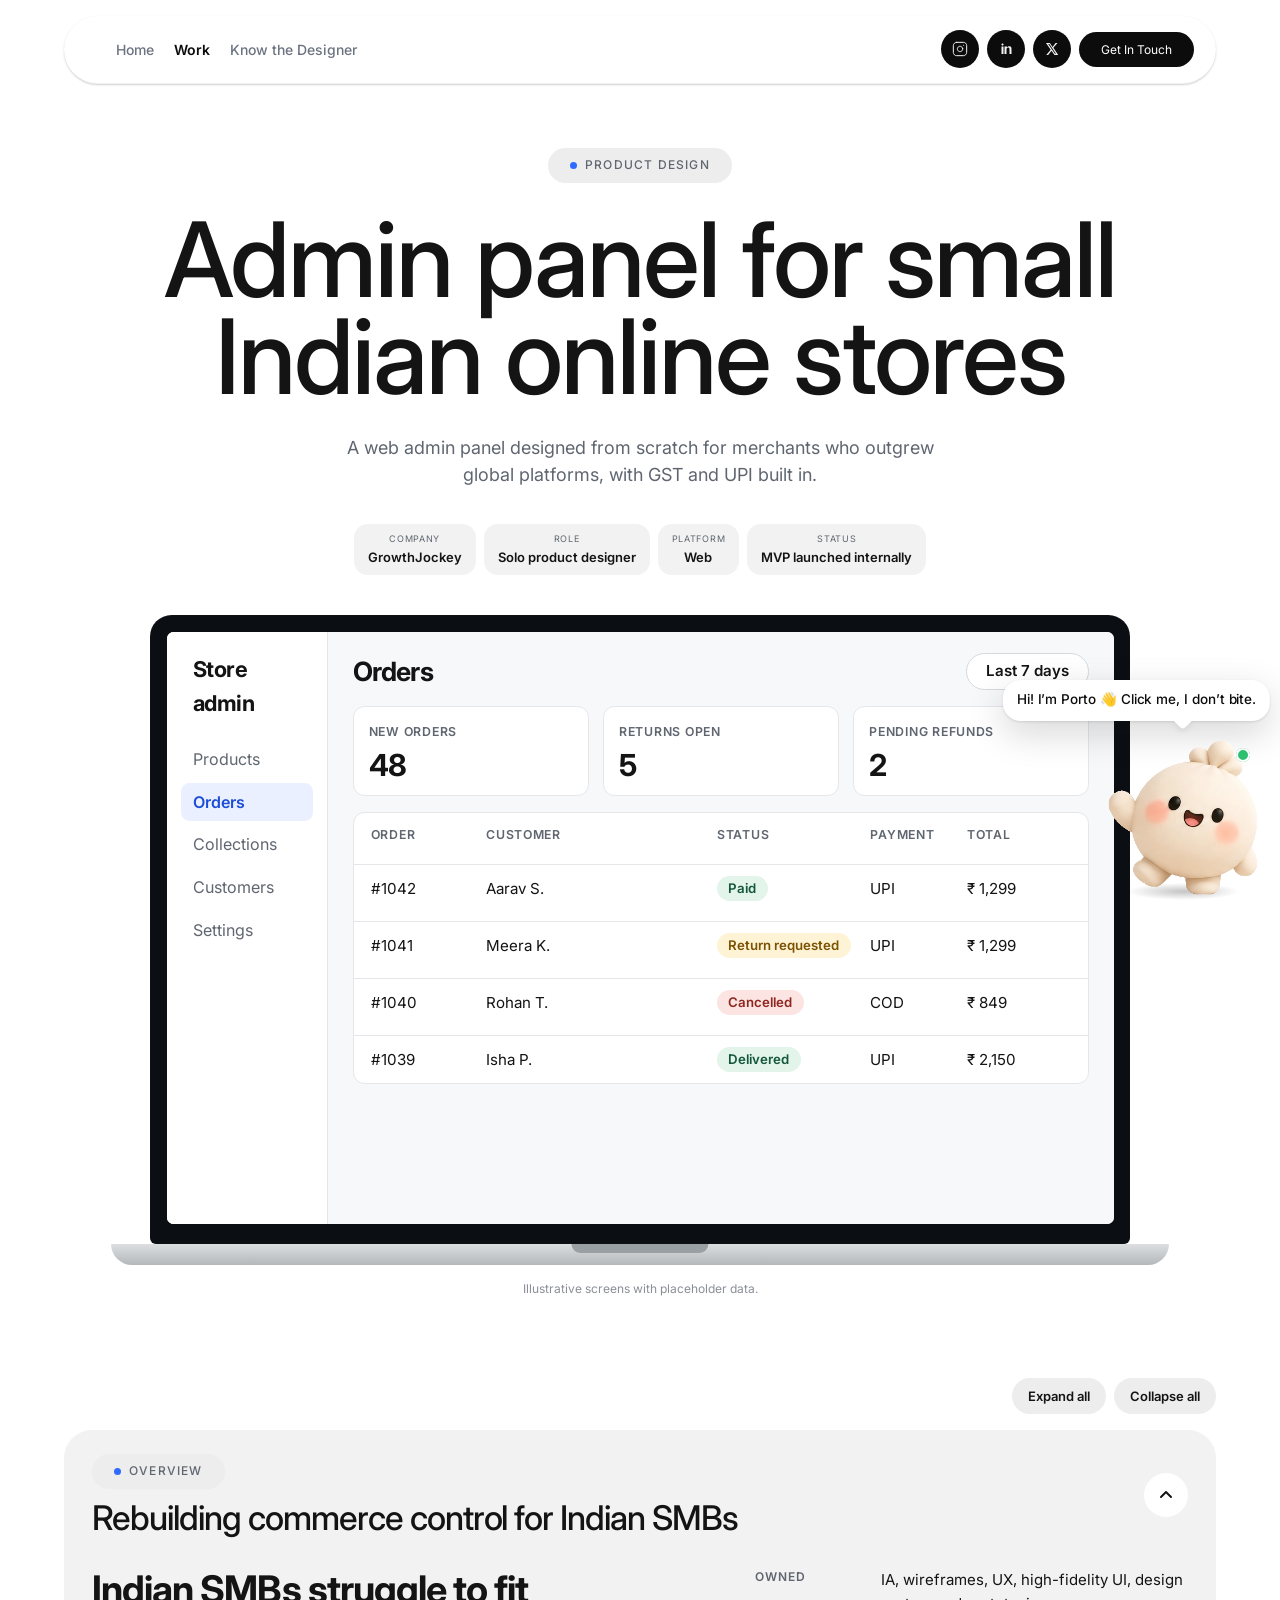
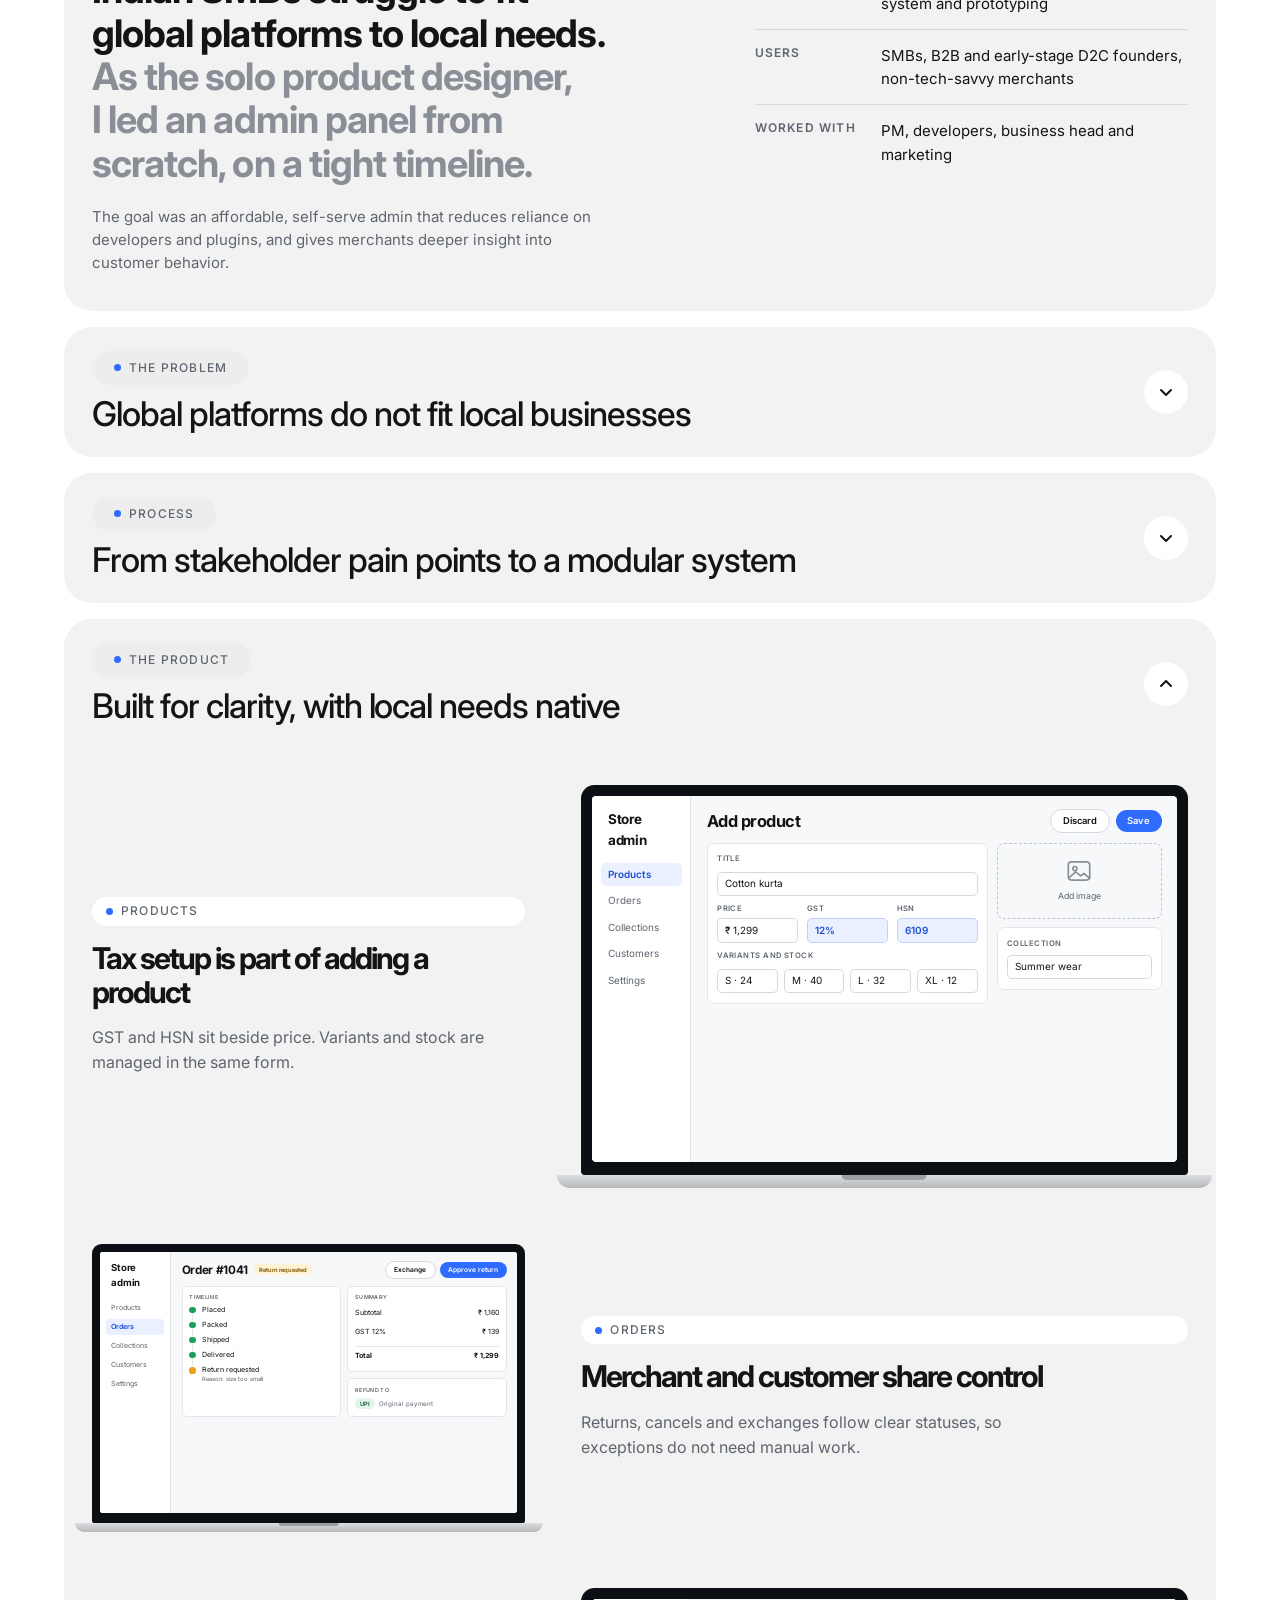
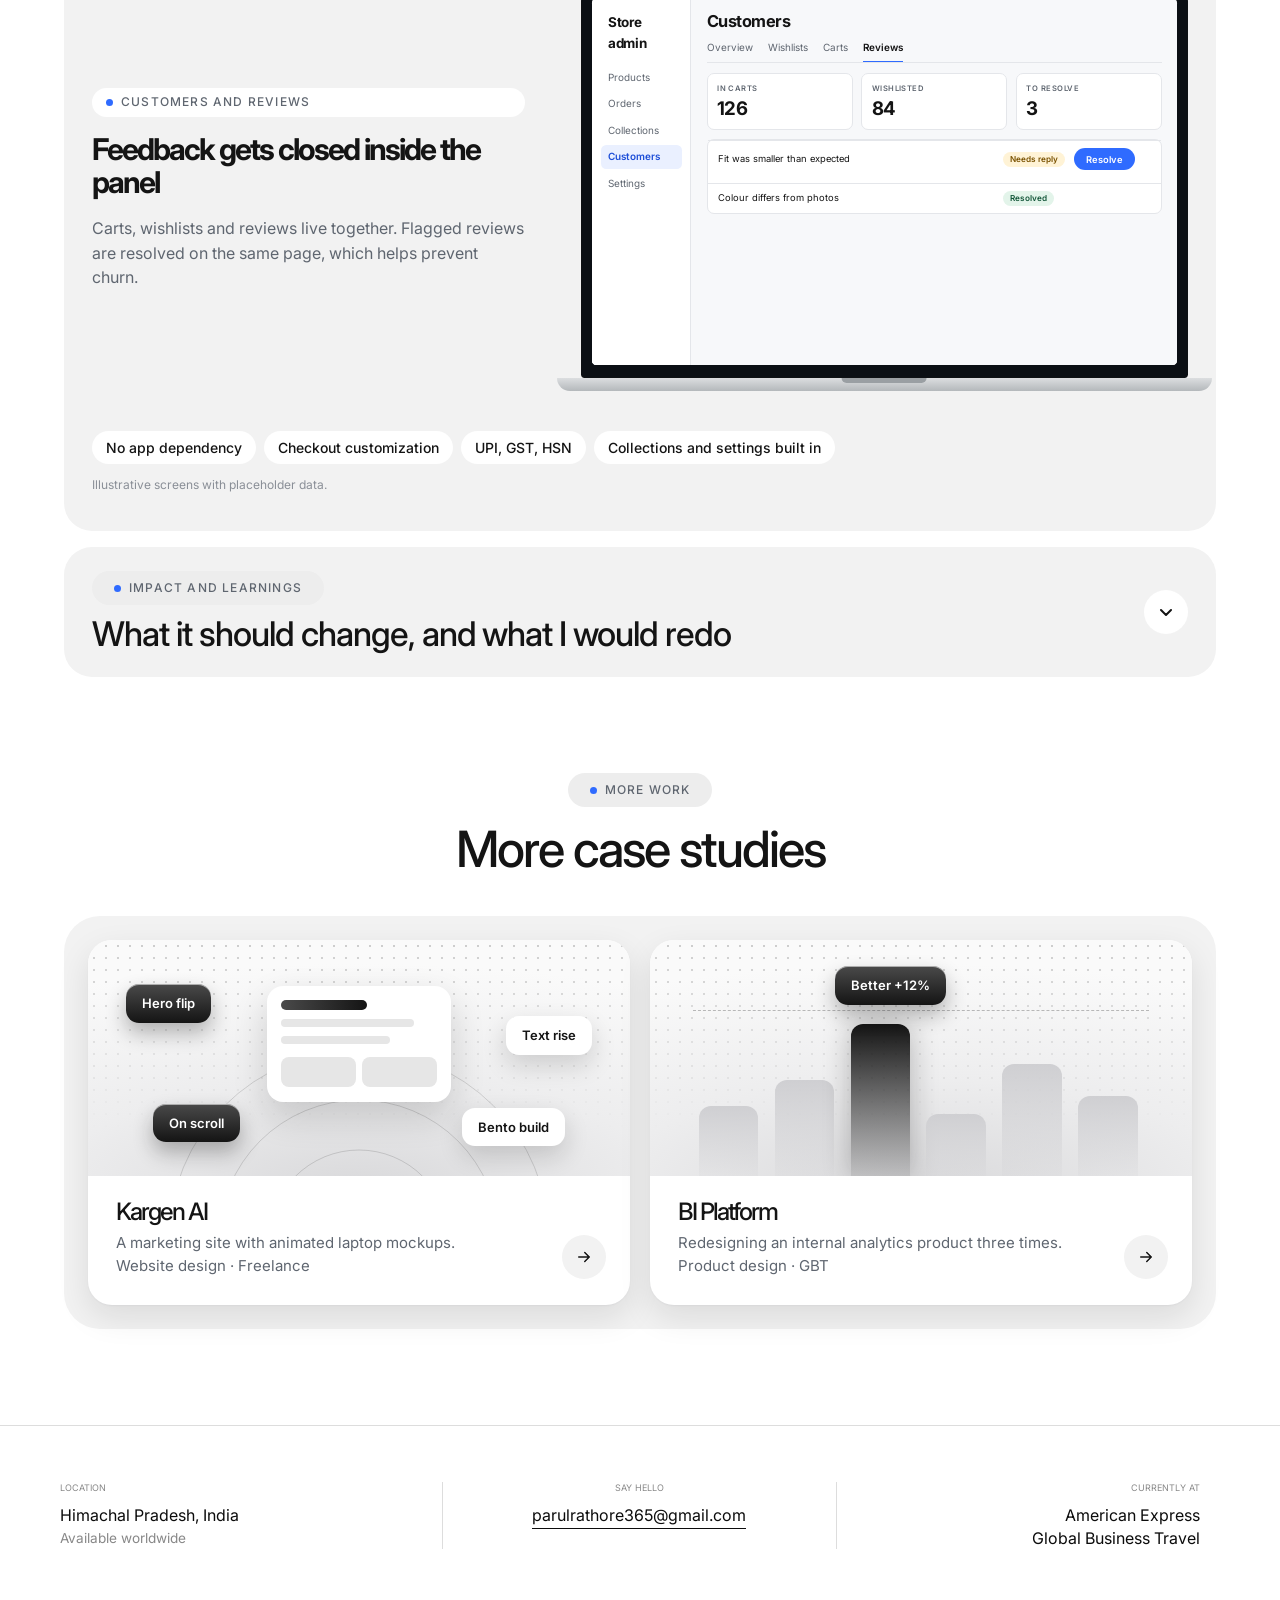
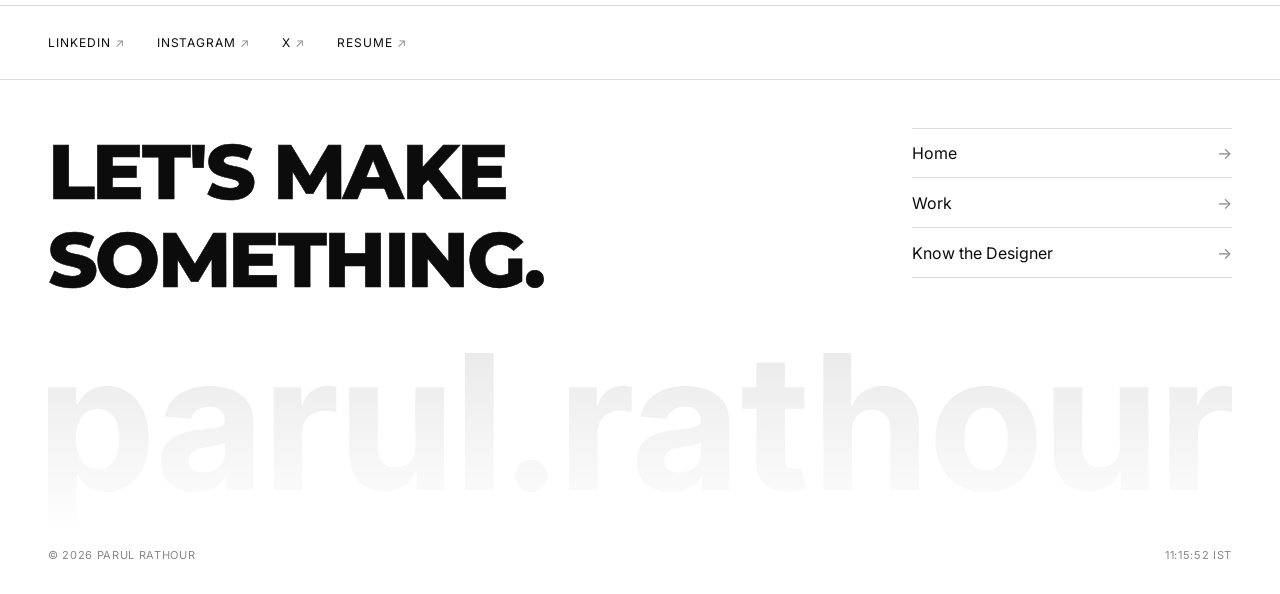
==== commit 7204d87d: "Trim load time by dropping duplicate font requests and deploy clutter. Centralize fonts in site-typo" ====
--- a/admin-panel.html
+++ b/admin-panel.html
@@ -7,7 +7,6 @@
 <link rel="icon" href="favicon.ico" sizes="any">
 <link rel="icon" type="image/png" sizes="32x32" href="Asset/images/home/favicon-32.png">
 <link rel="apple-touch-icon" href="Asset/images/home/apple-touch-icon.png">
-<link rel="preconnect" href="https://fonts.googleapis.com">
 <link rel="stylesheet" href="https://fonts.googleapis.com/css2?family=Bricolage+Grotesque:opsz,wght@12..96,500;12..96,700;12..96,800&family=IBM+Plex+Sans:wght@400;500;600&family=Montserrat:wght@700;900&family=Playfair+Display:ital,wght@0,700;1,700&family=DM+Sans:ital,opsz,wght@0,9..40,400;0,9..40,500&family=Inter:wght@400;500;600&display=swap">
 <link rel="stylesheet" href="motion.css">
 <link rel="stylesheet" href="case-study-shared.css">
@@ -219,7 +218,7 @@
 </style>
 
 <style>.acc-panel[hidden]{display:none}.acc-btn[aria-expanded="true"] .chev{transform:rotate(180deg)}</style>
-  <link rel="stylesheet" href="site-typography.css?v=15">
+  <link rel="stylesheet" href="site-typography.css?v=17">
 </head>
 <body>
 <div class="mob-menu" id="mobMenu">
--- a/contact-modal.css
+++ b/contact-modal.css
@@ -1,4 +1,4 @@
-@import url("https://fonts.googleapis.com/css2?family=Covered+By+Your+Grace&family=Playfair+Display:wght@400;500;600;700&display=swap");
+@import url("https://fonts.googleapis.com/css2?family=Covered+By+Your+Grace&display=swap");
 
 .cm-root{
   position:fixed;
@@ -63,7 +63,7 @@
 .cm-close:hover{opacity:1}
 
 .cm-title{
-  font-family:'DM Sans',system-ui,sans-serif;
+  font-family:var(--font-inter,Inter,system-ui,sans-serif);
   font-weight:500;
   font-size:46px;
   letter-spacing:-.02em;
@@ -80,7 +80,7 @@
 }
 .cm-block{margin:0}
 .cm-label{
-  font-family:'DM Sans',system-ui,sans-serif;
+  font-family:var(--font-inter,Inter,system-ui,sans-serif);
   font-size:9px;
   letter-spacing:.14em;
   text-transform:uppercase;
@@ -88,7 +88,7 @@
   margin:0 0 .55rem;
 }
 .cm-mail{
-  font-family:'DM Sans',system-ui,sans-serif;
+  font-family:var(--font-inter,Inter,system-ui,sans-serif);
   font-size:16px;
   color:#fff;
   text-decoration:none;
@@ -114,7 +114,7 @@
 .cm-social:hover{opacity:.78}
 
 .cm-text-link{
-  font-family:'DM Sans',system-ui,sans-serif;
+  font-family:var(--font-inter,Inter,system-ui,sans-serif);
   font-size:16px;
   color:#fff;
   text-decoration:none;
@@ -125,7 +125,7 @@
 .cm-text-link::after{content:"↗";font-size:12px;opacity:.5}
 .cm-text-link:hover{opacity:.75}
 .cm-resume{
-  font-family:'DM Sans',system-ui,sans-serif;
+  font-family:var(--font-inter,Inter,system-ui,sans-serif);
   font-size:16px;
   color:#fff;
   text-decoration:none;
@@ -180,7 +180,7 @@
 @keyframes cm-badge-spin{to{transform:rotate(360deg)}}
 .cm-badge-svg{display:block;width:100%;height:100%}
 .cm-badge-text{
-  font-family:'Playfair Display',Georgia,serif;
+  font-family:var(--font-inter,Inter,system-ui,sans-serif);
   font-style:normal;
   font-weight:400;
   letter-spacing:0;
--- a/site-typography.css
+++ b/site-typography.css
@@ -1,5 +1,5 @@
 /* Global site typography: Inter everywhere; −2px letter-spacing on headings only */
-@import url("https://fonts.googleapis.com/css2?family=Inter:ital,opsz,wght@0,14..32,100..900;1,14..32,100..900&family=Montserrat:wght@400;800&display=swap");
+@import url("https://fonts.googleapis.com/css2?family=Inter:wght@400;500;600;700;800&family=Montserrat:wght@800&family=Gochi+Hand&display=swap");
 
 :root {
   --font-inter: "Inter", system-ui, -apple-system, BlinkMacSystemFont, "Segoe UI", sans-serif;
@@ -81,6 +81,10 @@
 @media (max-width:900px){
   body .footer-cta{font-size:clamp(42px,13vw,53px) !important;line-height:1.02 !important}
 }
+body .bx-hello .name{
+  font-family:"Gochi Hand",cursive !important;
+  letter-spacing:normal !important;
+}
 body .fc-l{
   letter-spacing:normal !important;
 }
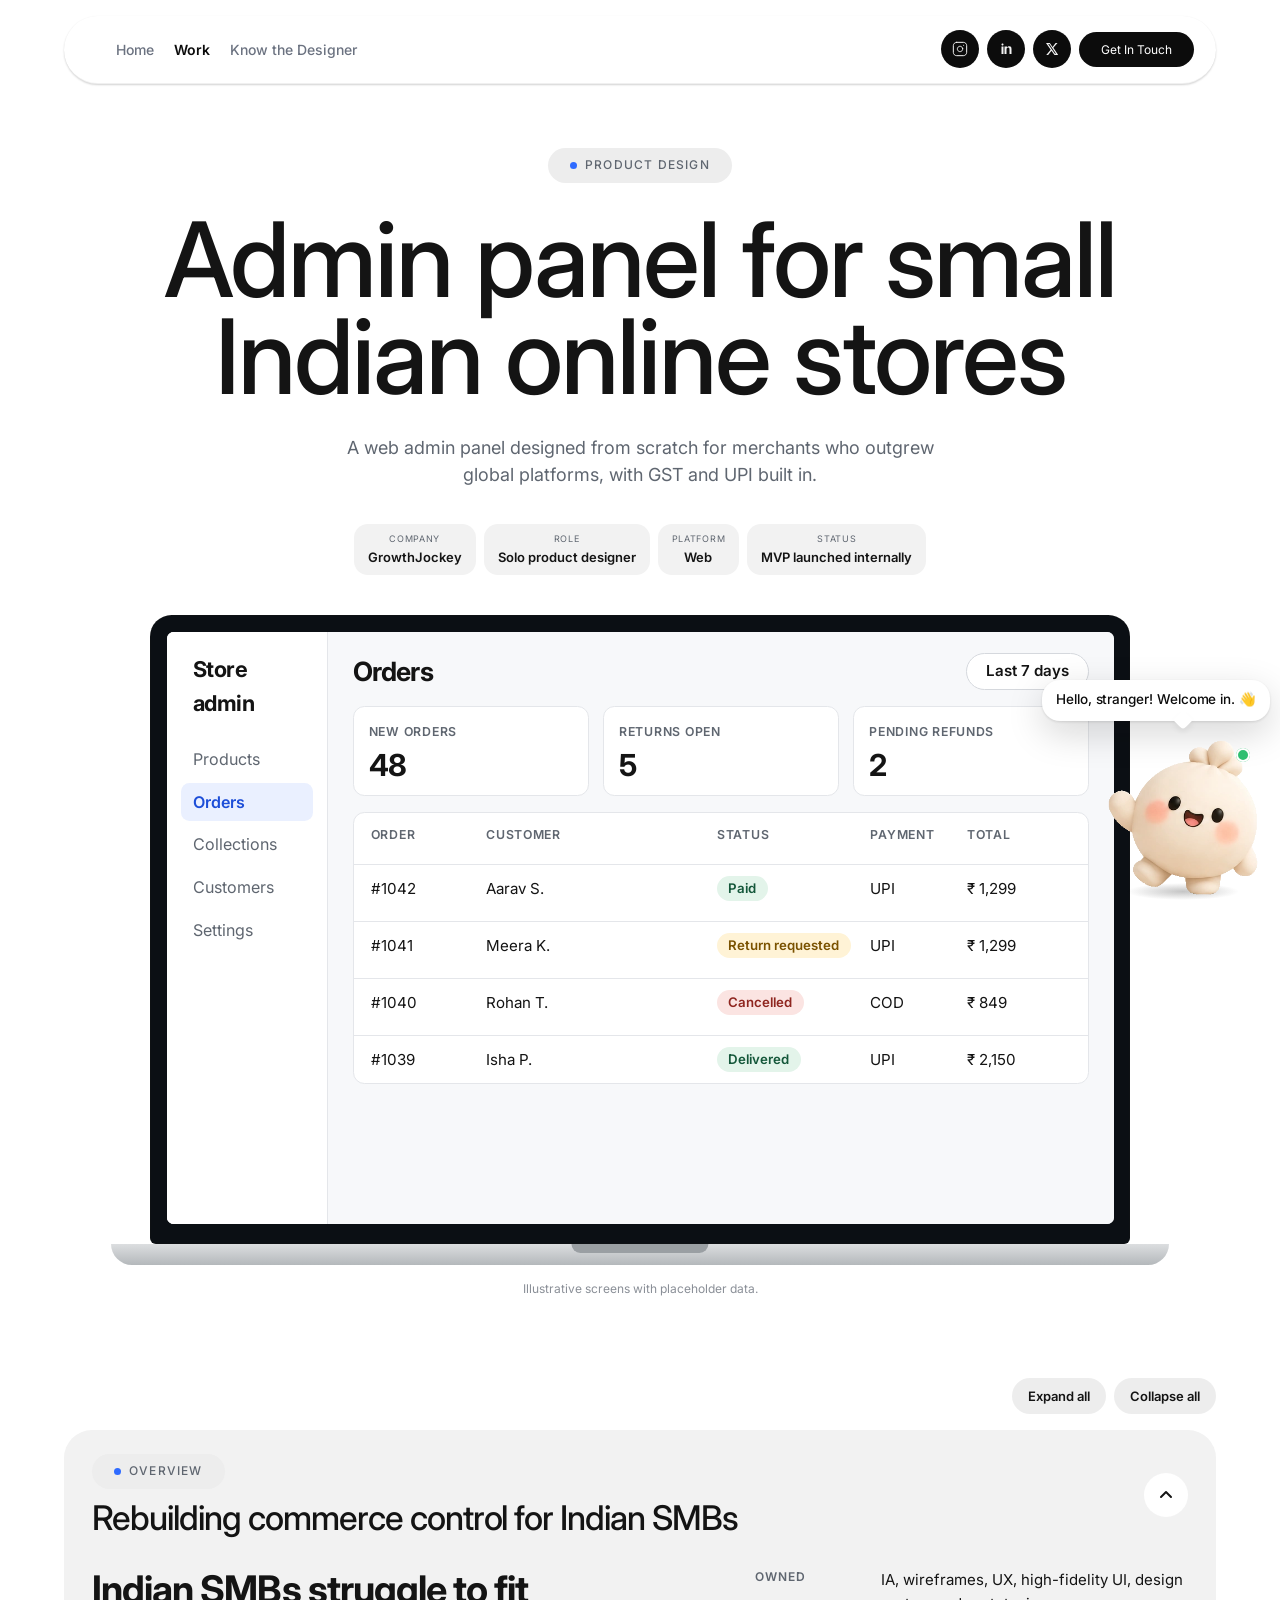
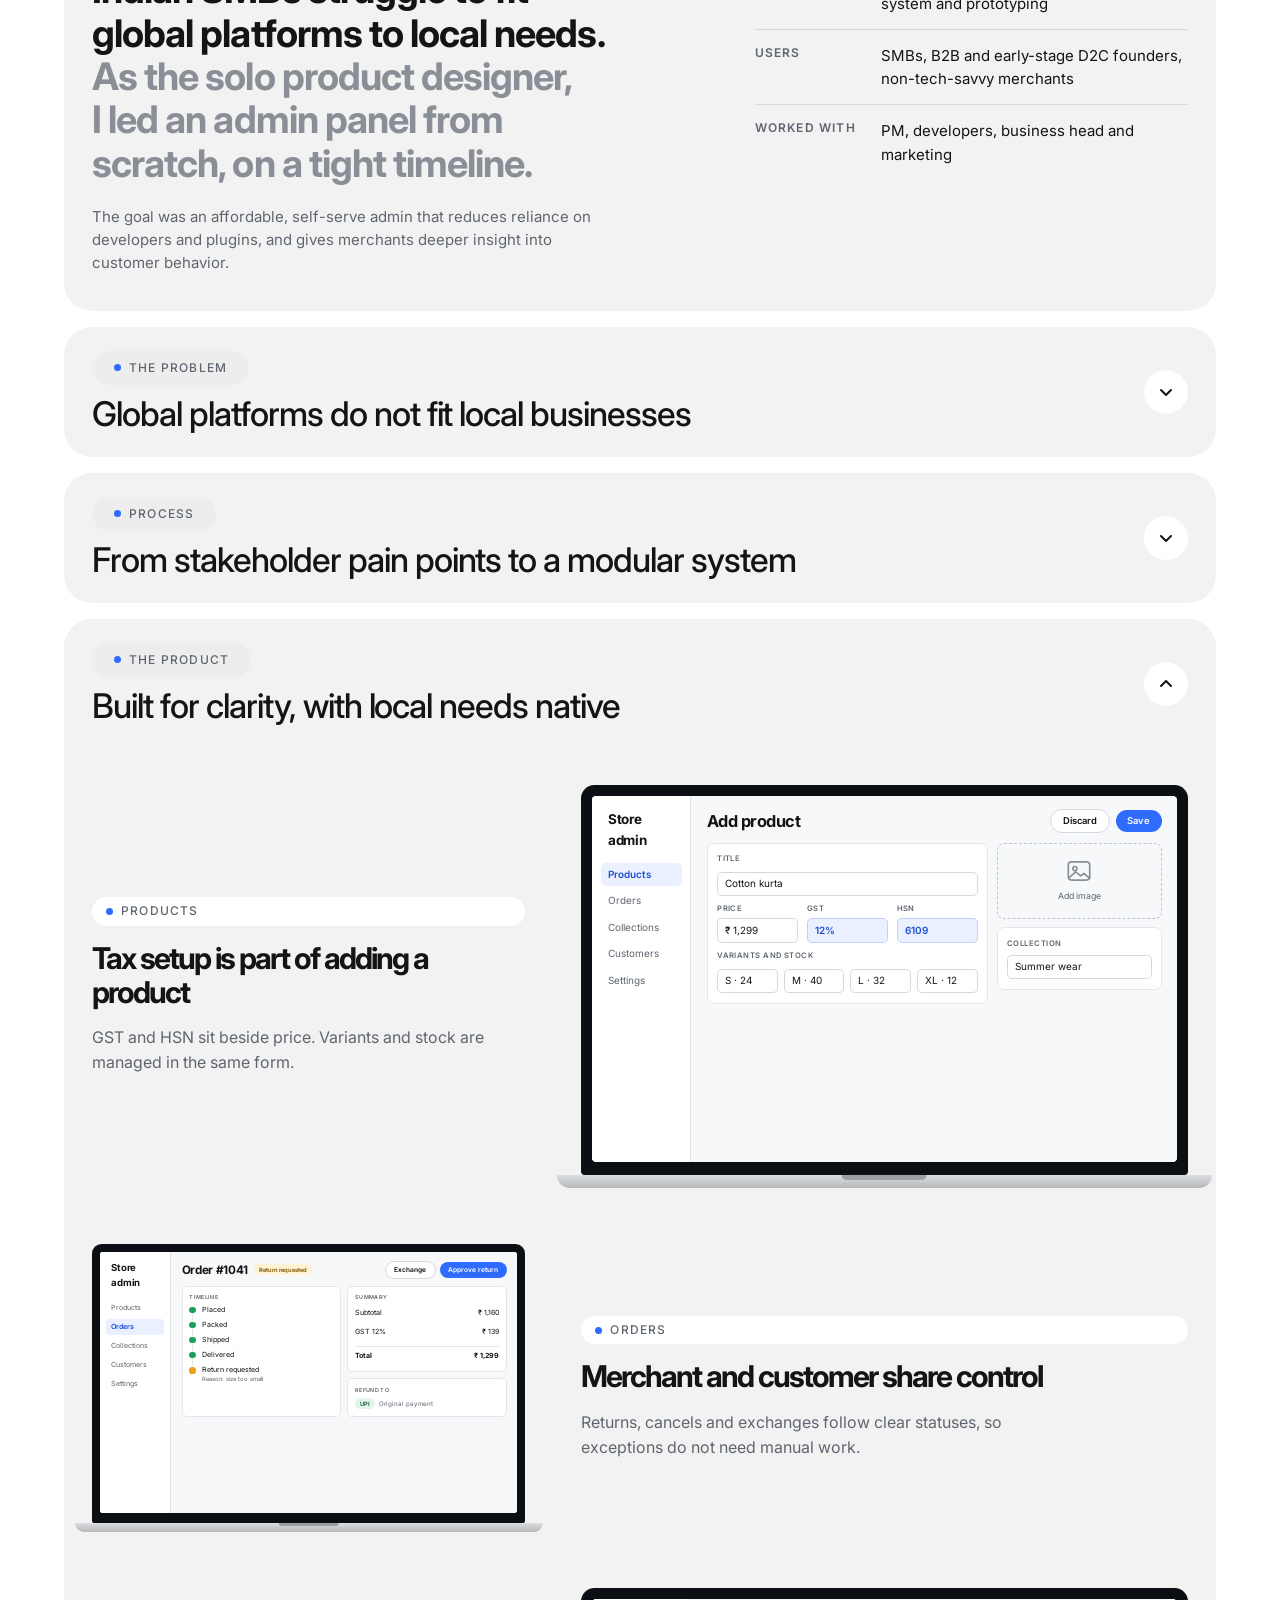
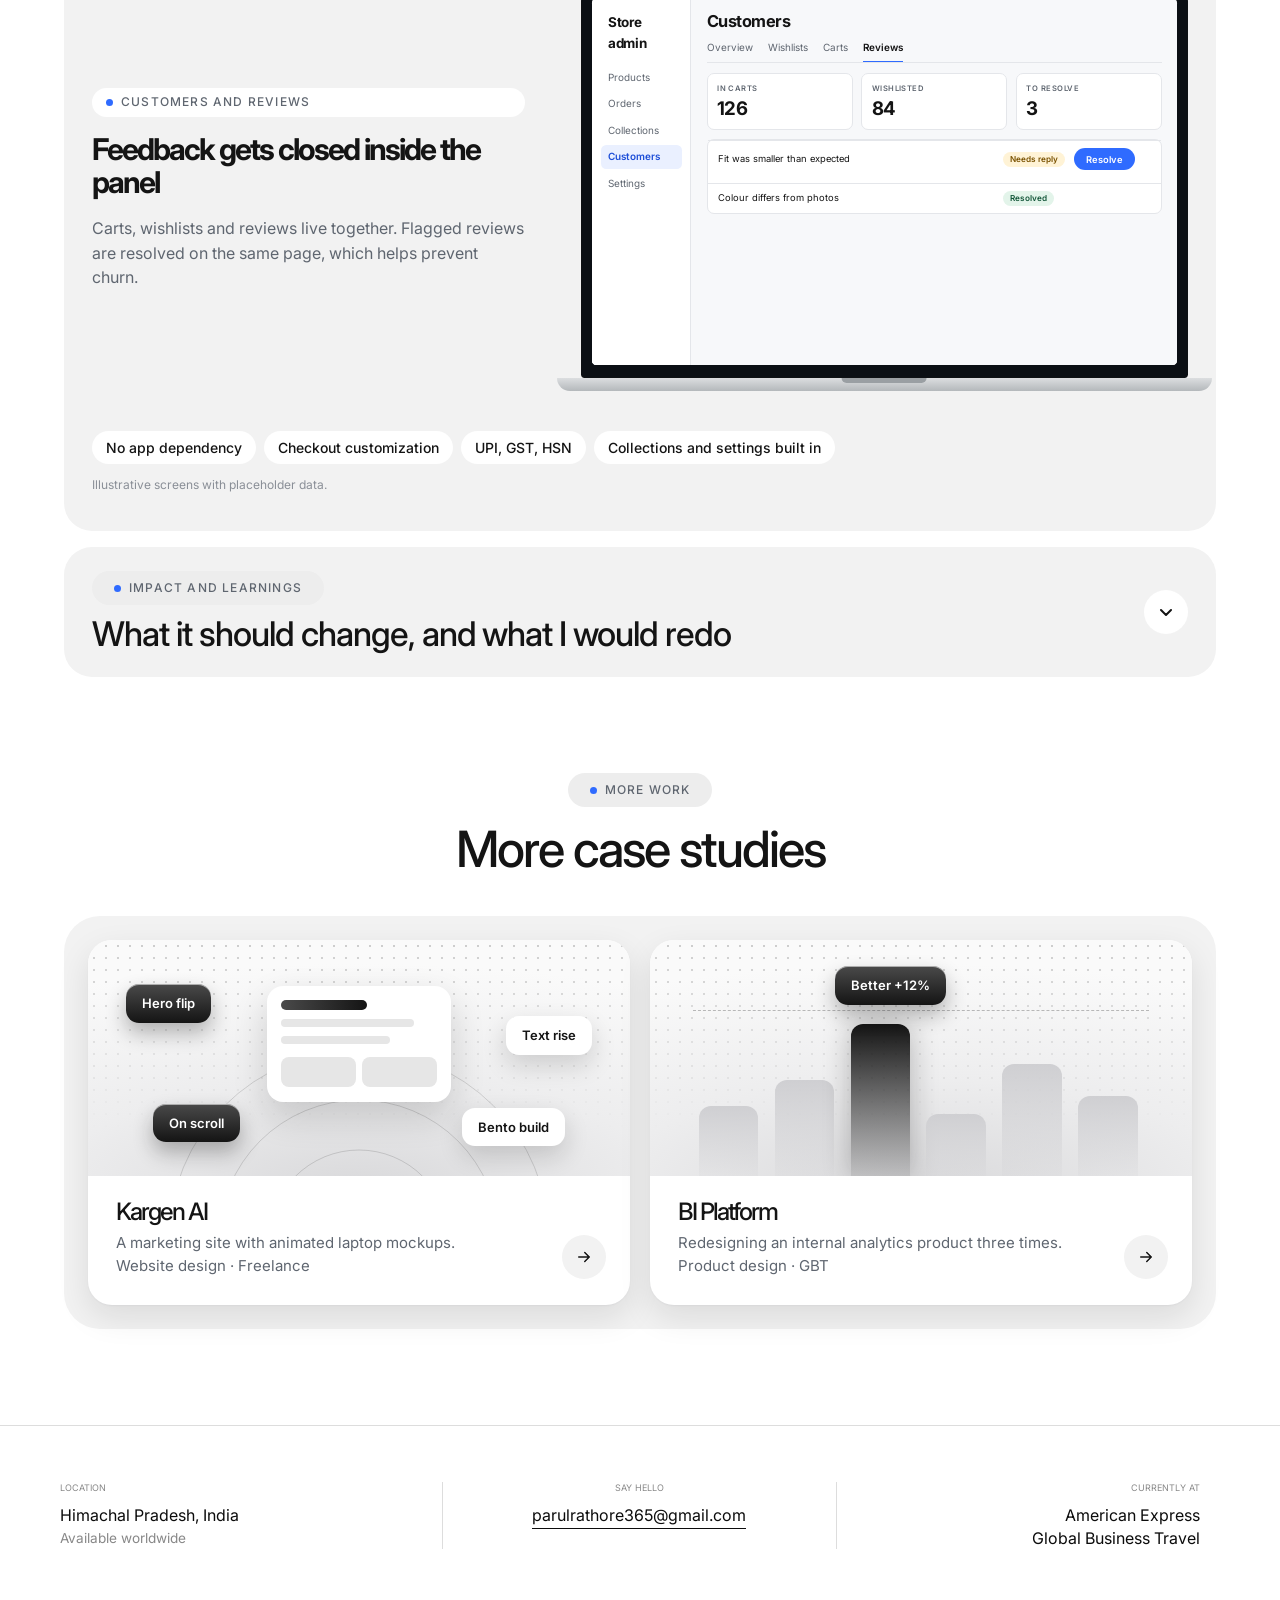
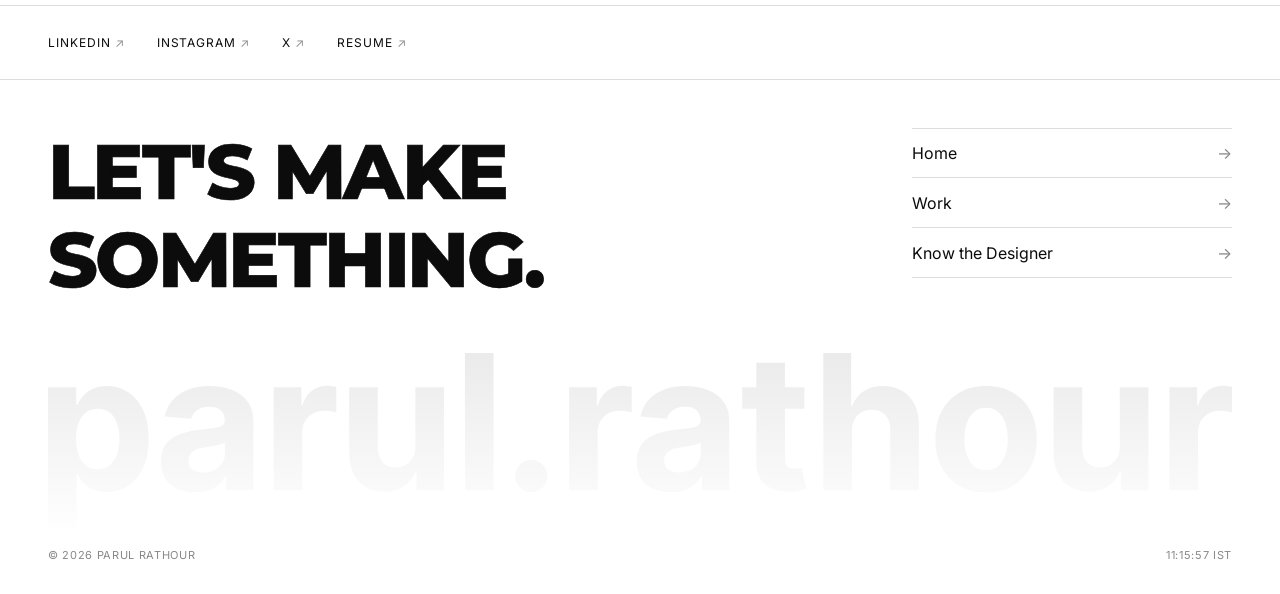
==== commit 693e4806: "Let the skill chips fall with real physics and keep the phone intro clear of the work sheet. Co-auth" ====
--- a/admin-panel.html
+++ b/admin-panel.html
@@ -229,6 +229,7 @@
 </div>
 <div class="top">
   <nav class="nav" id="site-nav">
+    <a class="nav-logo" href="index.html" aria-label="Home">PR.</a>
     <button class="nav-burger" type="button" onclick="document.getElementById('mobMenu').classList.add('open')" aria-label="Menu"><span></span><span></span><span></span></button>
     <div class="nav-links">
       <a href="index.html">Home</a>
--- a/site-typography.css
+++ b/site-typography.css
@@ -85,7 +85,10 @@
   font-family:"Gochi Hand",cursive !important;
   letter-spacing:normal !important;
 }
-body .fc-l{
+body .fc-l,
+body .fc-v,
+body .fc-v small,
+body .fc-mail{
   letter-spacing:normal !important;
 }
 body .footer-nav a{
@@ -93,3 +96,21 @@
   font-weight:400 !important;
   letter-spacing:normal !important;
 }
+
+body :is(h4, h5, h6, .sec-h, .card h3, .brief h4, .hre-proc-item h3, .job h3, .toc h3):not(svg *){
+  letter-spacing: normal !important;
+}
+
+@media (max-width: 900px) {
+  body .nav-right .social-btn, body .nav-right .social-mail, body .nav-right .social-mail-only {display:none !important}
+}
+.nav-logo{display:none}
+@media (max-width: 900px) {
+  body .nav{display:flex !important;align-items:center;justify-content:space-between !important;gap:8px;padding:12px 14px !important;min-height:64px}
+  body .nav-logo{display:flex;align-items:center;justify-content:center;flex-shrink:0;width:40px;height:40px;border-radius:50%;background:#0c0c0c;color:#fff;font-family:var(--font-inter);font-size:13px;font-weight:700;letter-spacing:normal;text-decoration:none;order:0}
+  body .nav-links{display:none !important}
+  body .nav-right{order:1;margin-left:auto;gap:0}
+  body .nav-right .btn-touch{height:40px;padding:0 16px !important;font-size:14px !important;display:inline-flex;align-items:center}
+  body .nav .nav-burger{display:flex !important;order:2;flex-direction:column;gap:5px;width:40px !important;height:40px !important;border-radius:50% !important;margin-left:6px}
+  body .nav .nav-burger span{width:18px !important;height:2px !important;border-radius:2px}
+}
